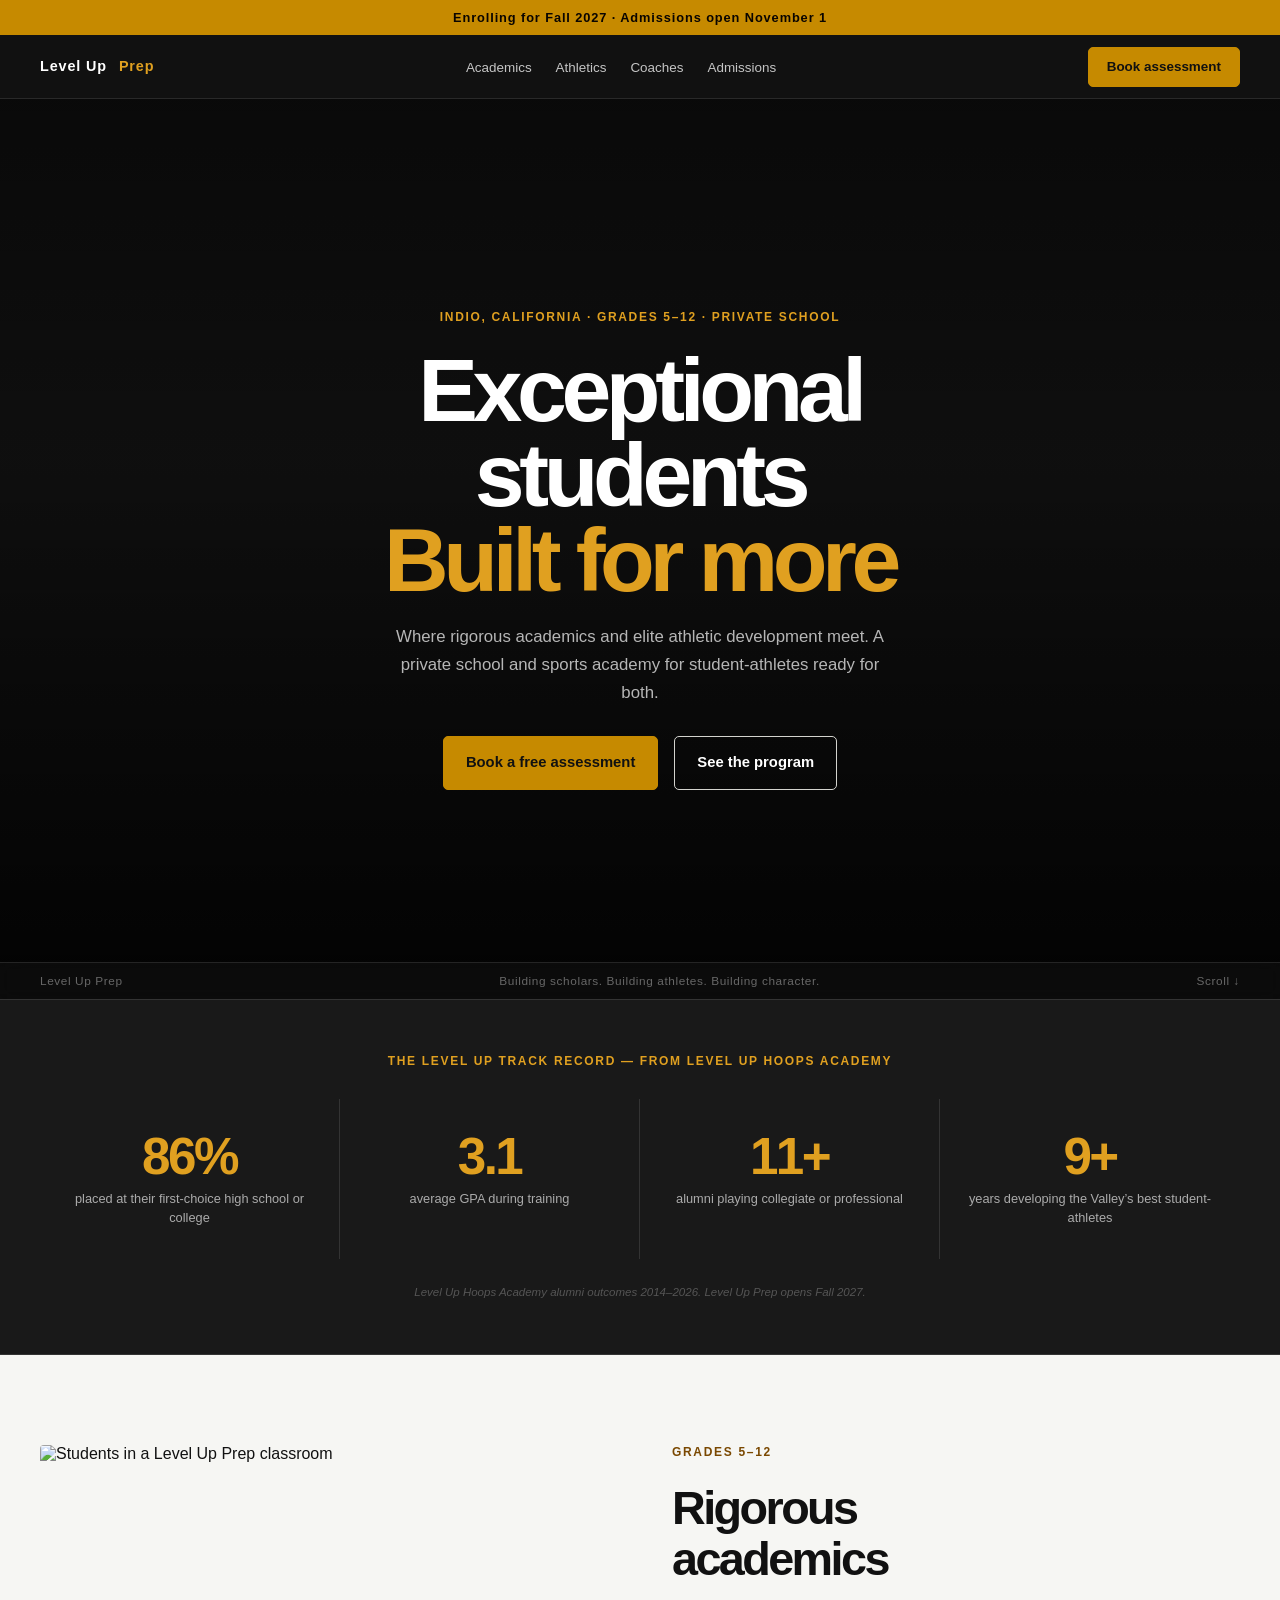
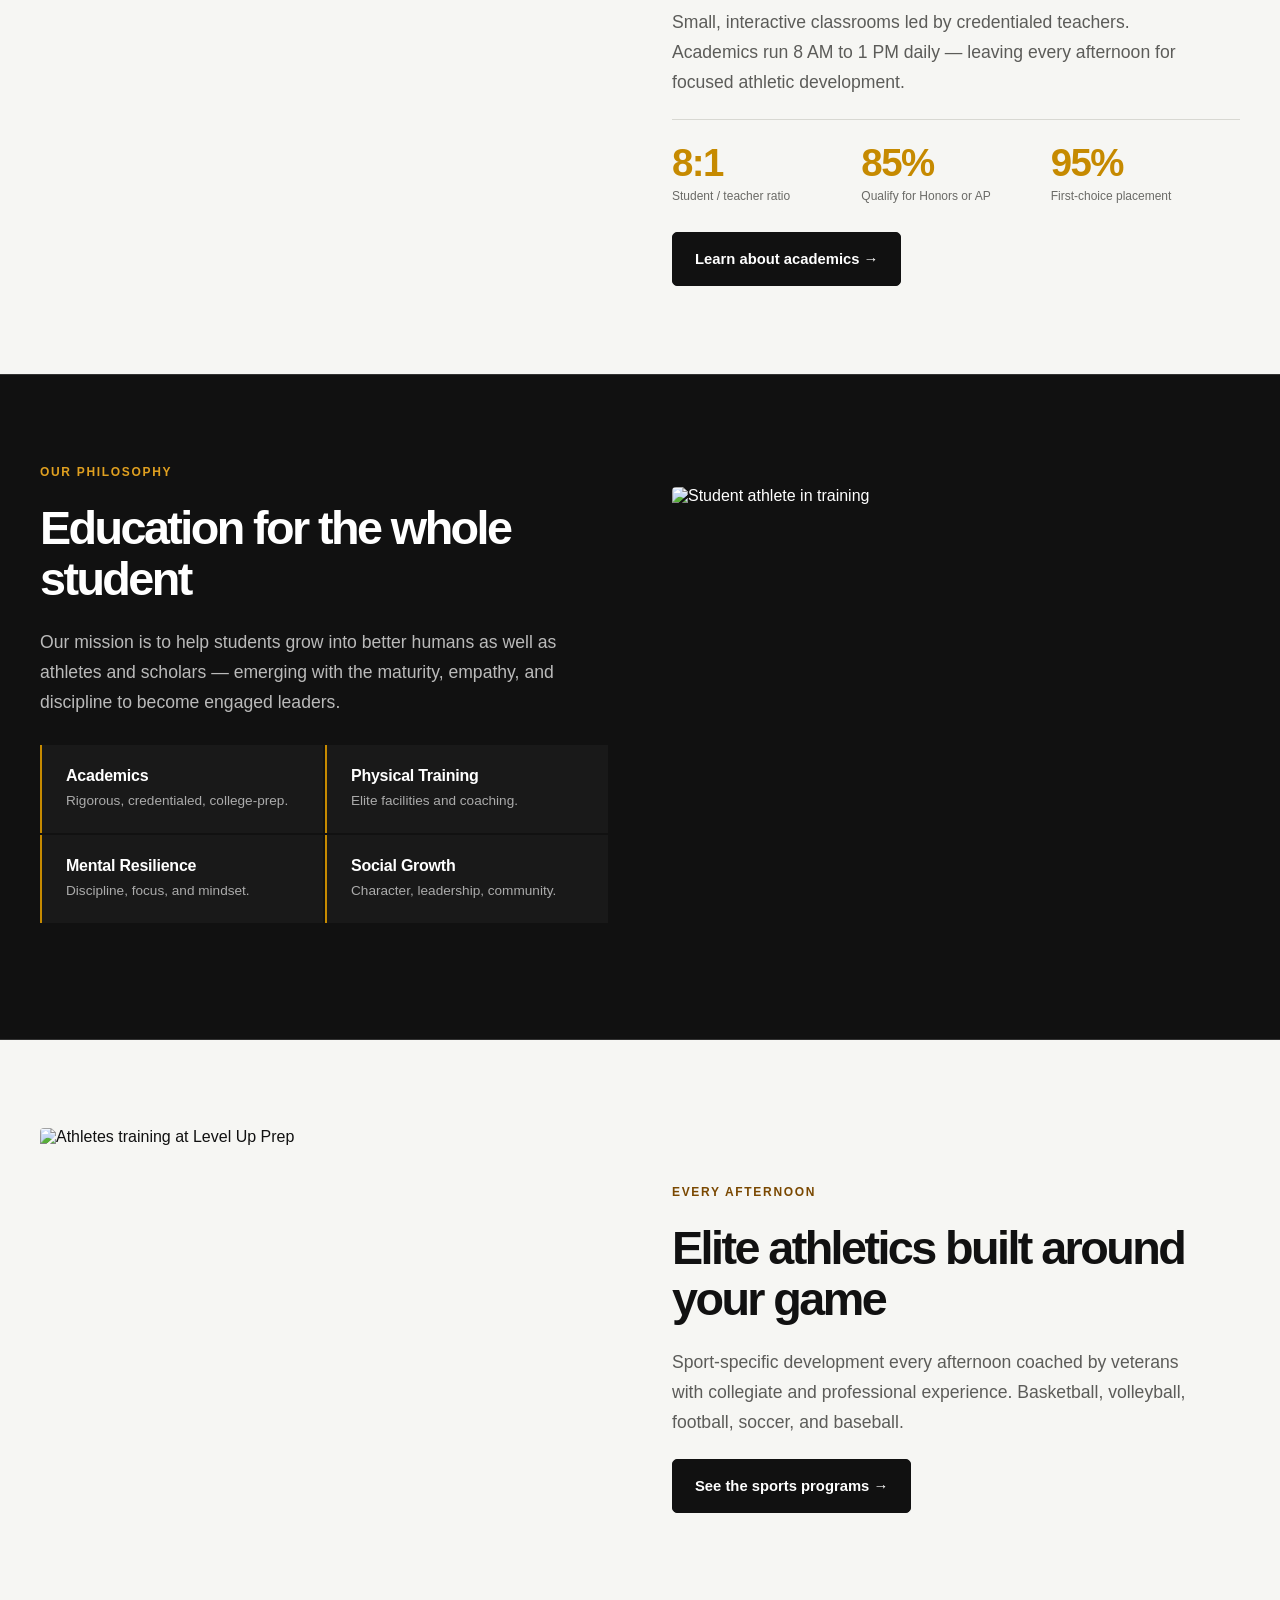
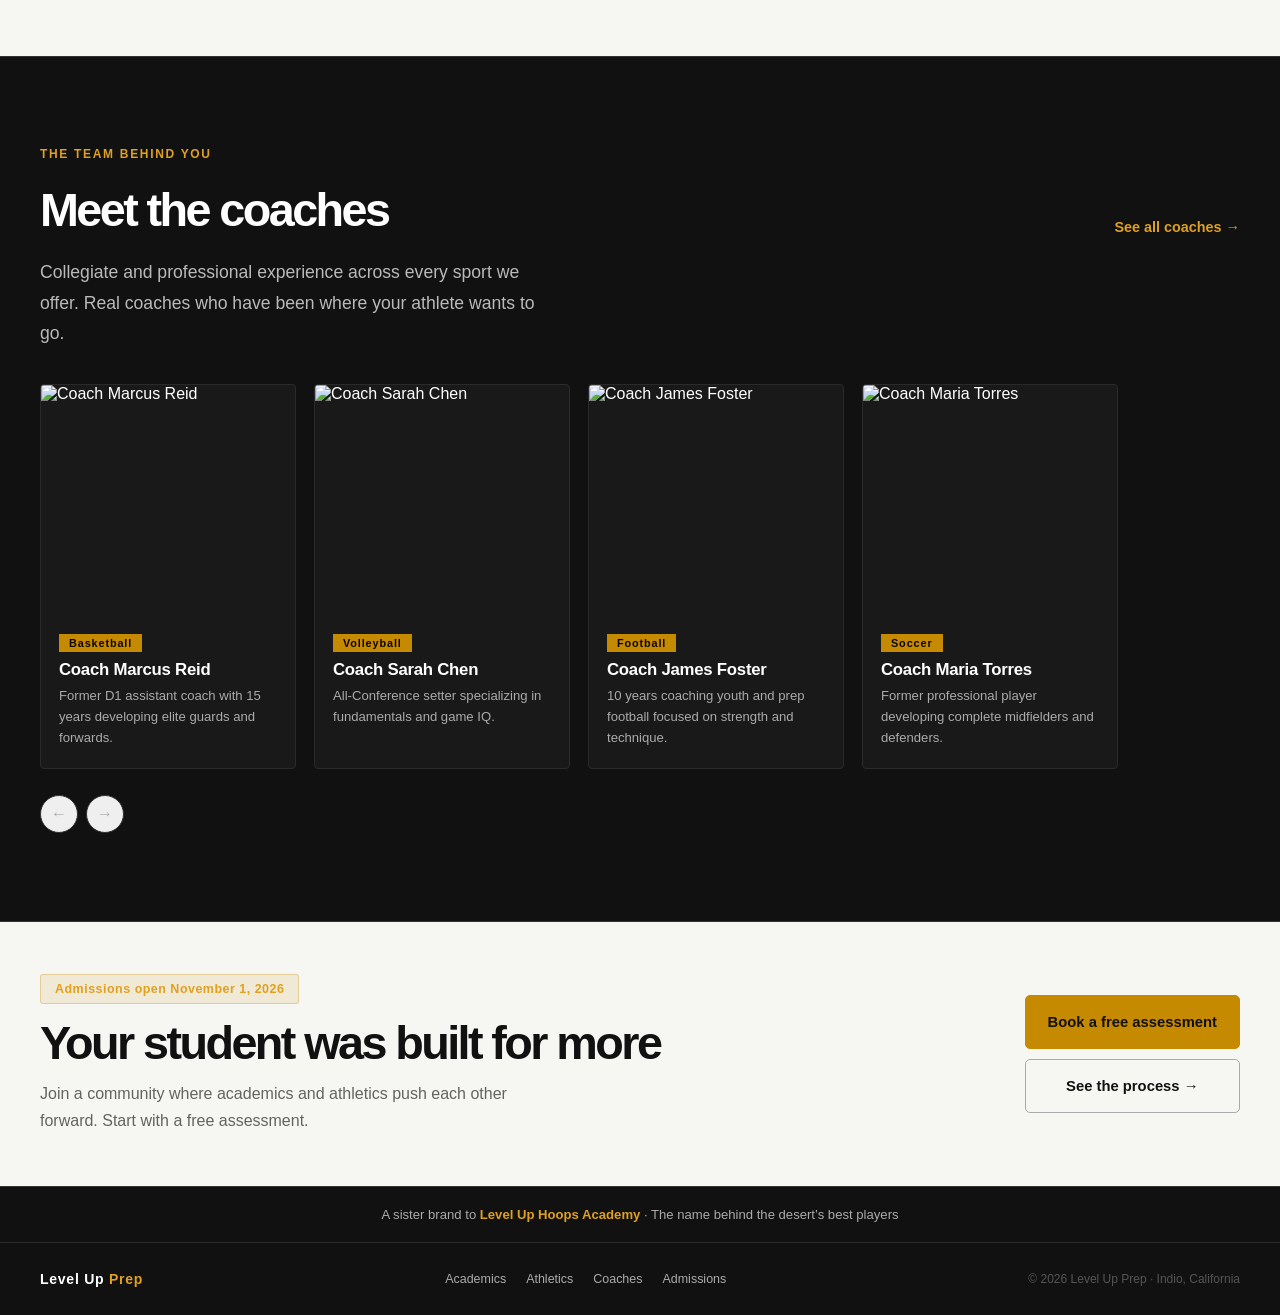
==== index.html @ 90b65e57 "fix: update asset URLs to R2 public bucket" ====
<!DOCTYPE html>
<html lang="en">
<head>
<meta charset="UTF-8">
<meta name="viewport" content="width=device-width,initial-scale=1,viewport-fit=cover">
<title>Level Up Prep | Private School & Sports Academy · Indio, CA</title>
<meta name="description" content="A private school and holistic sports academy for grades 5–12 in Indio, California. Rigorous academics. Elite athletic development. Sister brand to Level Up Hoops Academy.">
<style>
/* ── LEVEL UP PREP — tokens idénticos a Hoops, naranja → dorado ── */
:root {
  --ink:       #111111;
  --ink-soft:  #191919;
  --gold:      #C68A00;
  --gold-lt:   #E0A020;
  --paper:     #f6f6f3;
  --white:     #fff;
  --muted:     #ababab;
  --line:      #333;
  --line-lt:   #e5e5e0;
  --radius:    5px;
  font-family: Arial, Helvetica, sans-serif;
  color: var(--white);
  background: var(--ink);
  font-synthesis: none;
  scroll-behavior: smooth;
  scroll-padding-top: 70px;
}
*, *::before, *::after { box-sizing: border-box; }
body { margin: 0; }
button, input, select, textarea { font: inherit; }
button, a { -webkit-tap-highlight-color: transparent; }
a { color: inherit; text-decoration: none; }
button { cursor: pointer; }
img { display: block; max-width: 100%; object-fit: cover; }
p { line-height: 1.65; margin: 0; }
h1, h2, h3 { margin: 0; font-weight: 600; }
h2 { font-size: clamp(2.1rem, 3.65vw, 3.45rem); letter-spacing: -.055em; line-height: 1.09; }
h3 { font-size: 1.27rem; letter-spacing: -.025em; line-height: 1.3; }

/* LAYOUT */
.wrap { width: min(1200px, calc(100% - 64px)); margin-inline: auto; }
.section-space { padding-block: 88px; }
.section-light { background: var(--paper); color: var(--ink); }
.section-light .eyebrow { color: #7a4800; }
.section-light h2 { color: var(--ink); }
.section-light p { color: #5c5c59; }
.section-surf { background: var(--ink-soft); }

/* EYEBROW */
.eyebrow { font-size: .75rem; letter-spacing: .14em; font-weight: 600; color: var(--gold-lt); line-height: 1.6; margin-bottom: 20px; text-transform: uppercase; display: block; }
.section-intro { font-size: 1.1rem; line-height: 1.72; color: #bababa; margin: 22px 0; max-width: 520px; }

/* BUTTONS — same as Hoops */
.button { display: inline-flex; justify-content: center; align-items: center; gap: 20px; min-height: 54px; padding: 16px 22px; border: 1px solid var(--gold); border-radius: var(--radius); background: var(--gold); color: #111; font-size: .925rem; font-weight: 600; line-height: 1.3; transition: background .18s, border-color .18s, transform .18s; }
.button:hover { background: var(--gold-lt); border-color: var(--gold-lt); transform: translateY(-2px); }
.button-outline { background: transparent; color: var(--white); border-color: #d3d3ce; }
.button-outline:hover { background: #1a1a1a; border-color: #1a1a1a; transform: none; }
.button-dk { background: var(--ink); color: var(--white); border-color: var(--ink); }
.button-dk:hover { background: #222; border-color: #222; }
.text-link { display: inline-flex; align-items: center; gap: 14px; font-size: .9rem; font-weight: 600; }
.text-link:hover { text-decoration: underline; text-underline-offset: 5px; }
.gold { color: var(--gold-lt); }

/* NAV */
nav.site-nav { position: sticky; top: 0; z-index: 90; background: var(--ink); border-bottom: 1px solid #292929; display: flex; align-items: center; justify-content: space-between; gap: 24px; padding: 0 40px; height: 64px; }
.nav-brand { display: flex; align-items: center; gap: 8px; font-size: .9rem; font-weight: 600; letter-spacing: .06em; line-height: 1.35; }
.nav-brand small { display: block; color: #999; font-size: .7rem; letter-spacing: .13em; font-weight: 400; }
.nav-links-list { display: flex; gap: 24px; list-style: none; margin: 0; padding: 0; }
.nav-links-list a { font-size: .84rem; color: #c5c5c5; transition: color .15s; }
.nav-links-list a:hover, .nav-links-list a.active { color: var(--gold-lt); }
@media (max-width: 700px) { .nav-links-list { display: none; } nav.site-nav { padding: 0 20px; } }

/* ANNOUNCEMENT BAR */
.bar { background: var(--gold); color: #0a0500; text-align: center; padding: 10px 20px; font-size: .8rem; font-weight: 600; letter-spacing: .07em; }

/* TWO-COL */
.two-col { display: grid; grid-template-columns: 1fr 1fr; gap: 64px; align-items: center; }
.two-col.rev { direction: rtl; }
.two-col.rev > * { direction: ltr; }
@media (max-width: 860px) { .two-col, .two-col.rev { grid-template-columns: 1fr; direction: ltr; gap: 36px; } }
.col-img { overflow: hidden; border-radius: 4px; }
.col-img img { width: 100%; height: 440px; object-fit: cover; transition: transform .6s ease; }
.col-img:hover img { transform: scale(1.03); }

/* STAT ROW */
.stat-row { display: grid; grid-template-columns: repeat(3, 1fr); border-top: 1px solid var(--line-lt); padding-top: 24px; margin-top: 4px; gap: 0; }
.section-light .stat-row { border-color: #d8d8d2; }
.stat-num { font-size: 2.4rem; font-weight: 600; letter-spacing: -.04em; color: var(--gold); line-height: 1; }
.stat-label { font-size: .75rem; color: #888; margin-top: 5px; line-height: 1.4; }
.section-light .stat-label { color: #6a6a66; }

/* PILLAR GRID */
.pillar-grid { display: grid; grid-template-columns: 1fr 1fr; gap: 2px; margin-top: 28px; }
.pillar { background: #191919; padding: 22px 24px; border-left: 2px solid var(--gold); }
.section-light .pillar { background: #ebebе7; border-left-color: var(--gold); }
.pillar-name { font-size: 1rem; font-weight: 600; letter-spacing: -.015em; margin-bottom: 5px; }
.section-light .pillar-name { color: var(--ink); }
.pillar-desc { font-size: .85rem; color: var(--muted); line-height: 1.55; }
.section-light .pillar-desc { color: #636360; }

/* COACHES SCROLL */
.coaches-scroll { display: flex; gap: 18px; overflow-x: auto; padding-bottom: 10px; scrollbar-width: none; scroll-snap-type: x mandatory; margin-top: 36px; }
.coaches-scroll::-webkit-scrollbar { display: none; }
.coach-card { flex-shrink: 0; width: 256px; background: #191919; border: 1px solid #2a2a2a; border-radius: 4px; overflow: hidden; scroll-snap-align: start; transition: border-color .2s; }
.coach-card:hover { border-color: rgba(192,138,0,.5); }
.coach-img { width: 100%; height: 230px; object-fit: cover; display: block; transition: transform .5s ease; }
.coach-card:hover .coach-img { transform: scale(1.03); }
.coach-body { padding: 18px 18px 20px; }
.coach-sport { display: inline-block; background: var(--gold); color: #0a0500; font-size: .68rem; font-weight: 700; letter-spacing: .08em; padding: 3px 10px; margin-bottom: 8px; }
.coach-name { font-size: 1.05rem; font-weight: 600; letter-spacing: -.015em; margin-bottom: 6px; }
.coach-bio { font-size: .82rem; color: var(--muted); line-height: 1.58; }
.scroll-controls { display: flex; gap: 8px; margin-top: 16px; }
.scroll-btn { width: 38px; height: 38px; border-radius: 50%; border: 1px solid var(--line); color: var(--muted); display: flex; align-items: center; justify-content: center; font-size: 1rem; transition: border-color .15s, color .15s; }
.scroll-btn:hover { border-color: var(--gold); color: var(--gold-lt); }

/* TIMELINE */
.timeline { display: grid; grid-template-columns: repeat(4, 1fr); position: relative; margin-top: 44px; }
.timeline::before { content: ''; position: absolute; top: 19px; left: 12%; right: 12%; height: 1px; background: var(--line); }
.tl-step { padding: 0 12px; text-align: center; position: relative; }
.tl-dot { width: 38px; height: 38px; border-radius: 50%; background: var(--ink); border: 2px solid var(--gold); margin: 0 auto 14px; display: flex; align-items: center; justify-content: center; font-size: .85rem; font-weight: 700; color: var(--gold-lt); position: relative; z-index: 1; }
.section-light .tl-dot { background: var(--paper); }
.tl-when { font-size: .72rem; color: var(--gold-lt); font-weight: 600; letter-spacing: .05em; margin-bottom: 5px; display: block; }
.section-light .tl-when { color: #7a4800; }
.tl-what { font-size: .88rem; font-weight: 600; letter-spacing: -.01em; margin-bottom: 5px; }
.section-light .tl-what { color: var(--ink); }
.tl-desc { font-size: .78rem; color: var(--muted); line-height: 1.5; }
.section-light .tl-desc { color: #636360; }
@media (max-width: 700px) { .timeline { grid-template-columns: 1fr 1fr; gap: 28px; } .timeline::before { display: none; } }

/* FORM */
.form-card { background: #191919; border: 1px solid #2a2a2a; padding: 36px 32px; }
.form-row { display: grid; grid-template-columns: 1fr 1fr; gap: 14px; margin-bottom: 14px; }
.field { margin-bottom: 14px; }
label { display: block; font-size: .75rem; font-weight: 600; color: #888; letter-spacing: .06em; text-transform: uppercase; margin-bottom: 7px; }
input, select, textarea { width: 100%; background: var(--ink); border: 1px solid var(--line); color: var(--white); padding: 11px 13px; font-size: .9rem; outline: none; transition: border-color .15s; border-radius: 3px; }
input:focus, select:focus, textarea:focus { border-color: var(--gold); }
select option { background: var(--ink); }
textarea { resize: vertical; }
@media (max-width: 600px) { .form-row { grid-template-columns: 1fr; } }

/* IMPACT BAND */
.impact-band { display: grid; grid-template-columns: repeat(4, 1fr); }
.impact-cell { padding: 32px 20px; border-right: 1px solid var(--line); text-align: center; }
.impact-cell:last-child { border-right: none; }
.impact-num { font-size: clamp(2.8rem, 4.5vw, 4.2rem); font-weight: 600; letter-spacing: -.05em; color: var(--gold-lt); line-height: 1; display: block; }
.impact-desc { font-size: .8rem; color: var(--muted); margin-top: 8px; line-height: 1.45; }
@media (max-width: 700px) { .impact-band { grid-template-columns: 1fr 1fr; } .impact-cell { border-right: none; border-bottom: 1px solid var(--line); } .impact-cell:last-child, .impact-cell:nth-last-child(2):nth-child(odd) { border-bottom: none; } }

/* SPORTS GRID */
.sports-grid { display: grid; grid-template-columns: repeat(3, 1fr); gap: 16px; margin-top: 36px; }
.sport-card { background: #191919; border: 1px solid #2a2a2a; padding: 26px 22px; border-top: 2px solid transparent; transition: border-top-color .2s; }
.sport-card:hover { border-top-color: var(--gold); }
.sport-icon { font-size: 1.6rem; margin-bottom: 12px; }
.sport-name { font-size: 1.05rem; font-weight: 600; letter-spacing: -.015em; margin-bottom: 7px; }
.sport-desc { font-size: .82rem; color: var(--muted); line-height: 1.6; }
@media (max-width: 700px) { .sports-grid { grid-template-columns: 1fr 1fr; } }

/* PAGE HERO (inner pages) */
.page-hero { padding: 64px 0 56px; border-bottom: 1px solid var(--line); }
.page-hero h1 { font-size: clamp(2.8rem, 6vw, 5rem); font-weight: 600; letter-spacing: -.055em; line-height: .98; margin-top: 6px; }

/* SISTER + FOOTER */
.sister-strip { background: var(--ink); border-top: 1px solid var(--line); padding: 20px 24px; text-align: center; font-size: .82rem; color: var(--muted); }
.sister-strip a { color: var(--gold-lt); font-weight: 600; }
.site-footer { background: var(--ink); border-top: 1px solid #292929; padding: 28px 40px; display: flex; align-items: center; justify-content: space-between; flex-wrap: wrap; gap: 14px; }
.footer-brand { font-size: .88rem; font-weight: 600; letter-spacing: .05em; }
.footer-links { display: flex; gap: 20px; }
.footer-links a { font-size: .78rem; color: var(--muted); transition: color .15s; }
.footer-links a:hover { color: var(--white); }
.footer-copy { font-size: .75rem; color: #555; }

/* REVEAL */
.reveal { opacity: 0; transform: translateY(14px); transition: opacity .5s ease, transform .5s ease; }
.reveal.visible { opacity: 1; transform: none; }

/* PREVIEW CARDS (home) */
.preview-grid { display: grid; grid-template-columns: repeat(3, 1fr); gap: 16px; margin-top: 44px; }
.preview-card { position: relative; overflow: hidden; border-radius: 4px; aspect-ratio: 3/4; display: block; }
.preview-card img { width: 100%; height: 100%; object-fit: cover; transition: transform .55s ease; }
.preview-card:hover img { transform: scale(1.04); }
.preview-ov { position: absolute; inset: 0; background: linear-gradient(to top, rgba(0,0,0,.88) 0%, rgba(0,0,0,.1) 55%, transparent 100%); }
.preview-txt { position: absolute; bottom: 0; left: 0; right: 0; padding: 22px 18px; }
.preview-lbl { font-size: .68rem; font-weight: 700; color: var(--gold-lt); letter-spacing: .1em; text-transform: uppercase; display: block; margin-bottom: 6px; }
.preview-title { font-size: 1.3rem; font-weight: 600; letter-spacing: -.025em; line-height: 1.15; color: var(--white); margin-bottom: 8px; }
.preview-link { font-size: .78rem; color: rgba(255,255,255,.55); transition: color .15s; }
.preview-card:hover .preview-link { color: var(--gold-lt); }
@media (max-width: 700px) { .preview-grid { grid-template-columns: 1fr; } .preview-card { aspect-ratio: 16/9; } }

/* CTA STRIP */
.cta-strip { display: grid; grid-template-columns: 1fr auto; gap: 40px; align-items: center; padding: 52px 0; }
@media (max-width: 700px) { .cta-strip { grid-template-columns: 1fr; gap: 22px; } }
.cta-strip h2 { color: var(--white); }
.cta-strip p { color: var(--muted); margin-top: 12px; max-width: 460px; }
.cta-btns { display: flex; flex-direction: column; gap: 10px; flex-shrink: 0; }

/* REVEAL SCRIPT (inline) */


.hero{position:relative;height:100svh;min-height:580px;overflow:hidden;display:flex;align-items:center;justify-content:center;text-align:center;}
.hero video{position:absolute;inset:0;width:100%;height:100%;object-fit:cover;}
.hero-ov{position:absolute;inset:0;background:linear-gradient(to bottom,rgba(0,0,0,.45) 0%,rgba(0,0,0,.15) 40%,rgba(0,0,0,.85) 100%);}
.hero-content{position:relative;z-index:10;max-width:740px;padding:0 24px;}
.hero h1{font-size:clamp(3.2rem,7vw,6rem);font-weight:600;letter-spacing:-.06em;line-height:.95;margin-bottom:20px;}
.hero h1 em{color:var(--gold-lt);font-style:normal;display:block;}
.hero-sub{font-size:1.05rem;color:rgba(255,255,255,.7);max-width:500px;margin:0 auto 28px;line-height:1.68;}
.hero-actions{display:flex;gap:16px;justify-content:center;flex-wrap:wrap;}
.hero-foot{position:absolute;bottom:0;left:0;right:0;z-index:10;border-top:1px solid rgba(255,255,255,.1);background:rgba(17,17,17,.6);backdrop-filter:blur(8px);-webkit-backdrop-filter:blur(8px);padding:11px 40px;}
.hero-foot-inner{max-width:1200px;margin:0 auto;display:flex;justify-content:space-between;font-size:.74rem;color:rgba(255,255,255,.38);letter-spacing:.05em;}
.counter{font-size:clamp(2.6rem,4vw,4rem);font-weight:600;letter-spacing:-.05em;color:var(--gold-lt);line-height:1;display:block;}

</style>
</head>
<body>
<div class="bar">Enrolling for Fall 2027 · Admissions open November 1</div>
<nav class="site-nav">
  <a href="/" class="nav-brand">Level Up <span style="color:var(--gold-lt);margin-left:4px;">Prep</span></a>
  <ul class="nav-links-list">
    <li><a href="/academics/">Academics</a></li>
    <li><a href="/athletics/">Athletics</a></li>
    <li><a href="/coaches/">Coaches</a></li>
    <li><a href="/admissions/">Admissions</a></li>
  </ul>
  <a href="/admissions/" class="button" style="min-height:40px;padding:10px 18px;font-size:.84rem;">Book assessment</a>
</nav>

<section class="hero">
  <video autoplay muted playsinline loop aria-label="Students learning in a classroom">
    <source src="https://pub-7a8b35f6b2cf4f16beaa74158248922e.r2.dev/prep/classroom-hero.mp4" type="video/mp4">
  </video>
  <div class="hero-ov"></div>
  <div class="hero-content">
    <span class="eyebrow">Indio, California &middot; Grades 5&ndash;12 &middot; Private school</span>
    <h1>Exceptional students<em>Built for more</em></h1>
    <p class="hero-sub">Where rigorous academics and elite athletic development meet. A private school and sports academy for student-athletes ready for both.</p>
    <div class="hero-actions">
      <a href="/admissions/" class="button">Book a free assessment</a>
      <a href="/academics/" class="button button-outline">See the program</a>
    </div>
  </div>
  <div class="hero-foot">
    <div class="hero-foot-inner">
      <span>Level Up Prep</span>
      <span>Building scholars. Building athletes. Building character.</span>
      <span>Scroll &#x2193;</span>
    </div>
  </div>
</section>

<!-- IMPACT BAND -->
<div class="section-surf" style="border-top:1px solid var(--line);border-bottom:1px solid var(--line);">
  <div class="wrap" style="padding-block:52px;">
    <p class="eyebrow" style="text-align:center;margin-bottom:28px;">The Level Up track record &mdash; from Level Up Hoops Academy</p>
    <div class="impact-band">
      <div class="impact-cell reveal" data-target="94" data-suffix="%">
        <span class="counter impact-num">0</span>
        <p class="impact-desc">placed at their first-choice high school or college</p>
      </div>
      <div class="impact-cell reveal" data-target="3.4" data-decimal="1">
        <span class="counter impact-num">0</span>
        <p class="impact-desc">average GPA during training</p>
      </div>
      <div class="impact-cell reveal" data-target="12" data-suffix="+">
        <span class="counter impact-num">0</span>
        <p class="impact-desc">alumni playing collegiate or professional</p>
      </div>
      <div class="impact-cell reveal" data-target="10" data-suffix="+">
        <span class="counter impact-num">0</span>
        <p class="impact-desc">years developing the Valley&rsquo;s best student-athletes</p>
      </div>
    </div>
    <p style="text-align:center;font-size:.72rem;color:#555;margin-top:24px;font-style:italic;">Level Up Hoops Academy alumni outcomes 2014&ndash;2026. Level Up Prep opens Fall 2027.</p>
  </div>
</div>

<!-- ACADEMICS PREVIEW -->
<section class="section-light section-space">
  <div class="wrap">
    <div class="two-col">
      <div class="col-img reveal">
        <img src="https://pub-7a8b35f6b2cf4f16beaa74158248922e.r2.dev/prep/academics.jpg" alt="Students in a Level Up Prep classroom" loading="lazy">
      </div>
      <div class="reveal">
        <span class="eyebrow">Grades 5&ndash;12</span>
        <h2>Rigorous<br>academics</h2>
        <p class="section-intro">Small, interactive classrooms led by credentialed teachers. Academics run 8&nbsp;AM to 1&nbsp;PM daily &mdash; leaving every afternoon for focused athletic development.</p>
        <div class="stat-row" style="margin-bottom:28px;">
          <div><div class="stat-num">8:1</div><div class="stat-label">Student / teacher ratio</div></div>
          <div><div class="stat-num">85%</div><div class="stat-label">Qualify for Honors or AP</div></div>
          <div><div class="stat-num">95%</div><div class="stat-label">First-choice placement</div></div>
        </div>
        <a href="/academics/" class="button button-dk">Learn about academics &#x2192;</a>
      </div>
    </div>
  </div>
</section>

<!-- PHILOSOPHY PREVIEW -->
<section class="section-space" style="border-top:1px solid var(--line);border-bottom:1px solid var(--line);">
  <div class="wrap">
    <div class="two-col rev">
      <div class="col-img reveal">
        <img src="https://pub-7a8b35f6b2cf4f16beaa74158248922e.r2.dev/prep/coach-torres.jpg" alt="Student athlete in training" loading="lazy">
      </div>
      <div class="reveal">
        <span class="eyebrow">Our philosophy</span>
        <h2>Education for the whole student</h2>
        <p class="section-intro">Our mission is to help students grow into better humans as well as athletes and scholars &mdash; emerging with the maturity, empathy, and discipline to become engaged leaders.</p>
        <div class="pillar-grid" style="margin-bottom:28px;">
          <div class="pillar"><div class="pillar-name">Academics</div><div class="pillar-desc">Rigorous, credentialed, college-prep.</div></div>
          <div class="pillar"><div class="pillar-name">Physical Training</div><div class="pillar-desc">Elite facilities and coaching.</div></div>
          <div class="pillar"><div class="pillar-name">Mental Resilience</div><div class="pillar-desc">Discipline, focus, and mindset.</div></div>
          <div class="pillar"><div class="pillar-name">Social Growth</div><div class="pillar-desc">Character, leadership, community.</div></div>
        </div>
      </div>
    </div>
  </div>
</section>

<!-- ATHLETICS PREVIEW -->
<section class="section-light section-space">
  <div class="wrap">
    <div class="two-col">
      <div class="col-img reveal">
        <img src="https://pub-7a8b35f6b2cf4f16beaa74158248922e.r2.dev/prep/coach-foster.jpg" alt="Athletes training at Level Up Prep" loading="lazy">
      </div>
      <div class="reveal">
        <span class="eyebrow">Every afternoon</span>
        <h2>Elite athletics built around your game</h2>
        <p class="section-intro">Sport-specific development every afternoon coached by veterans with collegiate and professional experience. Basketball, volleyball, football, soccer, and baseball.</p>
        <a href="/athletics/" class="button button-dk">See the sports programs &#x2192;</a>
      </div>
    </div>
  </div>
</section>

<!-- COACHES PREVIEW -->
<section class="section-space" style="border-top:1px solid var(--line);border-bottom:1px solid var(--line);">
  <div class="wrap">
    <div class="reveal" style="display:flex;justify-content:space-between;align-items:flex-end;margin-bottom:8px;flex-wrap:wrap;gap:16px;">
      <div>
        <span class="eyebrow">The team behind you</span>
        <h2>Meet the coaches</h2>
      </div>
      <a href="/coaches/" class="text-link gold">See all coaches &#x2192;</a>
    </div>
    <p class="section-intro reveal">Collegiate and professional experience across every sport we offer. Real coaches who have been where your athlete wants to go.</p>
    <div class="coaches-scroll reveal">
      <div class="coach-card">
        <img class="coach-img" src="https://pub-7a8b35f6b2cf4f16beaa74158248922e.r2.dev/prep/coach-reid.jpg" alt="Coach Marcus Reid" loading="lazy">
        <div class="coach-body"><span class="coach-sport">Basketball</span><div class="coach-name">Coach Marcus Reid</div><p class="coach-bio">Former D1 assistant coach with 15 years developing elite guards and forwards.</p></div>
      </div>
      <div class="coach-card">
        <img class="coach-img" src="https://pub-7a8b35f6b2cf4f16beaa74158248922e.r2.dev/prep/coach-chen.jpg" alt="Coach Sarah Chen" loading="lazy">
        <div class="coach-body"><span class="coach-sport">Volleyball</span><div class="coach-name">Coach Sarah Chen</div><p class="coach-bio">All-Conference setter specializing in fundamentals and game IQ.</p></div>
      </div>
      <div class="coach-card">
        <img class="coach-img" src="https://pub-7a8b35f6b2cf4f16beaa74158248922e.r2.dev/prep/coach-foster.jpg" alt="Coach James Foster" loading="lazy">
        <div class="coach-body"><span class="coach-sport">Football</span><div class="coach-name">Coach James Foster</div><p class="coach-bio">10 years coaching youth and prep football focused on strength and technique.</p></div>
      </div>
      <div class="coach-card">
        <img class="coach-img" src="https://pub-7a8b35f6b2cf4f16beaa74158248922e.r2.dev/prep/coach-torres.jpg" alt="Coach Maria Torres" loading="lazy">
        <div class="coach-body"><span class="coach-sport">Soccer</span><div class="coach-name">Coach Maria Torres</div><p class="coach-bio">Former professional player developing complete midfielders and defenders.</p></div>
      </div>
    </div>
    <div class="scroll-controls reveal">
      <button class="scroll-btn" onclick="document.querySelector('.coaches-scroll').scrollBy({left:-280,behavior:'smooth'})">&#8592;</button>
      <button class="scroll-btn" onclick="document.querySelector('.coaches-scroll').scrollBy({left:280,behavior:'smooth'})">&#8594;</button>
    </div>
  </div>
</section>

<!-- ADMISSIONS CTA -->
<section class="section-light">
  <div class="wrap">
    <div class="cta-strip reveal">
      <div>
        <div style="display:inline-flex;align-items:center;gap:10px;background:rgba(198,138,0,.12);border:1px solid rgba(198,138,0,.3);padding:7px 14px;border-radius:3px;font-size:.78rem;color:var(--gold-lt);font-weight:600;letter-spacing:.04em;margin-bottom:14px;">Admissions open November 1, 2026</div>
        <h2 style="color:var(--ink);">Your student was built for more</h2>
        <p style="color:#636360;margin-top:12px;max-width:480px;">Join a community where academics and athletics push each other forward. Start with a free assessment.</p>
      </div>
      <div class="cta-btns">
        <a href="/admissions/" class="button">Book a free assessment</a>
        <a href="/admissions/" class="button button-outline" style="color:var(--ink);border-color:#aaa;">See the process &#x2192;</a>
      </div>
    </div>
  </div>
</section>

<script>
// Counter animation
function animateCounter(el){
  const target=parseFloat(el.dataset.target);
  const isDecimal=el.dataset.decimal==='1';
  const suffix=el.dataset.suffix||'';
  const dur=1600;const start=performance.now();
  const tick=now=>{
    const p=Math.min((now-start)/dur,1);
    const ease=1-Math.pow(1-p,3);
    const val=target*ease;
    el.querySelector('.counter').textContent=(isDecimal?val.toFixed(1):Math.floor(val))+suffix;
    if(p<1)requestAnimationFrame(tick);
    else el.querySelector('.counter').textContent=(isDecimal?target.toFixed(1):target)+suffix;
  };
  requestAnimationFrame(tick);
}
const cObs=new IntersectionObserver(es=>es.forEach(e=>{if(e.isIntersecting){animateCounter(e.target);cObs.unobserve(e.target);}}),{threshold:0.3});
document.querySelectorAll('.impact-cell[data-target]').forEach(el=>cObs.observe(el));
</script>
<div class="sister-strip">A sister brand to <a href="https://leveluphoopsacademy.com" target="_blank" rel="noopener">Level Up Hoops Academy</a> &middot; The name behind the desert&rsquo;s best players</div>
<footer class="site-footer">
  <div class="footer-brand">Level Up <span style="color:var(--gold-lt);">Prep</span></div>
  <nav class="footer-links">
    <a href="/academics/">Academics</a>
    <a href="/athletics/">Athletics</a>
    <a href="/coaches/">Coaches</a>
    <a href="/admissions/">Admissions</a>
  </nav>
  <div class="footer-copy">&copy; 2026 Level Up Prep &middot; Indio, California</div>
</footer>
<script>
document.addEventListener("DOMContentLoaded",()=>{
  const obs=new IntersectionObserver(es=>es.forEach(e=>{if(e.isIntersecting){e.target.classList.add("visible");obs.unobserve(e.target);}}),{threshold:0.1});
  document.querySelectorAll(".reveal").forEach(el=>obs.observe(el));
});
</script>
</body>
</html>
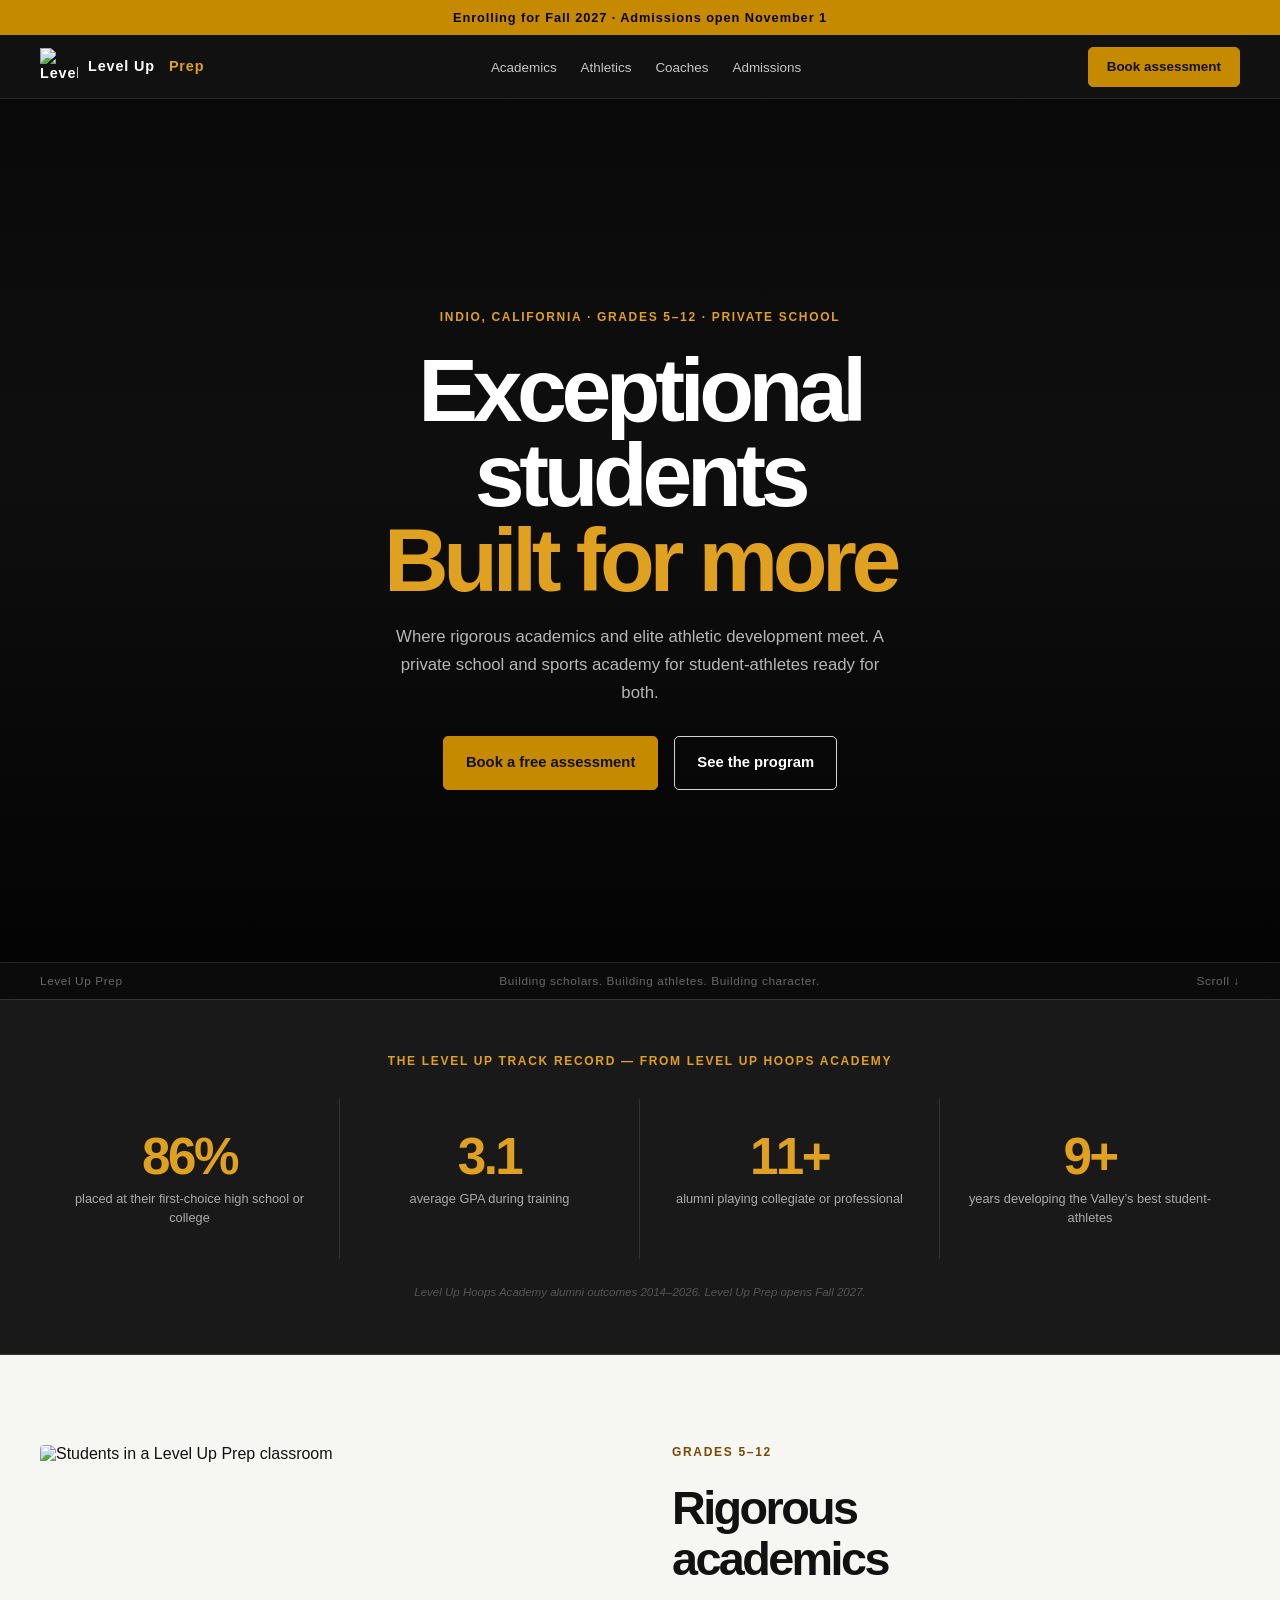
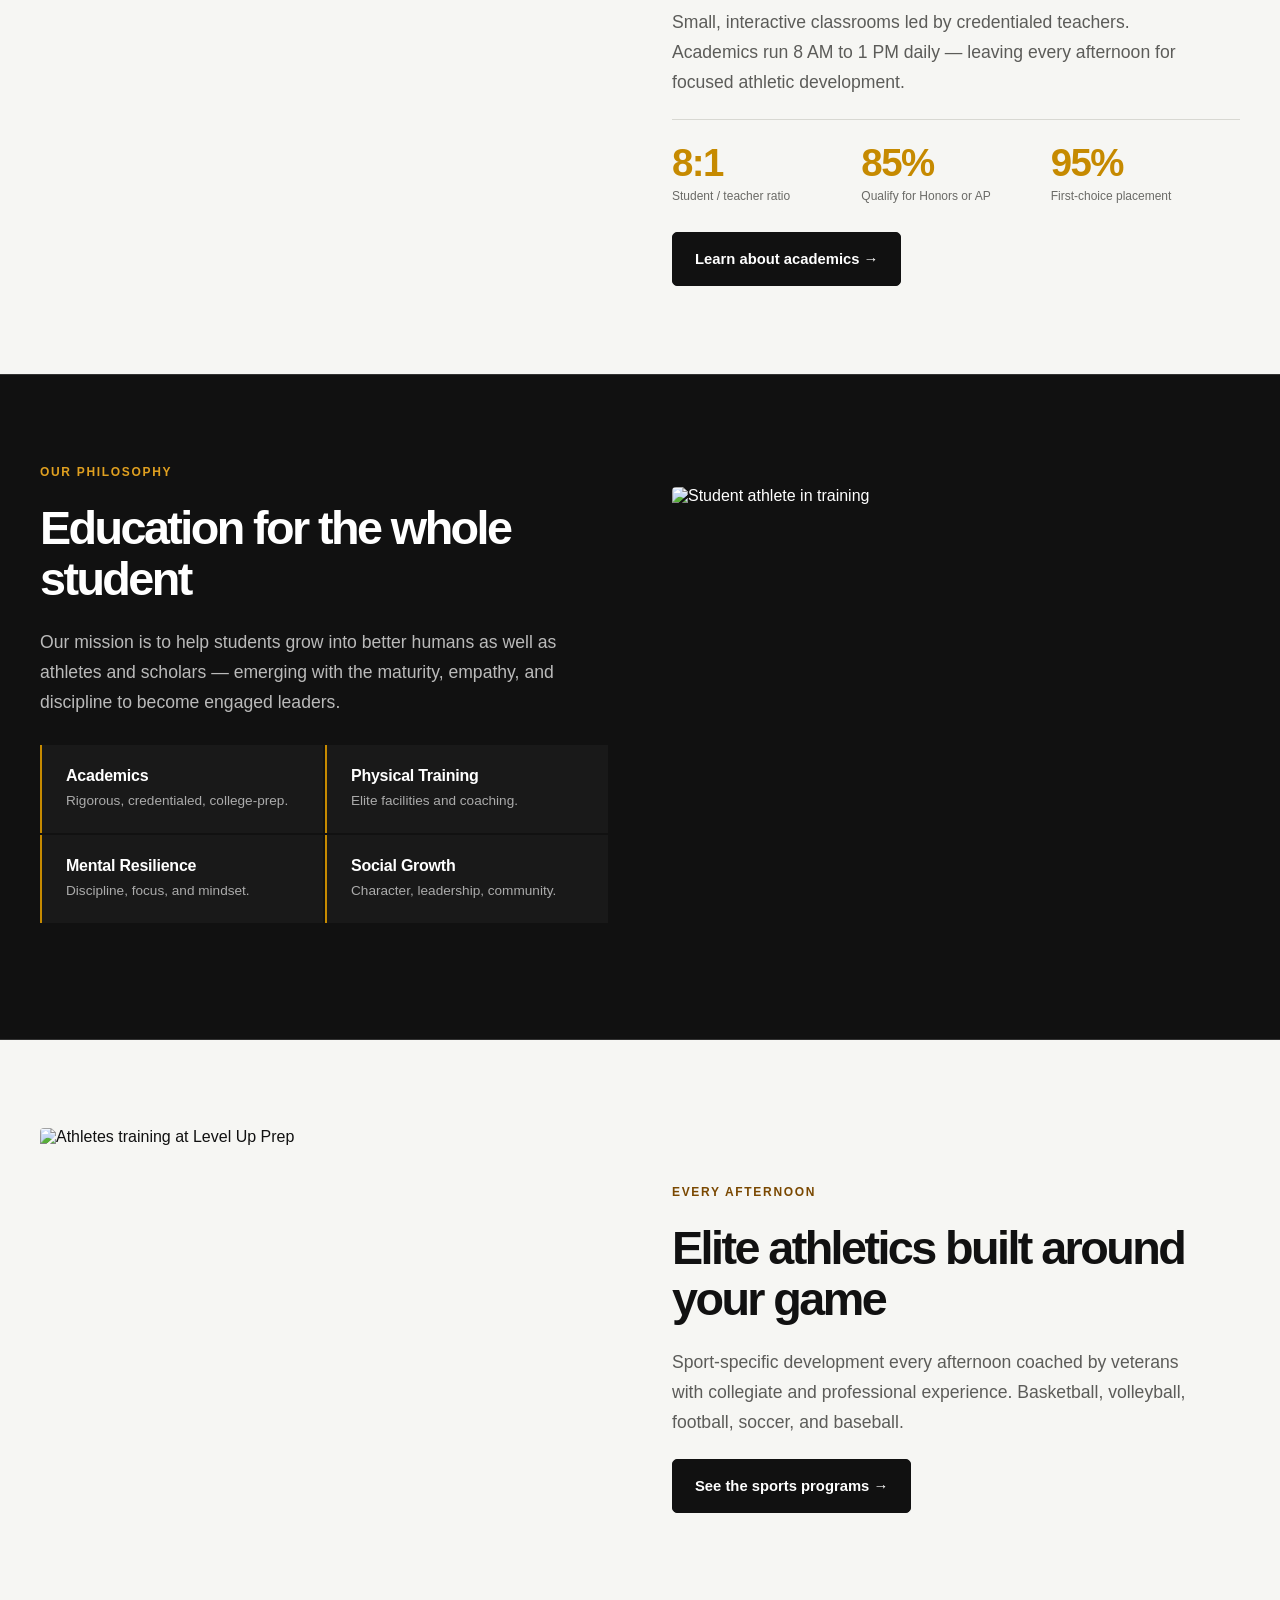
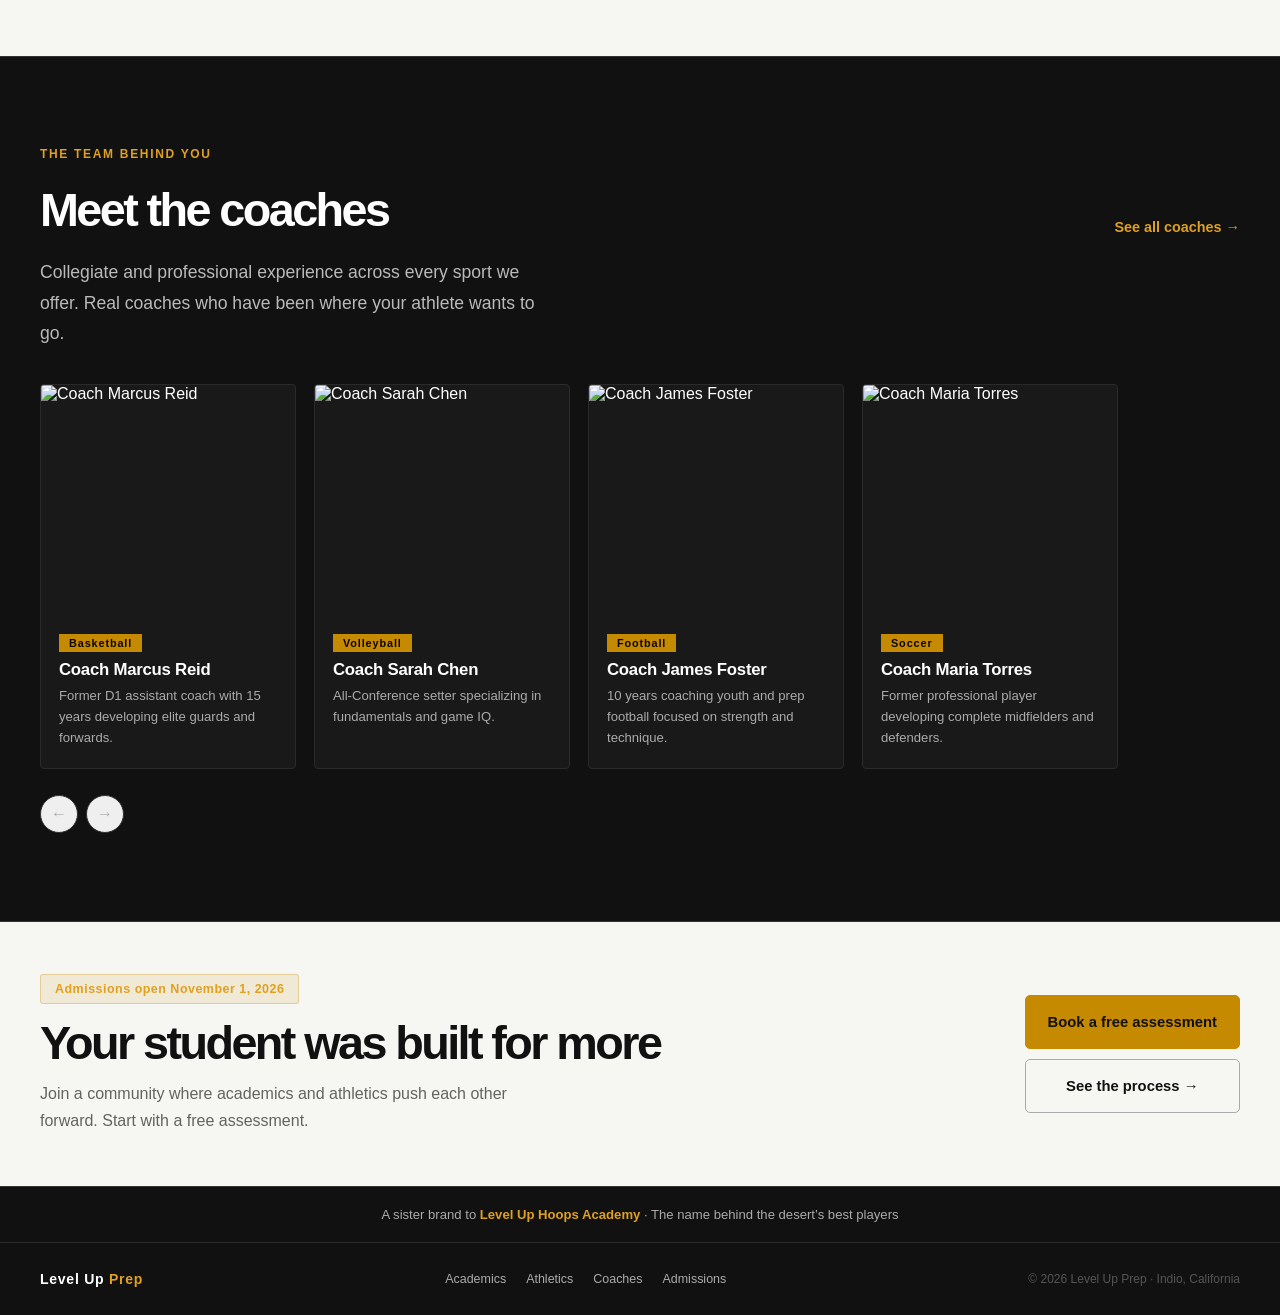
==== commit 5cce4427: "feat: add Level Up Prep logo to navbar and favicon" ====
--- a/index.html
+++ b/index.html
@@ -4,6 +4,7 @@
 <meta charset="UTF-8">
 <meta name="viewport" content="width=device-width,initial-scale=1,viewport-fit=cover">
 <title>Level Up Prep | Private School & Sports Academy · Indio, CA</title>
+<link rel="icon" type="image/png" href="https://pub-7a8b35f6b2cf4f16beaa74158248922e.r2.dev/prep/logo.png">
 <meta name="description" content="A private school and holistic sports academy for grades 5–12 in Indio, California. Rigorous academics. Elite athletic development. Sister brand to Level Up Hoops Academy.">
 <style>
 /* ── LEVEL UP PREP — tokens idénticos a Hoops, naranja → dorado ── */
@@ -213,7 +214,7 @@
 <body>
 <div class="bar">Enrolling for Fall 2027 · Admissions open November 1</div>
 <nav class="site-nav">
-  <a href="/" class="nav-brand">Level Up <span style="color:var(--gold-lt);margin-left:4px;">Prep</span></a>
+  <a href="/" class="nav-brand" style="display:flex;align-items:center;gap:10px;"><img src="https://pub-7a8b35f6b2cf4f16beaa74158248922e.r2.dev/prep/logo.png" alt="Level Up Prep" style="width:38px;height:38px;object-fit:contain;">Level Up <span style="color:var(--gold-lt);margin-left:4px;">Prep</span></a>
   <ul class="nav-links-list">
     <li><a href="/academics/">Academics</a></li>
     <li><a href="/athletics/">Athletics</a></li>
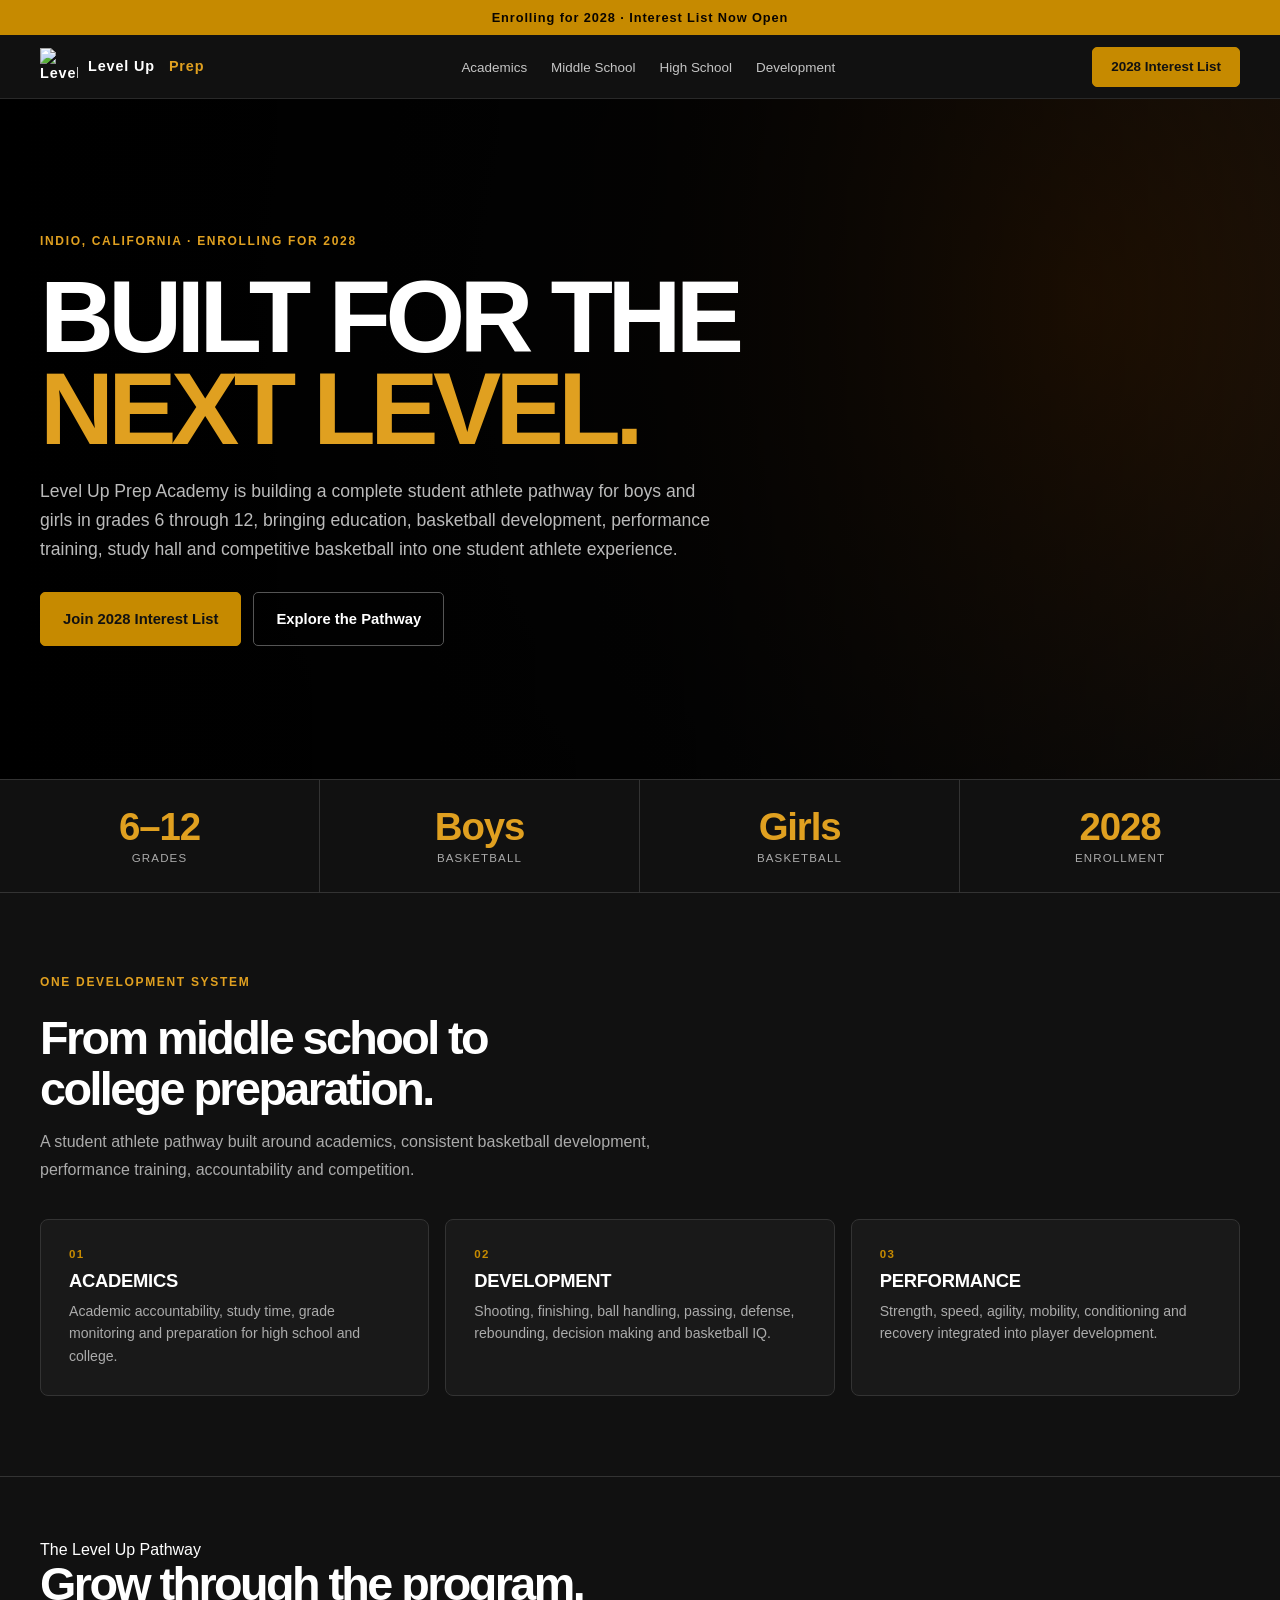
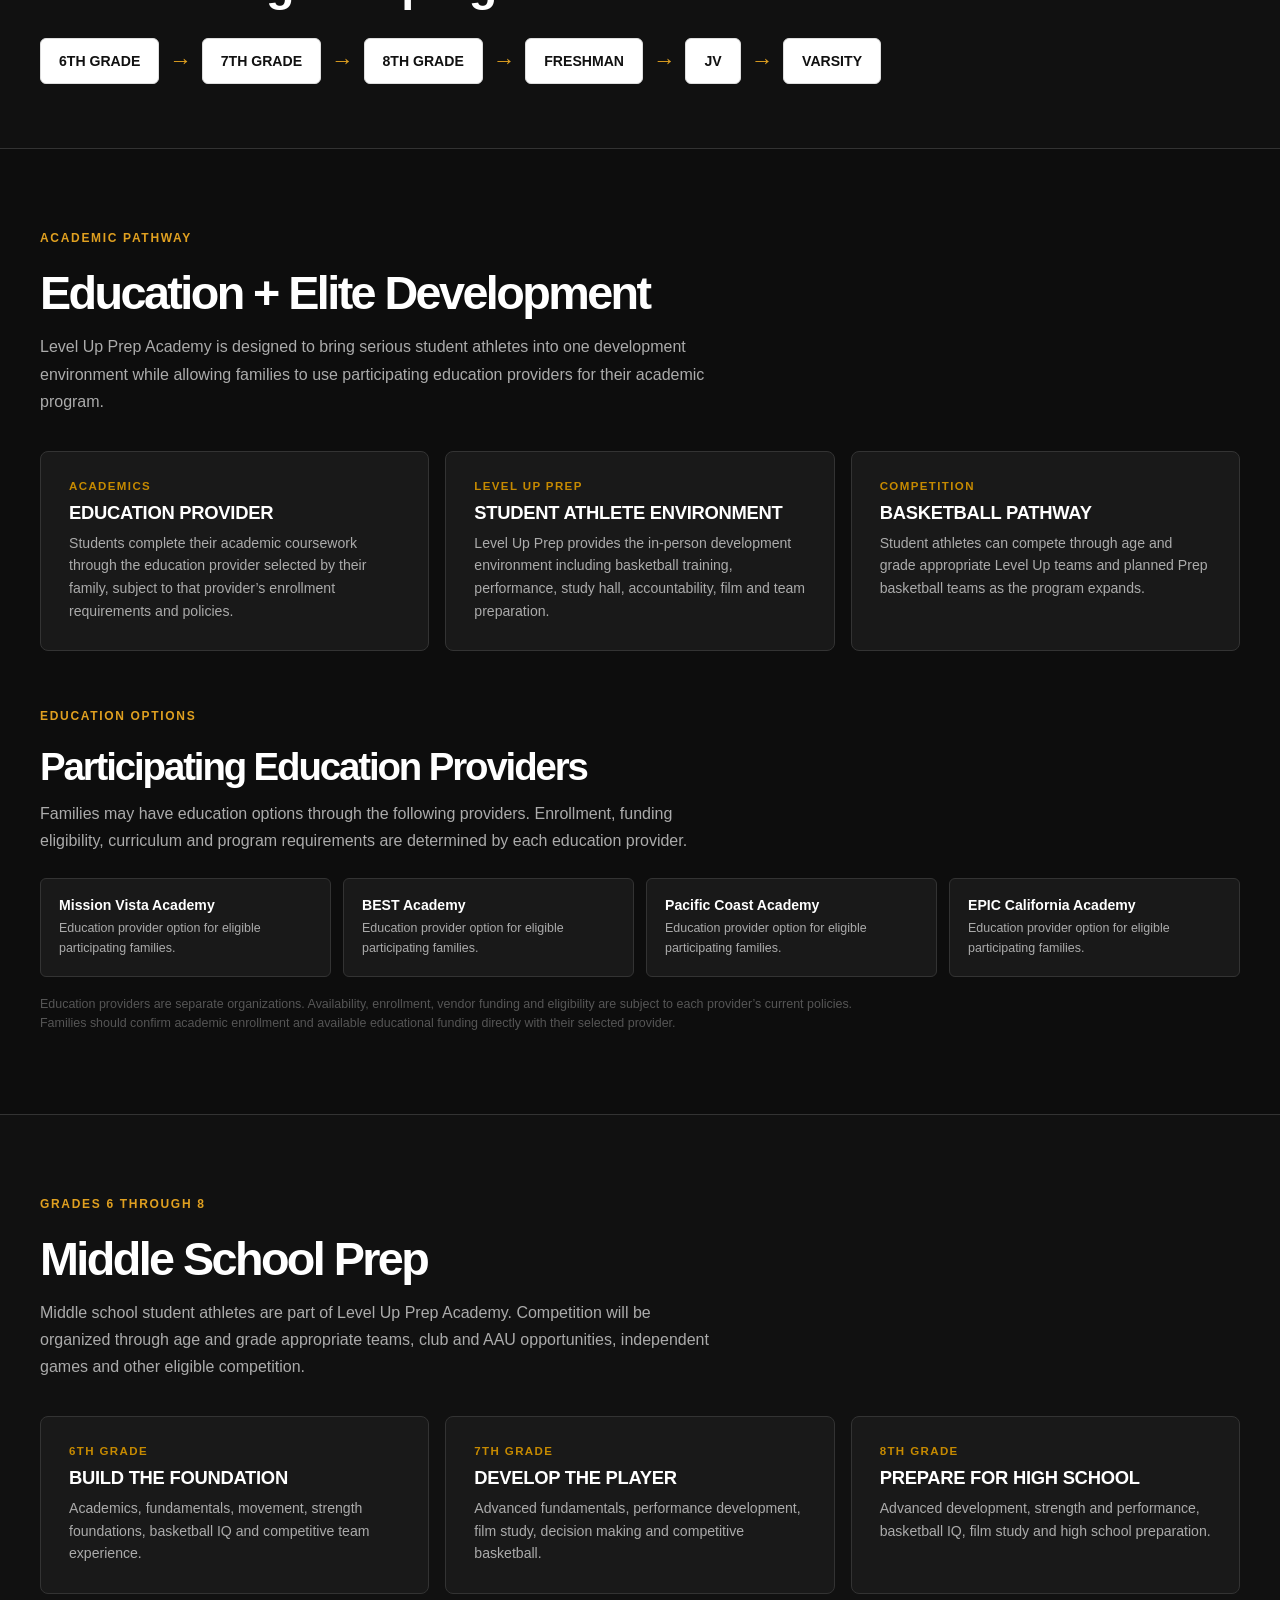
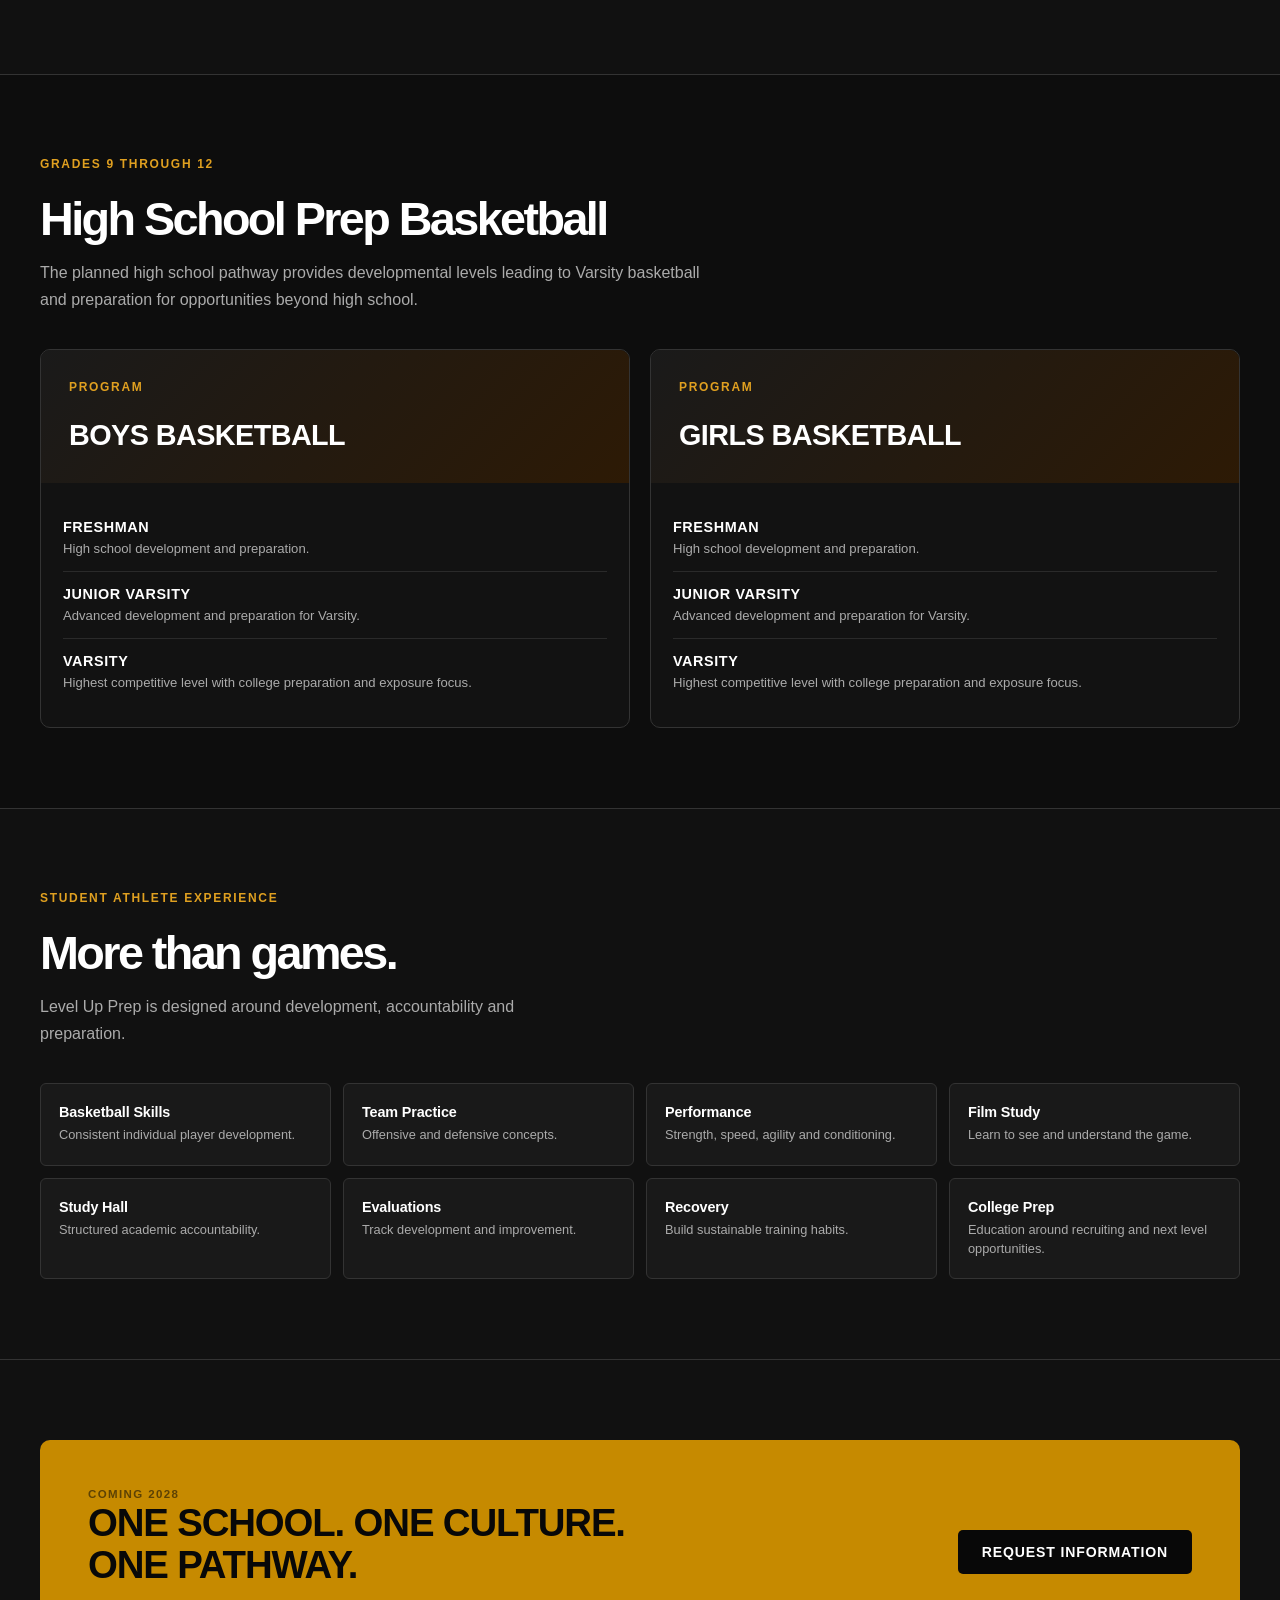
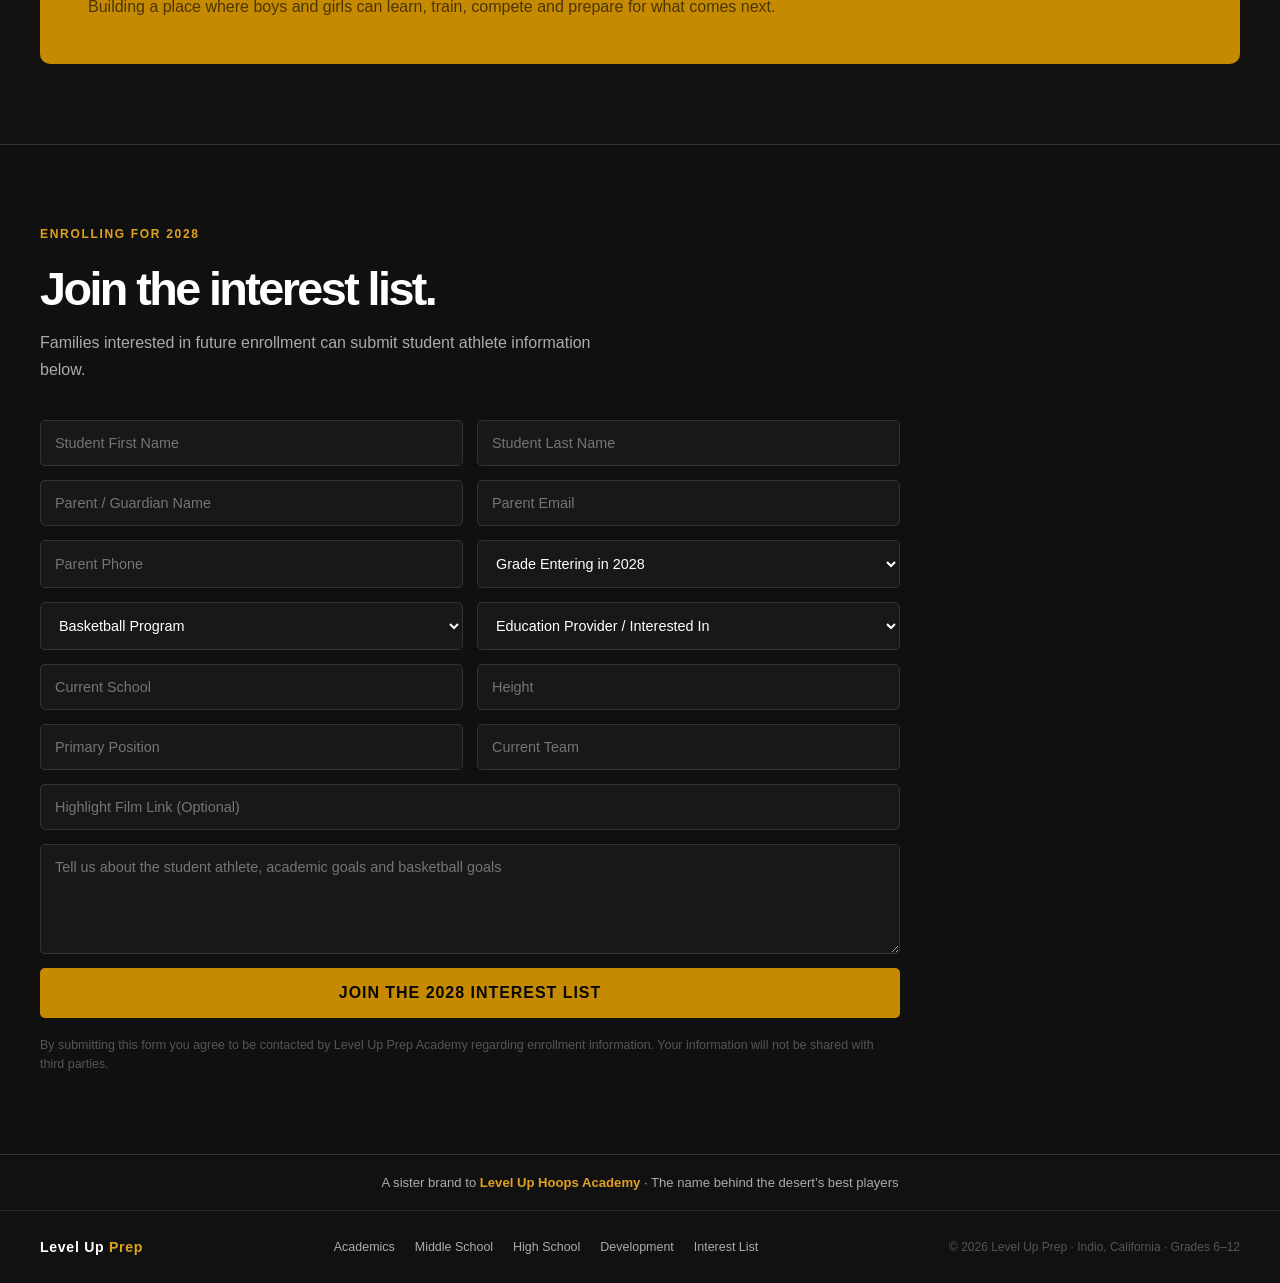
==== commit b2ee526f: "redesign: replace photo sections with new 2028 content — pathway, middle, HS, dev, interest form" ====
--- a/index.html
+++ b/index.html
@@ -3,9 +3,9 @@
 <head>
 <meta charset="UTF-8">
 <meta name="viewport" content="width=device-width,initial-scale=1,viewport-fit=cover">
-<title>Level Up Prep | Private School & Sports Academy · Indio, CA</title>
+<title>Level Up Prep Academy | Enrolling 2028</title>
+<meta name="description" content="Level Up Prep Academy — a complete student athlete pathway for boys and girls grades 6-12 in Indio, California. Enrolling for 2028.">
 <link rel="icon" type="image/png" href="https://pub-7a8b35f6b2cf4f16beaa74158248922e.r2.dev/prep/logo.png">
-<meta name="description" content="A private school and holistic sports academy for grades 5–12 in Indio, California. Rigorous academics. Elite athletic development. Sister brand to Level Up Hoops Academy.">
 <style>
 /* ── LEVEL UP PREP — tokens idénticos a Hoops, naranja → dorado ── */
 :root {
@@ -197,226 +197,287 @@
 /* REVEAL SCRIPT (inline) */
 
 
-.hero{position:relative;height:100svh;min-height:580px;overflow:hidden;display:flex;align-items:center;justify-content:center;text-align:center;}
-.hero video{position:absolute;inset:0;width:100%;height:100%;object-fit:cover;}
-.hero-ov{position:absolute;inset:0;background:linear-gradient(to bottom,rgba(0,0,0,.45) 0%,rgba(0,0,0,.15) 40%,rgba(0,0,0,.85) 100%);}
-.hero-content{position:relative;z-index:10;max-width:740px;padding:0 24px;}
-.hero h1{font-size:clamp(3.2rem,7vw,6rem);font-weight:600;letter-spacing:-.06em;line-height:.95;margin-bottom:20px;}
-.hero h1 em{color:var(--gold-lt);font-style:normal;display:block;}
-.hero-sub{font-size:1.05rem;color:rgba(255,255,255,.7);max-width:500px;margin:0 auto 28px;line-height:1.68;}
-.hero-actions{display:flex;gap:16px;justify-content:center;flex-wrap:wrap;}
-.hero-foot{position:absolute;bottom:0;left:0;right:0;z-index:10;border-top:1px solid rgba(255,255,255,.1);background:rgba(17,17,17,.6);backdrop-filter:blur(8px);-webkit-backdrop-filter:blur(8px);padding:11px 40px;}
-.hero-foot-inner{max-width:1200px;margin:0 auto;display:flex;justify-content:space-between;font-size:.74rem;color:rgba(255,255,255,.38);letter-spacing:.05em;}
-.counter{font-size:clamp(2.6rem,4vw,4rem);font-weight:600;letter-spacing:-.05em;color:var(--gold-lt);line-height:1;display:block;}
+/* STATS BAND */
+.stats-band{display:grid;grid-template-columns:repeat(4,1fr);border-top:1px solid var(--line);border-bottom:1px solid var(--line);}
+.stat-cell{text-align:center;padding:28px 16px;border-right:1px solid var(--line);}
+.stat-cell:last-child{border-right:none;}
+.stat-big{display:block;font-size:clamp(1.8rem,3vw,2.6rem);font-weight:700;color:var(--gold-lt);letter-spacing:-.03em;line-height:1;}
+.stat-lbl{font-size:.72rem;color:var(--muted);letter-spacing:.1em;text-transform:uppercase;margin-top:6px;display:block;}
+/* CARD GRID */
+.card-grid{display:grid;grid-template-columns:repeat(3,1fr);gap:16px;margin-top:36px;}
+.card-item{background:var(--surface,#191919);border:1px solid var(--line);border-radius:8px;padding:28px;}
+.card-num{font-size:.72rem;font-weight:700;color:var(--gold);letter-spacing:.12em;text-transform:uppercase;margin-bottom:10px;}
+.card-h{font-size:1.15rem;font-weight:700;letter-spacing:-.015em;margin-bottom:8px;text-transform:uppercase;}
+.card-p{font-size:.88rem;color:var(--muted);line-height:1.6;}
+/* PATHWAY */
+.pathway{display:flex;align-items:center;gap:10px;flex-wrap:wrap;margin-top:28px;}
+.path-step{background:#fff;border:1px solid #ddd;border-radius:6px;padding:14px 18px;font-weight:700;font-size:.88rem;text-transform:uppercase;color:var(--ink);}
+.path-arrow{color:var(--gold-lt);font-size:1.4rem;}
+/* TWO COL PROGRAMS */
+.prog-grid{display:grid;grid-template-columns:1fr 1fr;gap:20px;margin-top:36px;}
+.prog-card{background:#121212;border:1px solid var(--line);border-radius:10px;overflow:hidden;}
+.prog-head{padding:28px;background:linear-gradient(135deg,#1a1a1a,#2d1a05);}
+.prog-head h3{font-size:1.8rem;font-weight:700;text-transform:uppercase;margin:6px 0 0;letter-spacing:-.02em;}
+.prog-body{padding:22px;}
+.prog-level{padding:14px 0;border-bottom:1px solid #2a2a2a;}
+.prog-level:last-child{border:none;}
+.prog-level strong{display:block;font-size:.9rem;text-transform:uppercase;letter-spacing:.04em;margin-bottom:4px;}
+.prog-level span{font-size:.82rem;color:var(--muted);}
+/* FEATURES GRID */
+.feat-grid{display:grid;grid-template-columns:repeat(4,1fr);gap:12px;margin-top:36px;}
+.feat-item{background:#191919;border:1px solid var(--line);border-radius:6px;padding:20px 18px;}
+.feat-item strong{display:block;font-size:.9rem;font-weight:700;letter-spacing:-.01em;margin-bottom:5px;}
+.feat-item span{font-size:.8rem;color:var(--muted);line-height:1.5;}
+/* EDUCATION PROVIDERS */
+.edu-grid{display:grid;grid-template-columns:repeat(4,1fr);gap:12px;margin-top:24px;}
+.edu-item{background:#191919;border:1px solid var(--line);border-radius:6px;padding:18px;}
+.edu-item strong{display:block;font-size:.88rem;font-weight:700;margin-bottom:5px;}
+.edu-item span{font-size:.78rem;color:var(--muted);line-height:1.5;}
+/* ORANGE CTA BAND */
+.orange-band{background:var(--gold);color:#080808;border-radius:10px;padding:44px 48px;display:flex;align-items:center;justify-content:space-between;gap:32px;}
+.orange-band h2{font-size:clamp(1.6rem,3vw,2.4rem);font-weight:700;letter-spacing:-.03em;text-transform:uppercase;margin:0 0 8px;}
+.orange-band p{color:rgba(8,8,8,0.65);font-size:1rem;margin:0;}
+.orange-band .btn-dk{background:#080808;color:#fff;padding:14px 24px;font-family:Arial,sans-serif;font-size:.88rem;font-weight:700;letter-spacing:.06em;text-transform:uppercase;border-radius:var(--radius);display:inline-block;transition:background .15s;flex-shrink:0;}
+.orange-band .btn-dk:hover{background:#222;}
+/* INTEREST FORM */
+.int-form{display:grid;grid-template-columns:1fr 1fr;gap:14px;max-width:860px;}
+.int-form input,.int-form select,.int-form textarea{width:100%;background:#181818;border:1px solid var(--line);color:#fff;padding:14px;border-radius:5px;font:inherit;font-size:.9rem;outline:none;transition:border-color .15s;}
+.int-form input:focus,.int-form select:focus,.int-form textarea:focus{border-color:var(--gold);}
+.int-form select option{background:#181818;}
+.int-form textarea{grid-column:1/-1;min-height:110px;resize:vertical;}
+.int-form .full{grid-column:1/-1;}
+.int-form .submit-btn{grid-column:1/-1;background:var(--gold);color:#080808;border:none;padding:16px;font-family:Arial,sans-serif;font-size:1rem;font-weight:700;letter-spacing:.06em;text-transform:uppercase;border-radius:var(--radius);cursor:pointer;transition:background .15s;}
+.int-form .submit-btn:hover{background:var(--gold-lt);}
+.disclaimer{color:#555;font-size:.78rem;line-height:1.55;margin-top:18px;max-width:860px;}
+/* RESPONSIVE */
+@media(max-width:900px){.card-grid,.prog-grid,.feat-grid,.edu-grid{grid-template-columns:1fr 1fr;}.orange-band{flex-direction:column;align-items:flex-start;}}
+@media(max-width:600px){.stats-band{grid-template-columns:1fr 1fr;}.card-grid,.prog-grid,.feat-grid,.edu-grid{grid-template-columns:1fr;}.int-form{grid-template-columns:1fr;}.int-form .full,.int-form textarea{grid-column:auto;}.orange-band{padding:28px 24px;}}
 
 </style>
 </head>
 <body>
-<div class="bar">Enrolling for Fall 2027 · Admissions open November 1</div>
+<div class="bar">Enrolling for 2028 · Interest List Now Open</div>
 <nav class="site-nav">
   <a href="/" class="nav-brand" style="display:flex;align-items:center;gap:10px;"><img src="https://pub-7a8b35f6b2cf4f16beaa74158248922e.r2.dev/prep/logo.png" alt="Level Up Prep" style="width:38px;height:38px;object-fit:contain;">Level Up <span style="color:var(--gold-lt);margin-left:4px;">Prep</span></a>
   <ul class="nav-links-list">
-    <li><a href="/academics/">Academics</a></li>
-    <li><a href="/athletics/">Athletics</a></li>
-    <li><a href="/coaches/">Coaches</a></li>
-    <li><a href="/admissions/">Admissions</a></li>
+    <li><a href="#academics">Academics</a></li>
+    <li><a href="#middle">Middle School</a></li>
+    <li><a href="#hs">High School</a></li>
+    <li><a href="#dev">Development</a></li>
   </ul>
-  <a href="/admissions/" class="button" style="min-height:40px;padding:10px 18px;font-size:.84rem;">Book assessment</a>
+  <a href="#interest" class="button" style="min-height:40px;padding:10px 18px;font-size:.84rem;">2028 Interest List</a>
 </nav>
 
-<section class="hero">
-  <video autoplay muted playsinline loop aria-label="Students learning in a classroom">
-    <source src="https://pub-7a8b35f6b2cf4f16beaa74158248922e.r2.dev/prep/classroom-hero.mp4" type="video/mp4">
-  </video>
-  <div class="hero-ov"></div>
-  <div class="hero-content">
-    <span class="eyebrow">Indio, California &middot; Grades 5&ndash;12 &middot; Private school</span>
-    <h1>Exceptional students<em>Built for more</em></h1>
-    <p class="hero-sub">Where rigorous academics and elite athletic development meet. A private school and sports academy for student-athletes ready for both.</p>
-    <div class="hero-actions">
-      <a href="/admissions/" class="button">Book a free assessment</a>
-      <a href="/academics/" class="button button-outline">See the program</a>
-    </div>
-  </div>
-  <div class="hero-foot">
-    <div class="hero-foot-inner">
-      <span>Level Up Prep</span>
-      <span>Building scholars. Building athletes. Building character.</span>
-      <span>Scroll &#x2193;</span>
-    </div>
-  </div>
-</section>
-
-<!-- IMPACT BAND -->
-<div class="section-surf" style="border-top:1px solid var(--line);border-bottom:1px solid var(--line);">
-  <div class="wrap" style="padding-block:52px;">
-    <p class="eyebrow" style="text-align:center;margin-bottom:28px;">The Level Up track record &mdash; from Level Up Hoops Academy</p>
-    <div class="impact-band">
-      <div class="impact-cell reveal" data-target="94" data-suffix="%">
-        <span class="counter impact-num">0</span>
-        <p class="impact-desc">placed at their first-choice high school or college</p>
+<!-- HERO -->
+<section style="min-height:680px;display:flex;align-items:center;background:linear-gradient(90deg,#000 0%,#000d 52%,#0006),radial-gradient(circle at 85% 30%,#3a1e04,#111 48%,#080808 75%);padding:80px 0;">
+  <div class="wrap">
+    <span class="eyebrow">Indio, California &middot; Enrolling for 2028</span>
+    <h1 style="font-size:clamp(3rem,8vw,6.5rem);font-weight:700;letter-spacing:-.055em;line-height:.9;text-transform:uppercase;margin:18px 0 22px;max-width:900px;">Built for the<br><span style="color:var(--gold-lt);">next level.</span></h1>
+    <p style="max-width:680px;color:#bbb;font-size:1.1rem;line-height:1.65;margin-bottom:28px;">Level Up Prep Academy is building a complete student athlete pathway for boys and girls in grades 6 through 12, bringing education, basketball development, performance training, study hall and competitive basketball into one student athlete experience.</p>
+    <div style="display:flex;gap:12px;flex-wrap:wrap;">
+      <a href="#interest" class="button">Join 2028 Interest List</a>
+      <a href="#path" class="button button-outline" style="color:#fff;border-color:#555;">Explore the Pathway</a>
+    </div>
+  </div>
+</section>
+
+<!-- STATS BAND -->
+<div class="stats-band">
+  <div class="stat-cell"><span class="stat-big">6&ndash;12</span><span class="stat-lbl">Grades</span></div>
+  <div class="stat-cell"><span class="stat-big">Boys</span><span class="stat-lbl">Basketball</span></div>
+  <div class="stat-cell"><span class="stat-big">Girls</span><span class="stat-lbl">Basketball</span></div>
+  <div class="stat-cell"><span class="stat-big">2028</span><span class="stat-lbl">Enrollment</span></div>
+</div>
+
+<!-- ONE DEVELOPMENT SYSTEM -->
+<section id="path" style="padding:80px 0;border-bottom:1px solid var(--line);">
+  <div class="wrap">
+    <span class="eyebrow">One Development System</span>
+    <h2 class="h2" style="margin-bottom:14px;">From middle school to<br>college preparation.</h2>
+    <p style="color:var(--muted);font-size:1rem;max-width:640px;line-height:1.7;">A student athlete pathway built around academics, consistent basketball development, performance training, accountability and competition.</p>
+    <div class="card-grid">
+      <div class="card-item reveal"><div class="card-num">01</div><div class="card-h">Academics</div><p class="card-p">Academic accountability, study time, grade monitoring and preparation for high school and college.</p></div>
+      <div class="card-item reveal"><div class="card-num">02</div><div class="card-h">Development</div><p class="card-p">Shooting, finishing, ball handling, passing, defense, rebounding, decision making and basketball IQ.</p></div>
+      <div class="card-item reveal"><div class="card-num">03</div><div class="card-h">Performance</div><p class="card-p">Strength, speed, agility, mobility, conditioning and recovery integrated into player development.</p></div>
+    </div>
+  </div>
+</section>
+
+<!-- PATHWAY -->
+<section class="sec-lt" style="padding:64px 0;">
+  <div class="wrap">
+    <span class="eyebrow-dk">The Level Up Pathway</span>
+    <h2 class="h2-dk" style="margin-bottom:8px;">Grow through the program.</h2>
+    <div class="pathway">
+      <div class="path-step">6th Grade</div><div class="path-arrow">&#x2192;</div>
+      <div class="path-step">7th Grade</div><div class="path-arrow">&#x2192;</div>
+      <div class="path-step">8th Grade</div><div class="path-arrow">&#x2192;</div>
+      <div class="path-step">Freshman</div><div class="path-arrow">&#x2192;</div>
+      <div class="path-step">JV</div><div class="path-arrow">&#x2192;</div>
+      <div class="path-step">Varsity</div>
+    </div>
+  </div>
+</section>
+
+<!-- ACADEMICS -->
+<section id="academics" style="padding:80px 0;background:#0d0d0d;border-top:1px solid var(--line);">
+  <div class="wrap">
+    <span class="eyebrow">Academic Pathway</span>
+    <h2 class="h2" style="margin-bottom:14px;">Education + Elite Development</h2>
+    <p style="color:var(--muted);font-size:1rem;max-width:720px;line-height:1.7;">Level Up Prep Academy is designed to bring serious student athletes into one development environment while allowing families to use participating education providers for their academic program.</p>
+    <div class="card-grid" style="margin-top:36px;">
+      <div class="card-item reveal"><div class="card-num">Academics</div><div class="card-h">Education Provider</div><p class="card-p">Students complete their academic coursework through the education provider selected by their family, subject to that provider&rsquo;s enrollment requirements and policies.</p></div>
+      <div class="card-item reveal"><div class="card-num">Level Up Prep</div><div class="card-h">Student Athlete Environment</div><p class="card-p">Level Up Prep provides the in-person development environment including basketball training, performance, study hall, accountability, film and team preparation.</p></div>
+      <div class="card-item reveal"><div class="card-num">Competition</div><div class="card-h">Basketball Pathway</div><p class="card-p">Student athletes can compete through age and grade appropriate Level Up teams and planned Prep basketball teams as the program expands.</p></div>
+    </div>
+    <div style="margin-top:56px;">
+      <span class="eyebrow">Education Options</span>
+      <h2 class="h2" style="font-size:clamp(1.8rem,3vw,2.6rem);margin-bottom:12px;">Participating Education Providers</h2>
+      <p style="color:var(--muted);font-size:1rem;max-width:680px;line-height:1.7;">Families may have education options through the following providers. Enrollment, funding eligibility, curriculum and program requirements are determined by each education provider.</p>
+      <div class="edu-grid reveal">
+        <div class="edu-item"><strong>Mission Vista Academy</strong><span>Education provider option for eligible participating families.</span></div>
+        <div class="edu-item"><strong>BEST Academy</strong><span>Education provider option for eligible participating families.</span></div>
+        <div class="edu-item"><strong>Pacific Coast Academy</strong><span>Education provider option for eligible participating families.</span></div>
+        <div class="edu-item"><strong>EPIC California Academy</strong><span>Education provider option for eligible participating families.</span></div>
       </div>
-      <div class="impact-cell reveal" data-target="3.4" data-decimal="1">
-        <span class="counter impact-num">0</span>
-        <p class="impact-desc">average GPA during training</p>
-      </div>
-      <div class="impact-cell reveal" data-target="12" data-suffix="+">
-        <span class="counter impact-num">0</span>
-        <p class="impact-desc">alumni playing collegiate or professional</p>
-      </div>
-      <div class="impact-cell reveal" data-target="10" data-suffix="+">
-        <span class="counter impact-num">0</span>
-        <p class="impact-desc">years developing the Valley&rsquo;s best student-athletes</p>
-      </div>
-    </div>
-    <p style="text-align:center;font-size:.72rem;color:#555;margin-top:24px;font-style:italic;">Level Up Hoops Academy alumni outcomes 2014&ndash;2026. Level Up Prep opens Fall 2027.</p>
-  </div>
-</div>
-
-<!-- ACADEMICS PREVIEW -->
-<section class="section-light section-space">
-  <div class="wrap">
-    <div class="two-col">
-      <div class="col-img reveal">
-        <img src="https://pub-7a8b35f6b2cf4f16beaa74158248922e.r2.dev/prep/academics.jpg" alt="Students in a Level Up Prep classroom" loading="lazy">
-      </div>
-      <div class="reveal">
-        <span class="eyebrow">Grades 5&ndash;12</span>
-        <h2>Rigorous<br>academics</h2>
-        <p class="section-intro">Small, interactive classrooms led by credentialed teachers. Academics run 8&nbsp;AM to 1&nbsp;PM daily &mdash; leaving every afternoon for focused athletic development.</p>
-        <div class="stat-row" style="margin-bottom:28px;">
-          <div><div class="stat-num">8:1</div><div class="stat-label">Student / teacher ratio</div></div>
-          <div><div class="stat-num">85%</div><div class="stat-label">Qualify for Honors or AP</div></div>
-          <div><div class="stat-num">95%</div><div class="stat-label">First-choice placement</div></div>
-        </div>
-        <a href="/academics/" class="button button-dk">Learn about academics &#x2192;</a>
-      </div>
-    </div>
-  </div>
-</section>
-
-<!-- PHILOSOPHY PREVIEW -->
-<section class="section-space" style="border-top:1px solid var(--line);border-bottom:1px solid var(--line);">
-  <div class="wrap">
-    <div class="two-col rev">
-      <div class="col-img reveal">
-        <img src="https://pub-7a8b35f6b2cf4f16beaa74158248922e.r2.dev/prep/coach-torres.jpg" alt="Student athlete in training" loading="lazy">
-      </div>
-      <div class="reveal">
-        <span class="eyebrow">Our philosophy</span>
-        <h2>Education for the whole student</h2>
-        <p class="section-intro">Our mission is to help students grow into better humans as well as athletes and scholars &mdash; emerging with the maturity, empathy, and discipline to become engaged leaders.</p>
-        <div class="pillar-grid" style="margin-bottom:28px;">
-          <div class="pillar"><div class="pillar-name">Academics</div><div class="pillar-desc">Rigorous, credentialed, college-prep.</div></div>
-          <div class="pillar"><div class="pillar-name">Physical Training</div><div class="pillar-desc">Elite facilities and coaching.</div></div>
-          <div class="pillar"><div class="pillar-name">Mental Resilience</div><div class="pillar-desc">Discipline, focus, and mindset.</div></div>
-          <div class="pillar"><div class="pillar-name">Social Growth</div><div class="pillar-desc">Character, leadership, community.</div></div>
+      <p class="disclaimer">Education providers are separate organizations. Availability, enrollment, vendor funding and eligibility are subject to each provider&rsquo;s current policies. Families should confirm academic enrollment and available educational funding directly with their selected provider.</p>
+    </div>
+  </div>
+</section>
+
+<!-- MIDDLE SCHOOL -->
+<section id="middle" style="padding:80px 0;border-top:1px solid var(--line);">
+  <div class="wrap">
+    <span class="eyebrow">Grades 6 Through 8</span>
+    <h2 class="h2" style="margin-bottom:14px;">Middle School Prep</h2>
+    <p style="color:var(--muted);font-size:1rem;max-width:680px;line-height:1.7;">Middle school student athletes are part of Level Up Prep Academy. Competition will be organized through age and grade appropriate teams, club and AAU opportunities, independent games and other eligible competition.</p>
+    <div class="card-grid">
+      <div class="card-item reveal"><div class="card-num">6th Grade</div><div class="card-h">Build the foundation</div><p class="card-p">Academics, fundamentals, movement, strength foundations, basketball IQ and competitive team experience.</p></div>
+      <div class="card-item reveal"><div class="card-num">7th Grade</div><div class="card-h">Develop the player</div><p class="card-p">Advanced fundamentals, performance development, film study, decision making and competitive basketball.</p></div>
+      <div class="card-item reveal"><div class="card-num">8th Grade</div><div class="card-h">Prepare for high school</div><p class="card-p">Advanced development, strength and performance, basketball IQ, film study and high school preparation.</p></div>
+    </div>
+  </div>
+</section>
+
+<!-- HIGH SCHOOL -->
+<section id="hs" style="padding:80px 0;background:#0d0d0d;border-top:1px solid var(--line);">
+  <div class="wrap">
+    <span class="eyebrow">Grades 9 Through 12</span>
+    <h2 class="h2" style="margin-bottom:14px;">High School Prep Basketball</h2>
+    <p style="color:var(--muted);font-size:1rem;max-width:680px;line-height:1.7;">The planned high school pathway provides developmental levels leading to Varsity basketball and preparation for opportunities beyond high school.</p>
+    <div class="prog-grid">
+      <div class="prog-card reveal">
+        <div class="prog-head"><span class="eyebrow">Program</span><h3>Boys Basketball</h3></div>
+        <div class="prog-body">
+          <div class="prog-level"><strong>Freshman</strong><span>High school development and preparation.</span></div>
+          <div class="prog-level"><strong>Junior Varsity</strong><span>Advanced development and preparation for Varsity.</span></div>
+          <div class="prog-level"><strong>Varsity</strong><span>Highest competitive level with college preparation and exposure focus.</span></div>
         </div>
       </div>
-    </div>
-  </div>
-</section>
-
-<!-- ATHLETICS PREVIEW -->
-<section class="section-light section-space">
-  <div class="wrap">
-    <div class="two-col">
-      <div class="col-img reveal">
-        <img src="https://pub-7a8b35f6b2cf4f16beaa74158248922e.r2.dev/prep/coach-foster.jpg" alt="Athletes training at Level Up Prep" loading="lazy">
+      <div class="prog-card reveal">
+        <div class="prog-head"><span class="eyebrow">Program</span><h3>Girls Basketball</h3></div>
+        <div class="prog-body">
+          <div class="prog-level"><strong>Freshman</strong><span>High school development and preparation.</span></div>
+          <div class="prog-level"><strong>Junior Varsity</strong><span>Advanced development and preparation for Varsity.</span></div>
+          <div class="prog-level"><strong>Varsity</strong><span>Highest competitive level with college preparation and exposure focus.</span></div>
+        </div>
       </div>
-      <div class="reveal">
-        <span class="eyebrow">Every afternoon</span>
-        <h2>Elite athletics built around your game</h2>
-        <p class="section-intro">Sport-specific development every afternoon coached by veterans with collegiate and professional experience. Basketball, volleyball, football, soccer, and baseball.</p>
-        <a href="/athletics/" class="button button-dk">See the sports programs &#x2192;</a>
+    </div>
+  </div>
+</section>
+
+<!-- DEVELOPMENT -->
+<section id="dev" style="padding:80px 0;border-top:1px solid var(--line);">
+  <div class="wrap">
+    <span class="eyebrow">Student Athlete Experience</span>
+    <h2 class="h2" style="margin-bottom:14px;">More than games.</h2>
+    <p style="color:var(--muted);font-size:1rem;max-width:560px;line-height:1.7;">Level Up Prep is designed around development, accountability and preparation.</p>
+    <div class="feat-grid reveal">
+      <div class="feat-item"><strong>Basketball Skills</strong><span>Consistent individual player development.</span></div>
+      <div class="feat-item"><strong>Team Practice</strong><span>Offensive and defensive concepts.</span></div>
+      <div class="feat-item"><strong>Performance</strong><span>Strength, speed, agility and conditioning.</span></div>
+      <div class="feat-item"><strong>Film Study</strong><span>Learn to see and understand the game.</span></div>
+      <div class="feat-item"><strong>Study Hall</strong><span>Structured academic accountability.</span></div>
+      <div class="feat-item"><strong>Evaluations</strong><span>Track development and improvement.</span></div>
+      <div class="feat-item"><strong>Recovery</strong><span>Build sustainable training habits.</span></div>
+      <div class="feat-item"><strong>College Prep</strong><span>Education around recruiting and next level opportunities.</span></div>
+    </div>
+  </div>
+</section>
+
+<!-- ORANGE CTA -->
+<section style="padding:80px 0;border-top:1px solid var(--line);">
+  <div class="wrap">
+    <div class="orange-band reveal">
+      <div>
+        <span style="font-size:.72rem;font-weight:700;letter-spacing:.12em;text-transform:uppercase;color:rgba(8,8,8,0.55);">Coming 2028</span>
+        <h2>One school. One culture.<br>One pathway.</h2>
+        <p>Building a place where boys and girls can learn, train, compete and prepare for what comes next.</p>
       </div>
-    </div>
-  </div>
-</section>
-
-<!-- COACHES PREVIEW -->
-<section class="section-space" style="border-top:1px solid var(--line);border-bottom:1px solid var(--line);">
-  <div class="wrap">
-    <div class="reveal" style="display:flex;justify-content:space-between;align-items:flex-end;margin-bottom:8px;flex-wrap:wrap;gap:16px;">
-      <div>
-        <span class="eyebrow">The team behind you</span>
-        <h2>Meet the coaches</h2>
-      </div>
-      <a href="/coaches/" class="text-link gold">See all coaches &#x2192;</a>
-    </div>
-    <p class="section-intro reveal">Collegiate and professional experience across every sport we offer. Real coaches who have been where your athlete wants to go.</p>
-    <div class="coaches-scroll reveal">
-      <div class="coach-card">
-        <img class="coach-img" src="https://pub-7a8b35f6b2cf4f16beaa74158248922e.r2.dev/prep/coach-reid.jpg" alt="Coach Marcus Reid" loading="lazy">
-        <div class="coach-body"><span class="coach-sport">Basketball</span><div class="coach-name">Coach Marcus Reid</div><p class="coach-bio">Former D1 assistant coach with 15 years developing elite guards and forwards.</p></div>
-      </div>
-      <div class="coach-card">
-        <img class="coach-img" src="https://pub-7a8b35f6b2cf4f16beaa74158248922e.r2.dev/prep/coach-chen.jpg" alt="Coach Sarah Chen" loading="lazy">
-        <div class="coach-body"><span class="coach-sport">Volleyball</span><div class="coach-name">Coach Sarah Chen</div><p class="coach-bio">All-Conference setter specializing in fundamentals and game IQ.</p></div>
-      </div>
-      <div class="coach-card">
-        <img class="coach-img" src="https://pub-7a8b35f6b2cf4f16beaa74158248922e.r2.dev/prep/coach-foster.jpg" alt="Coach James Foster" loading="lazy">
-        <div class="coach-body"><span class="coach-sport">Football</span><div class="coach-name">Coach James Foster</div><p class="coach-bio">10 years coaching youth and prep football focused on strength and technique.</p></div>
-      </div>
-      <div class="coach-card">
-        <img class="coach-img" src="https://pub-7a8b35f6b2cf4f16beaa74158248922e.r2.dev/prep/coach-torres.jpg" alt="Coach Maria Torres" loading="lazy">
-        <div class="coach-body"><span class="coach-sport">Soccer</span><div class="coach-name">Coach Maria Torres</div><p class="coach-bio">Former professional player developing complete midfielders and defenders.</p></div>
-      </div>
-    </div>
-    <div class="scroll-controls reveal">
-      <button class="scroll-btn" onclick="document.querySelector('.coaches-scroll').scrollBy({left:-280,behavior:'smooth'})">&#8592;</button>
-      <button class="scroll-btn" onclick="document.querySelector('.coaches-scroll').scrollBy({left:280,behavior:'smooth'})">&#8594;</button>
-    </div>
-  </div>
-</section>
-
-<!-- ADMISSIONS CTA -->
-<section class="section-light">
-  <div class="wrap">
-    <div class="cta-strip reveal">
-      <div>
-        <div style="display:inline-flex;align-items:center;gap:10px;background:rgba(198,138,0,.12);border:1px solid rgba(198,138,0,.3);padding:7px 14px;border-radius:3px;font-size:.78rem;color:var(--gold-lt);font-weight:600;letter-spacing:.04em;margin-bottom:14px;">Admissions open November 1, 2026</div>
-        <h2 style="color:var(--ink);">Your student was built for more</h2>
-        <p style="color:#636360;margin-top:12px;max-width:480px;">Join a community where academics and athletics push each other forward. Start with a free assessment.</p>
-      </div>
-      <div class="cta-btns">
-        <a href="/admissions/" class="button">Book a free assessment</a>
-        <a href="/admissions/" class="button button-outline" style="color:var(--ink);border-color:#aaa;">See the process &#x2192;</a>
-      </div>
-    </div>
+      <a href="#interest" class="btn-dk">Request Information</a>
+    </div>
+  </div>
+</section>
+
+<!-- INTEREST FORM -->
+<section id="interest" style="padding:80px 0;background:#101010;border-top:1px solid var(--line);">
+  <div class="wrap">
+    <span class="eyebrow">Enrolling for 2028</span>
+    <h2 class="h2" style="margin-bottom:14px;">Join the interest list.</h2>
+    <p style="color:var(--muted);font-size:1rem;max-width:560px;line-height:1.7;margin-bottom:36px;">Families interested in future enrollment can submit student athlete information below.</p>
+    <form class="int-form" onsubmit="handleInterest(event)">
+      <input required placeholder="Student First Name" name="firstName">
+      <input required placeholder="Student Last Name" name="lastName">
+      <input required placeholder="Parent / Guardian Name" name="parentName">
+      <input required type="email" placeholder="Parent Email" name="parentEmail">
+      <input required type="tel" placeholder="Parent Phone" name="parentPhone">
+      <select required name="grade"><option value="">Grade Entering in 2028</option><option>6th Grade</option><option>7th Grade</option><option>8th Grade</option><option>9th Grade</option><option>10th Grade</option><option>11th Grade</option><option>12th Grade</option></select>
+      <select required name="program"><option value="">Basketball Program</option><option>Boys Basketball</option><option>Girls Basketball</option></select>
+      <select name="eduProvider"><option value="">Education Provider / Interested In</option><option>Mission Vista Academy</option><option>BEST Academy</option><option>Pacific Coast Academy</option><option>EPIC California Academy</option><option>Not Sure Yet</option></select>
+      <input placeholder="Current School" name="currentSchool">
+      <input placeholder="Height" name="height">
+      <input placeholder="Primary Position" name="position">
+      <input placeholder="Current Team" name="currentTeam">
+      <input class="full" type="url" placeholder="Highlight Film Link (Optional)" name="filmLink">
+      <textarea placeholder="Tell us about the student athlete, academic goals and basketball goals" name="notes"></textarea>
+      <button type="submit" class="submit-btn">Join the 2028 Interest List</button>
+    </form>
+    <p class="disclaimer">By submitting this form you agree to be contacted by Level Up Prep Academy regarding enrollment information. Your information will not be shared with third parties.</p>
   </div>
 </section>
 
 <script>
-// Counter animation
-function animateCounter(el){
-  const target=parseFloat(el.dataset.target);
-  const isDecimal=el.dataset.decimal==='1';
-  const suffix=el.dataset.suffix||'';
-  const dur=1600;const start=performance.now();
-  const tick=now=>{
-    const p=Math.min((now-start)/dur,1);
-    const ease=1-Math.pow(1-p,3);
-    const val=target*ease;
-    el.querySelector('.counter').textContent=(isDecimal?val.toFixed(1):Math.floor(val))+suffix;
-    if(p<1)requestAnimationFrame(tick);
-    else el.querySelector('.counter').textContent=(isDecimal?target.toFixed(1):target)+suffix;
-  };
-  requestAnimationFrame(tick);
+async function handleInterest(e) {
+  e.preventDefault();
+  const btn = e.target.querySelector('.submit-btn');
+  btn.textContent = 'Sending...'; btn.disabled = true;
+  const data = Object.fromEntries(new FormData(e.target));
+  try {
+    const res = await fetch('/api/prep/inquiries', {
+      method: 'POST',
+      headers: {'Content-Type':'application/json','Idempotency-Key':crypto.randomUUID()},
+      body: JSON.stringify(data)
+    });
+    if (res.ok || res.status === 201) {
+      e.target.innerHTML = '<div style="text-align:center;padding:48px 0;"><div style="font-size:3rem;margin-bottom:16px;">&#x2713;</div><h3 style="font-family:Arial,sans-serif;font-size:1.4rem;font-weight:700;margin-bottom:8px;">You\'re on the list.</h3><p style="color:var(--muted);">We\'ll be in touch as we get closer to 2028 enrollment.</p></div>';
+    } else {
+      btn.textContent = 'Something went wrong, please try again'; btn.disabled = false;
+    }
+  } catch { btn.textContent = 'Could not connect, please try again'; btn.disabled = false; }
 }
-const cObs=new IntersectionObserver(es=>es.forEach(e=>{if(e.isIntersecting){animateCounter(e.target);cObs.unobserve(e.target);}}),{threshold:0.3});
-document.querySelectorAll('.impact-cell[data-target]').forEach(el=>cObs.observe(el));
 </script>
+
 <div class="sister-strip">A sister brand to <a href="https://leveluphoopsacademy.com" target="_blank" rel="noopener">Level Up Hoops Academy</a> &middot; The name behind the desert&rsquo;s best players</div>
 <footer class="site-footer">
   <div class="footer-brand">Level Up <span style="color:var(--gold-lt);">Prep</span></div>
   <nav class="footer-links">
-    <a href="/academics/">Academics</a>
-    <a href="/athletics/">Athletics</a>
-    <a href="/coaches/">Coaches</a>
-    <a href="/admissions/">Admissions</a>
+    <a href="#academics">Academics</a>
+    <a href="#middle">Middle School</a>
+    <a href="#hs">High School</a>
+    <a href="#dev">Development</a>
+    <a href="#interest">Interest List</a>
   </nav>
-  <div class="footer-copy">&copy; 2026 Level Up Prep &middot; Indio, California</div>
+  <div class="footer-copy">&copy; 2026 Level Up Prep &middot; Indio, California &middot; Grades 6&ndash;12</div>
 </footer>
 <script>
 document.addEventListener("DOMContentLoaded",()=>{
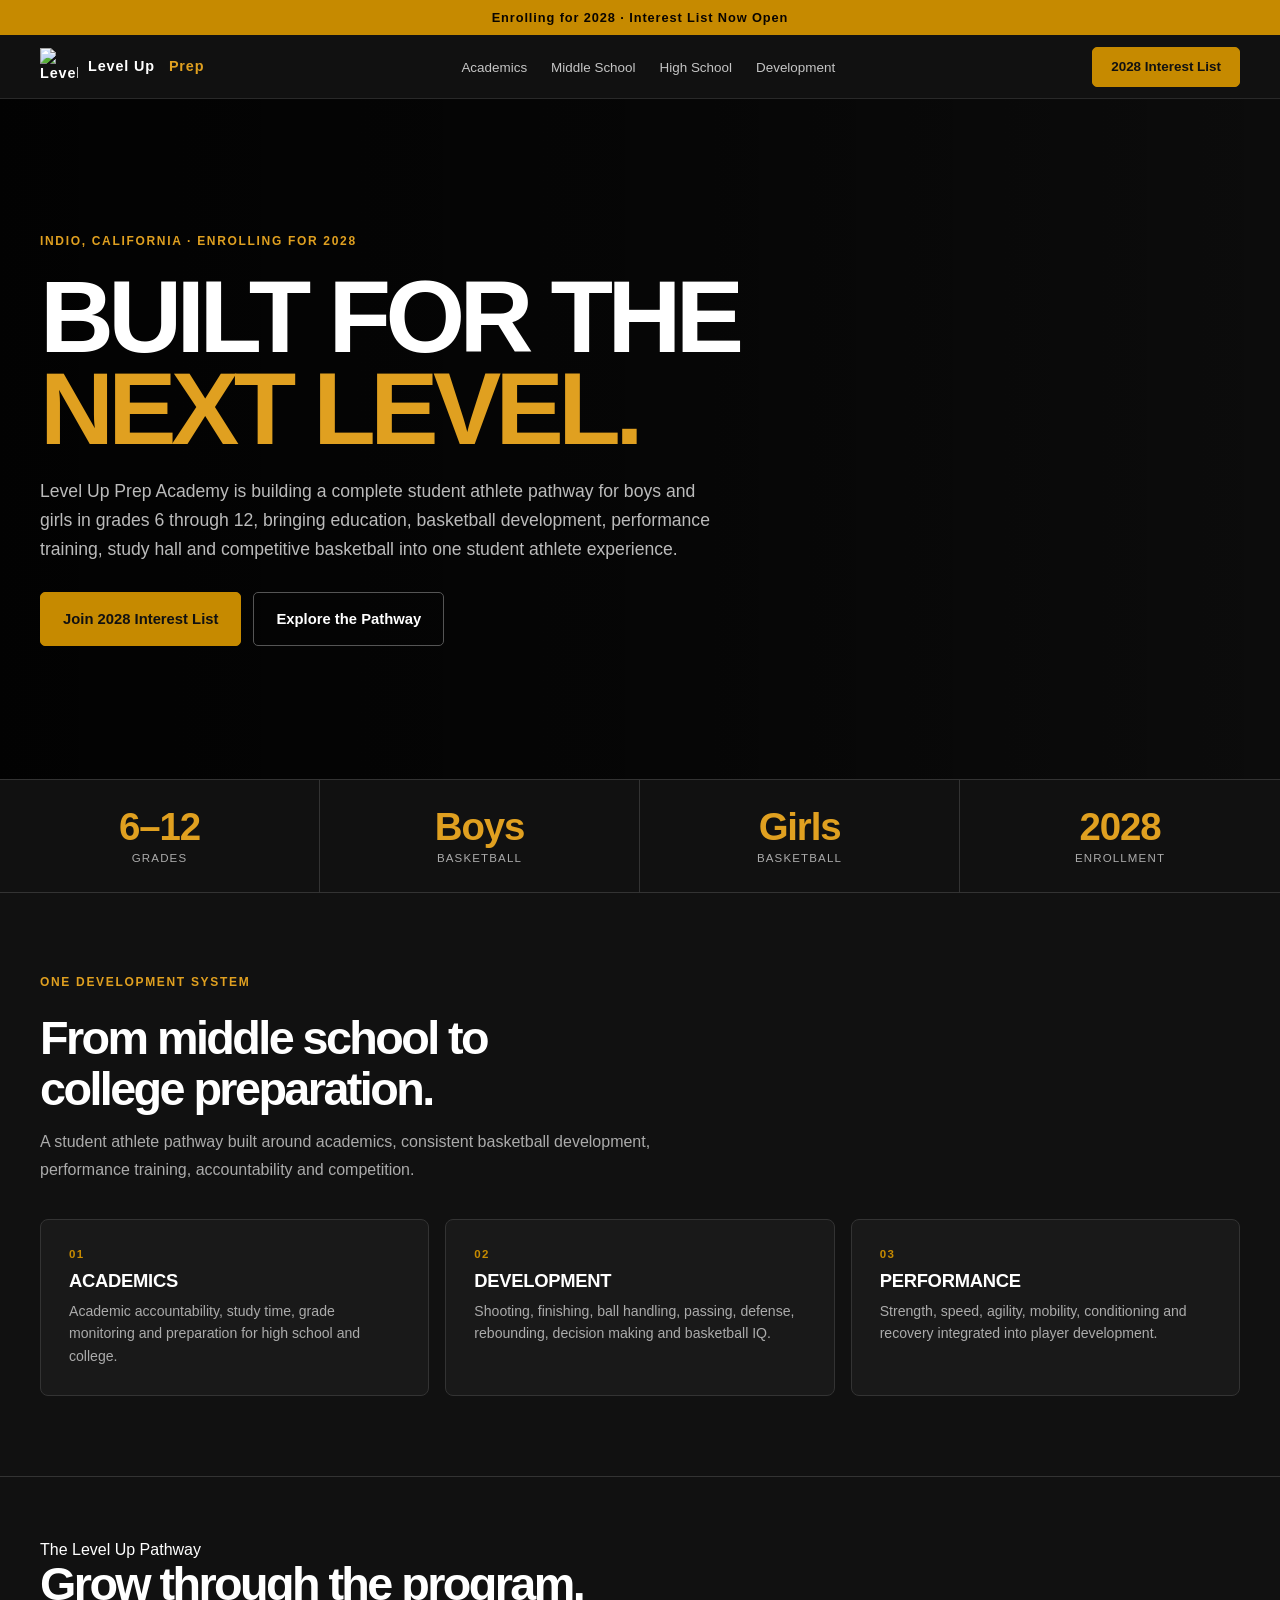
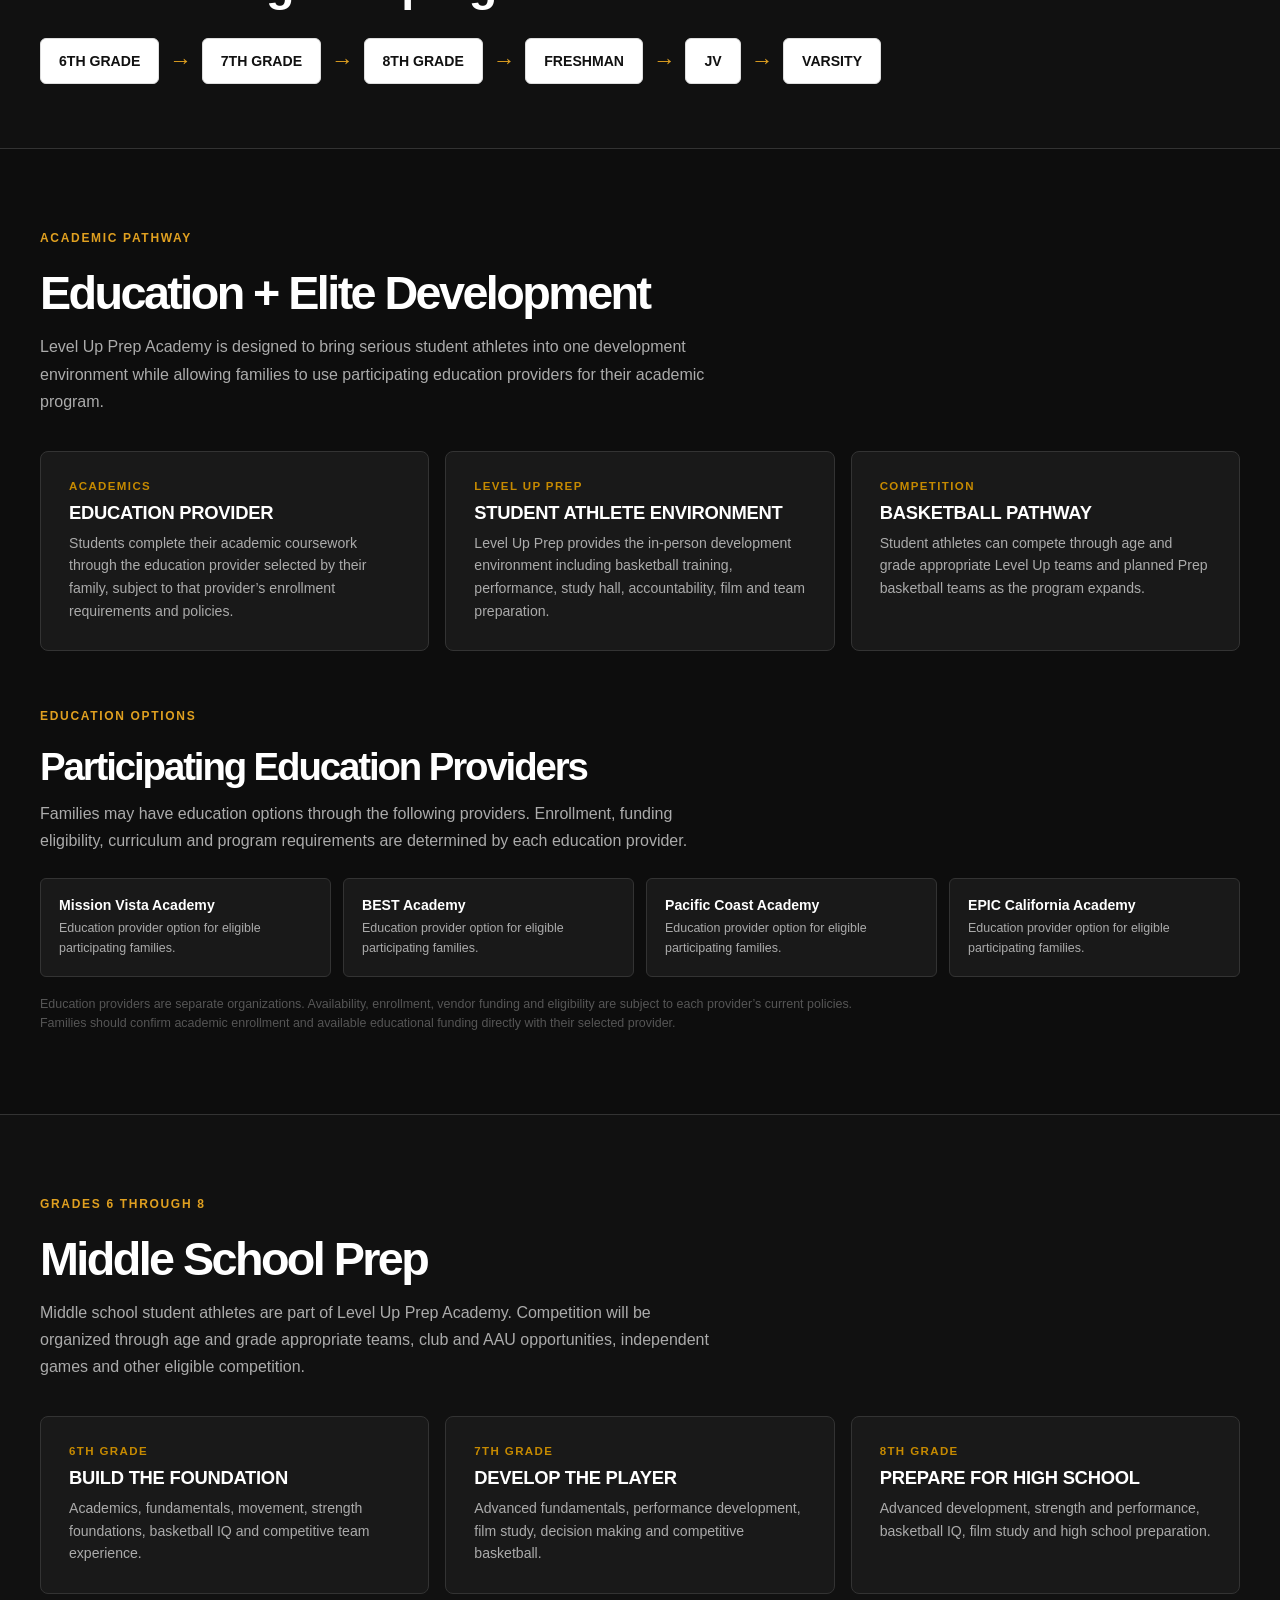
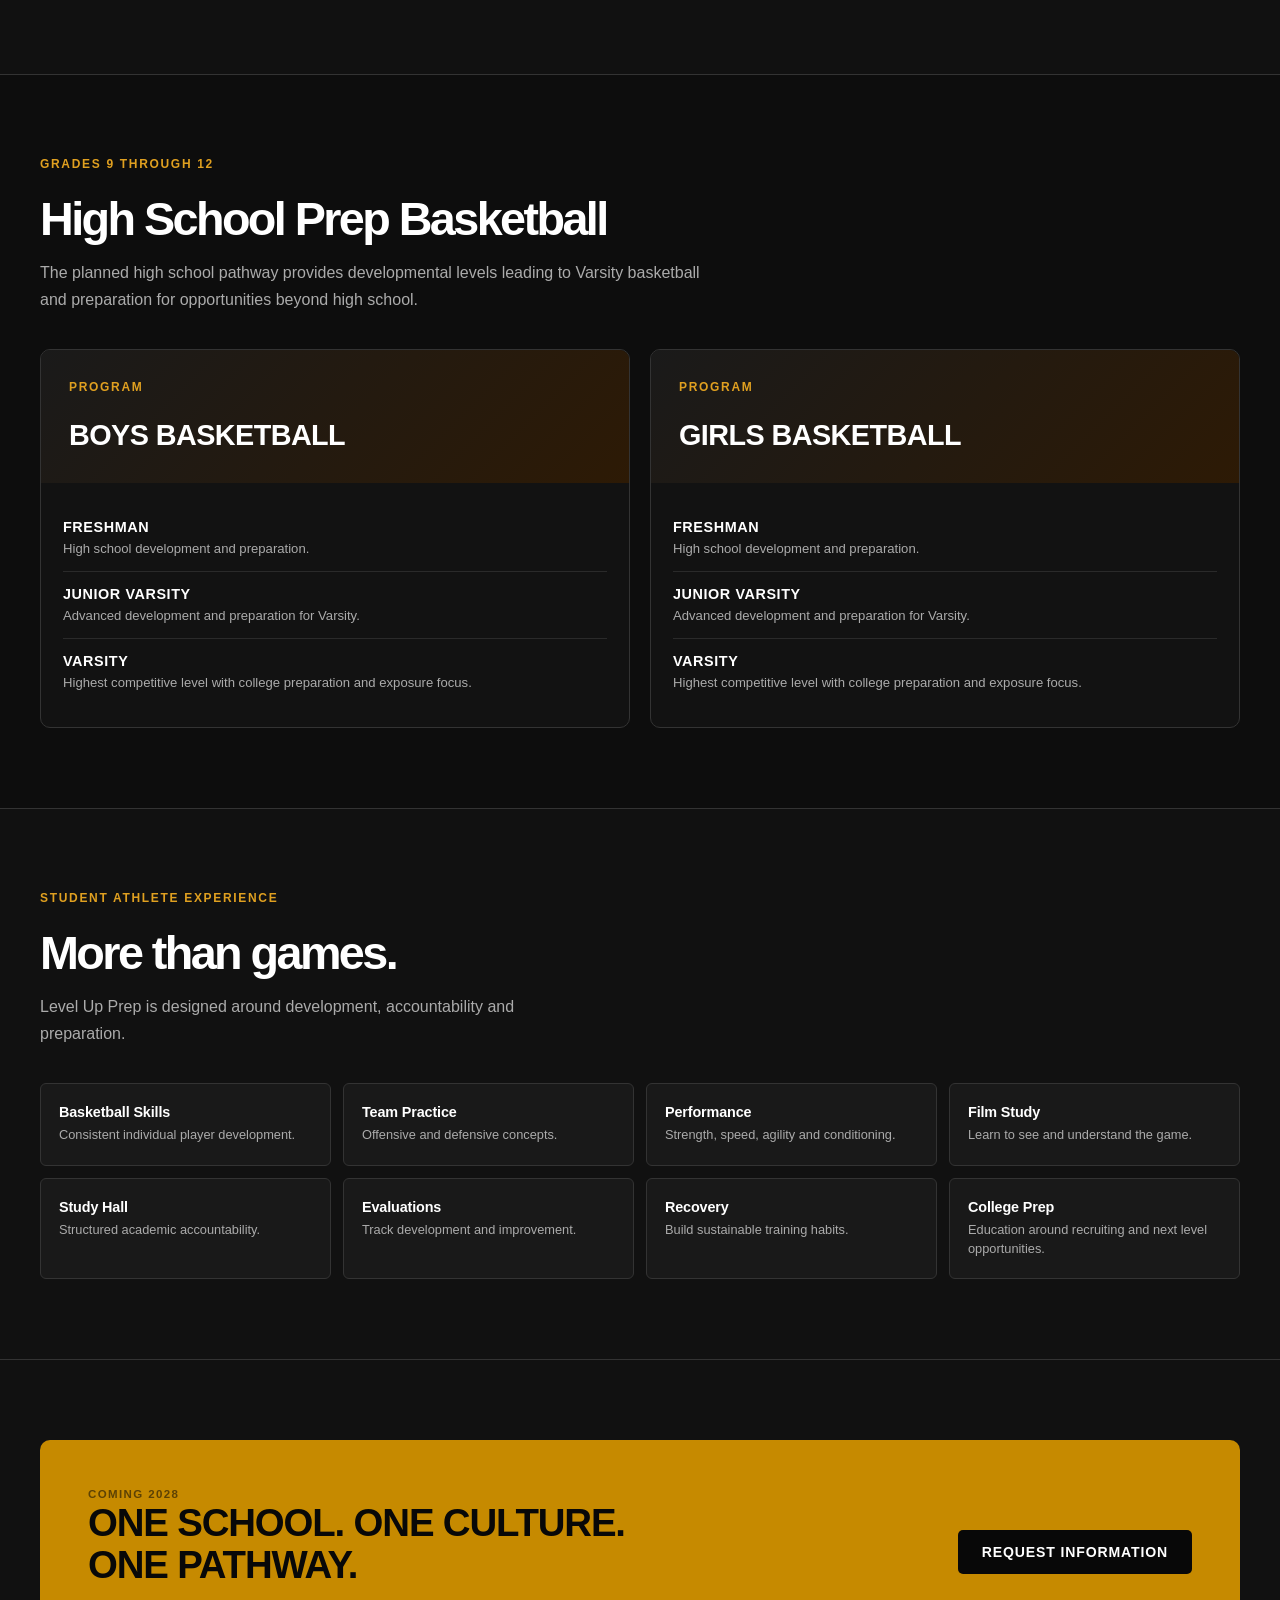
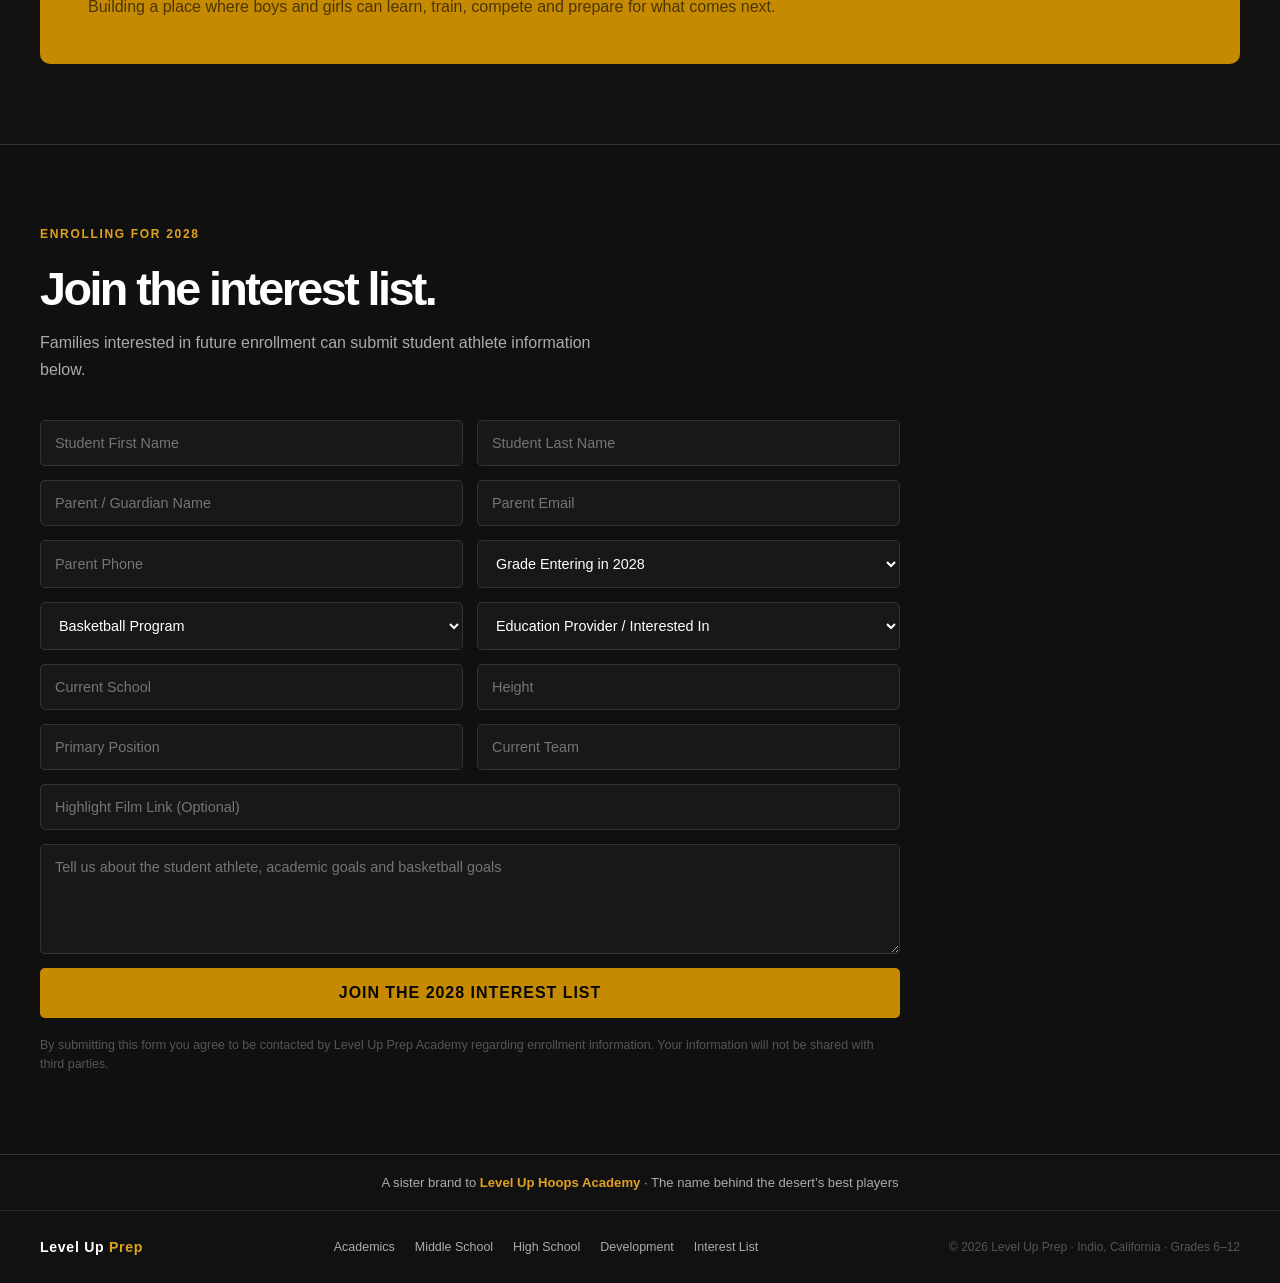
==== commit c1380be5: "feat: add basketball video background to hero" ====
--- a/index.html
+++ b/index.html
@@ -269,8 +269,12 @@
 </nav>
 
 <!-- HERO -->
-<section style="min-height:680px;display:flex;align-items:center;background:linear-gradient(90deg,#000 0%,#000d 52%,#0006),radial-gradient(circle at 85% 30%,#3a1e04,#111 48%,#080808 75%);padding:80px 0;">
-  <div class="wrap">
+<section style="min-height:680px;display:flex;align-items:center;position:relative;overflow:hidden;padding:80px 0;">
+  <video autoplay muted playsinline loop aria-hidden="true" style="position:absolute;inset:0;width:100%;height:100%;object-fit:cover;z-index:0;">
+    <source src="https://media.base44.com/videos/public/6aa85b58373e9da9f6b7e76c/96c3ae602_Classroom_Hero.mp4" type="video/mp4">
+  </video>
+  <div style="position:absolute;inset:0;background:linear-gradient(90deg,rgba(0,0,0,0.88) 0%,rgba(0,0,0,0.65) 55%,rgba(0,0,0,0.3) 100%);z-index:1;"></div>
+  <div class="wrap" style="position:relative;z-index:2;">
     <span class="eyebrow">Indio, California &middot; Enrolling for 2028</span>
     <h1 style="font-size:clamp(3rem,8vw,6.5rem);font-weight:700;letter-spacing:-.055em;line-height:.9;text-transform:uppercase;margin:18px 0 22px;max-width:900px;">Built for the<br><span style="color:var(--gold-lt);">next level.</span></h1>
     <p style="max-width:680px;color:#bbb;font-size:1.1rem;line-height:1.65;margin-bottom:28px;">Level Up Prep Academy is building a complete student athlete pathway for boys and girls in grades 6 through 12, bringing education, basketball development, performance training, study hall and competitive basketball into one student athlete experience.</p>
@@ -278,6 +282,7 @@
       <a href="#interest" class="button">Join 2028 Interest List</a>
       <a href="#path" class="button button-outline" style="color:#fff;border-color:#555;">Explore the Pathway</a>
     </div>
+  </div>
   </div>
 </section>
 
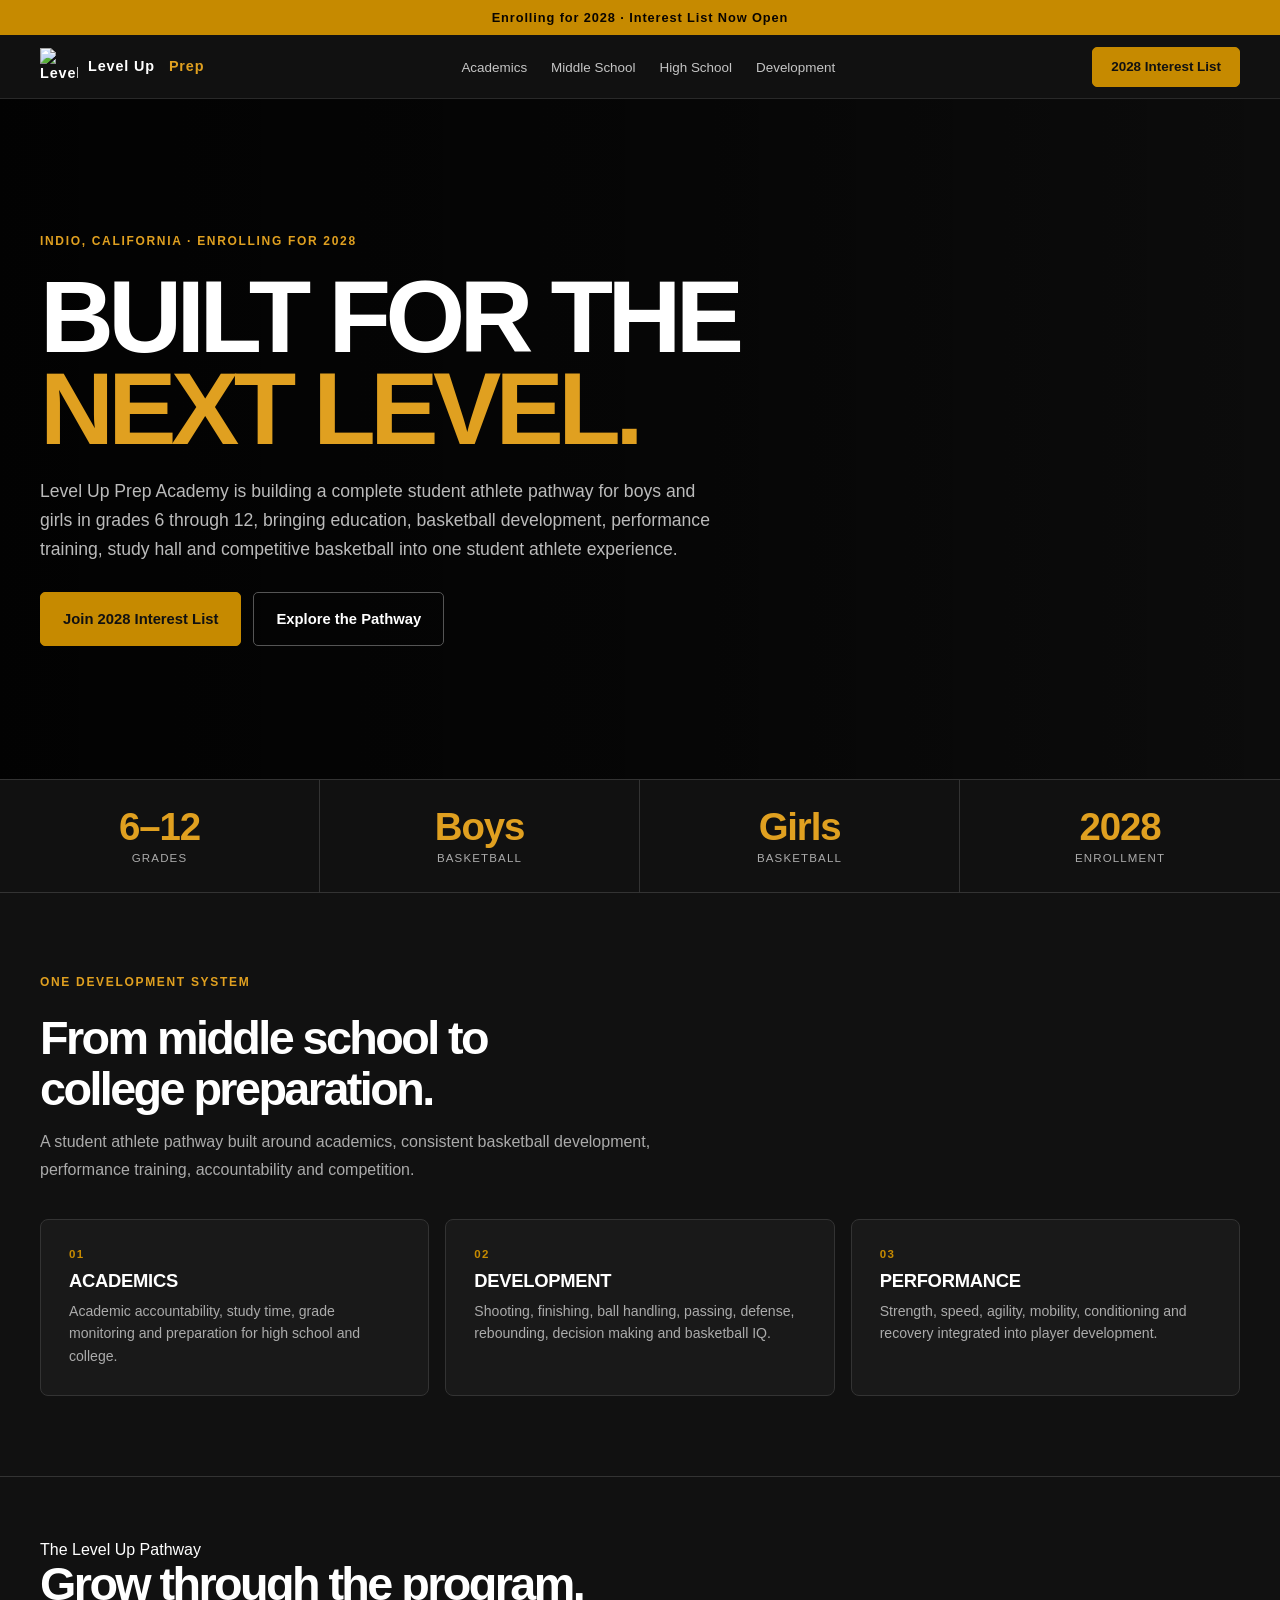
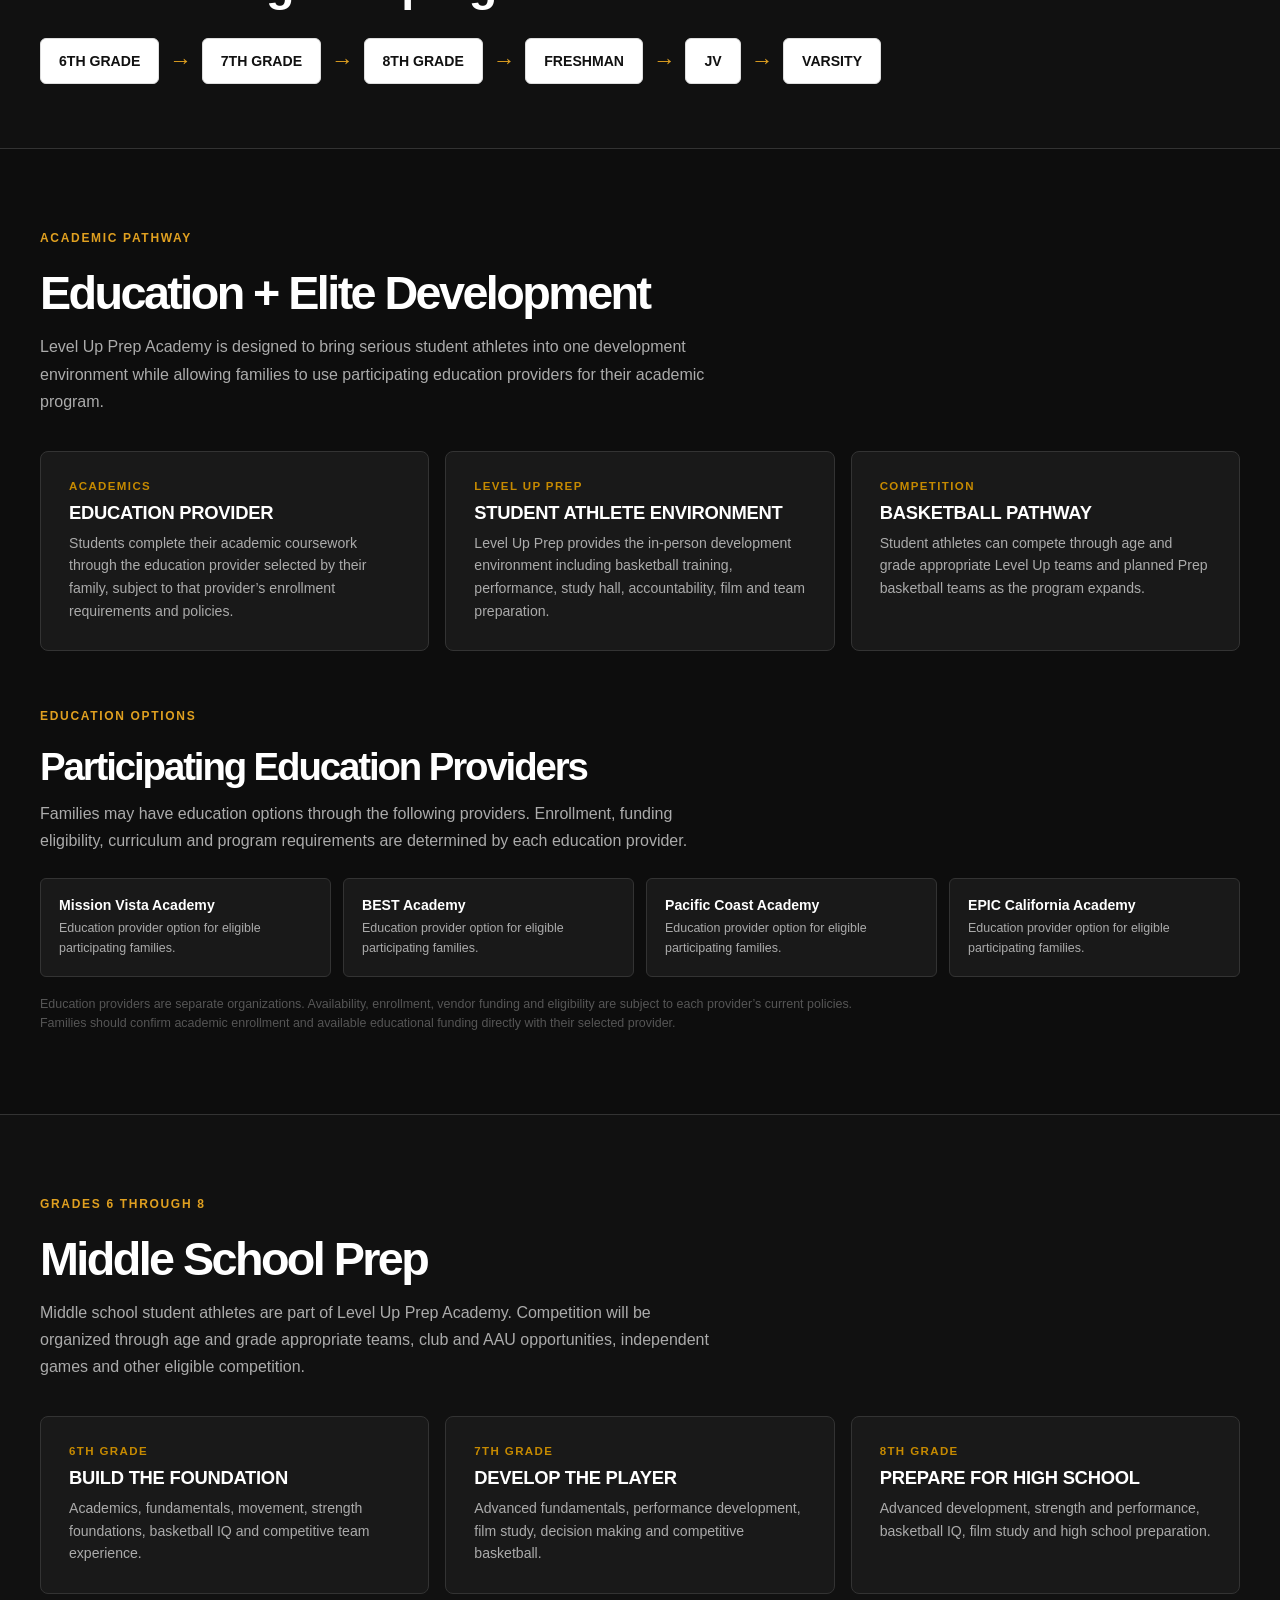
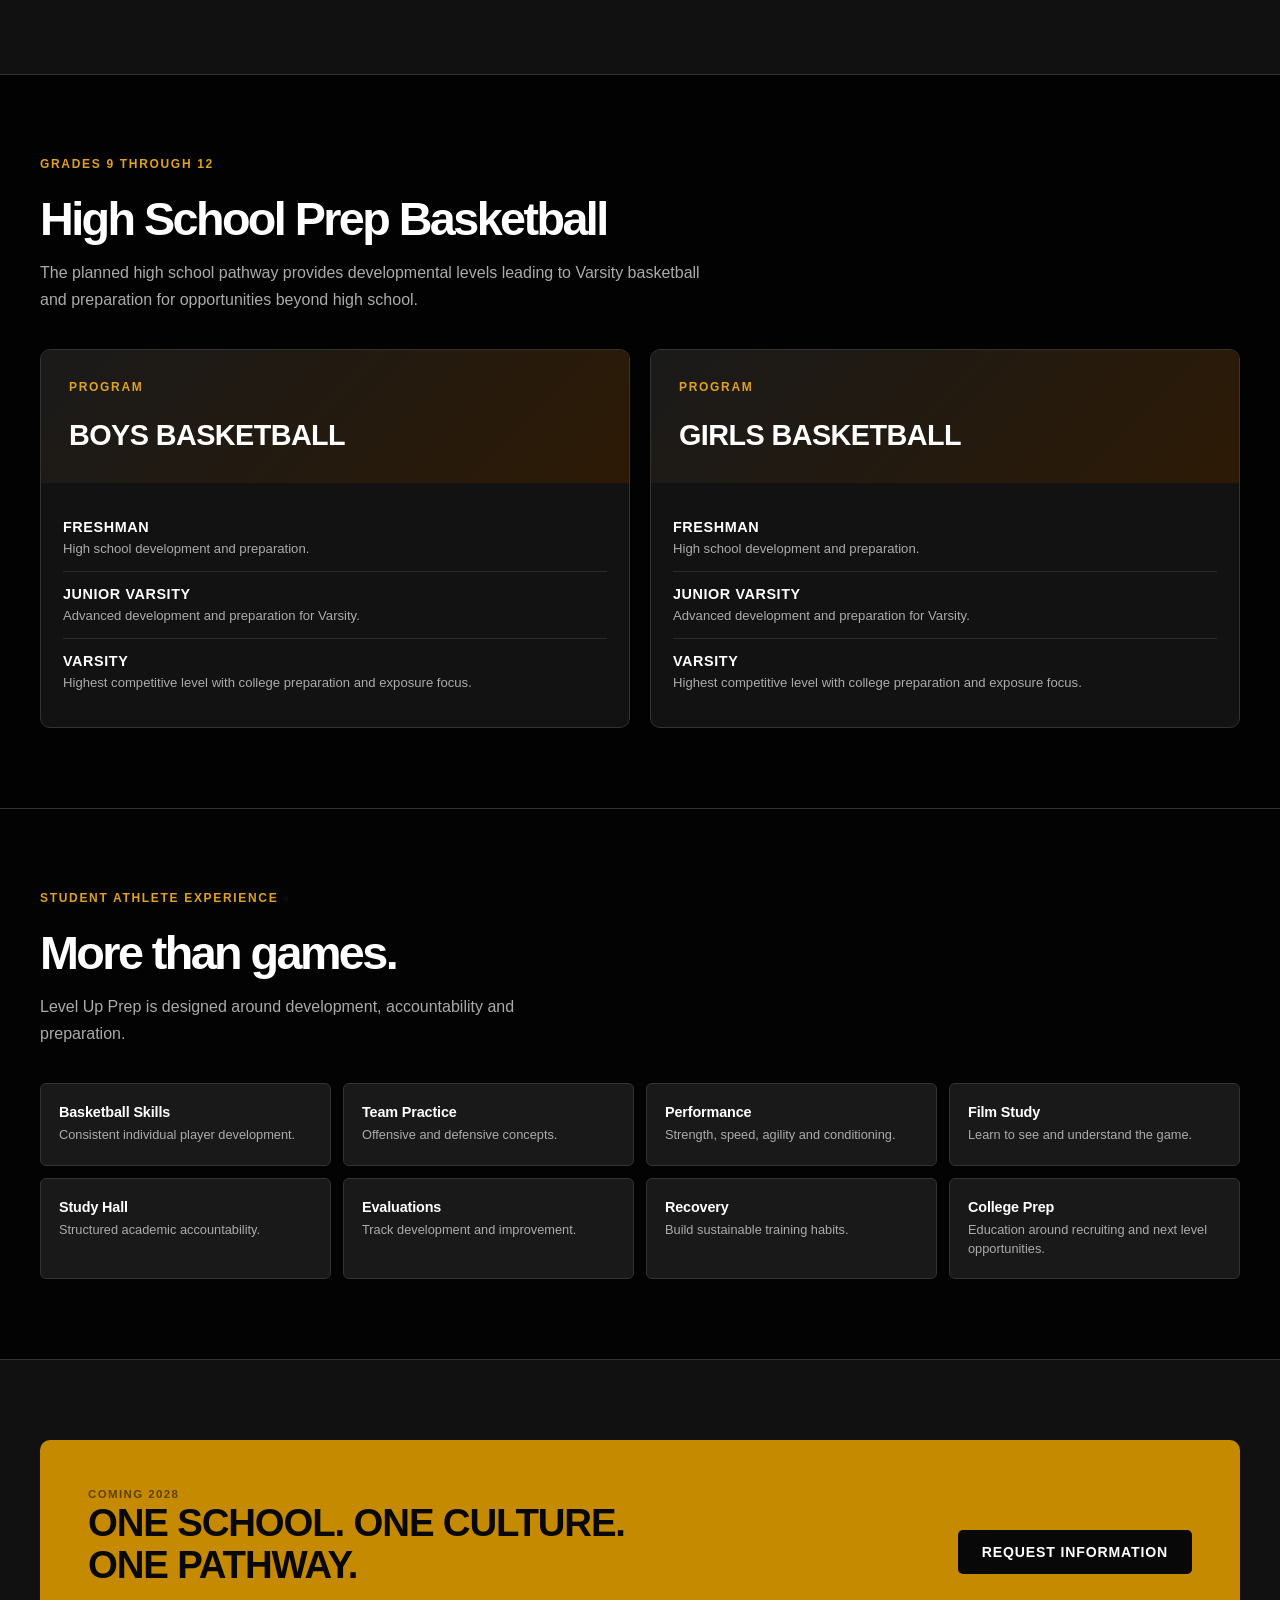
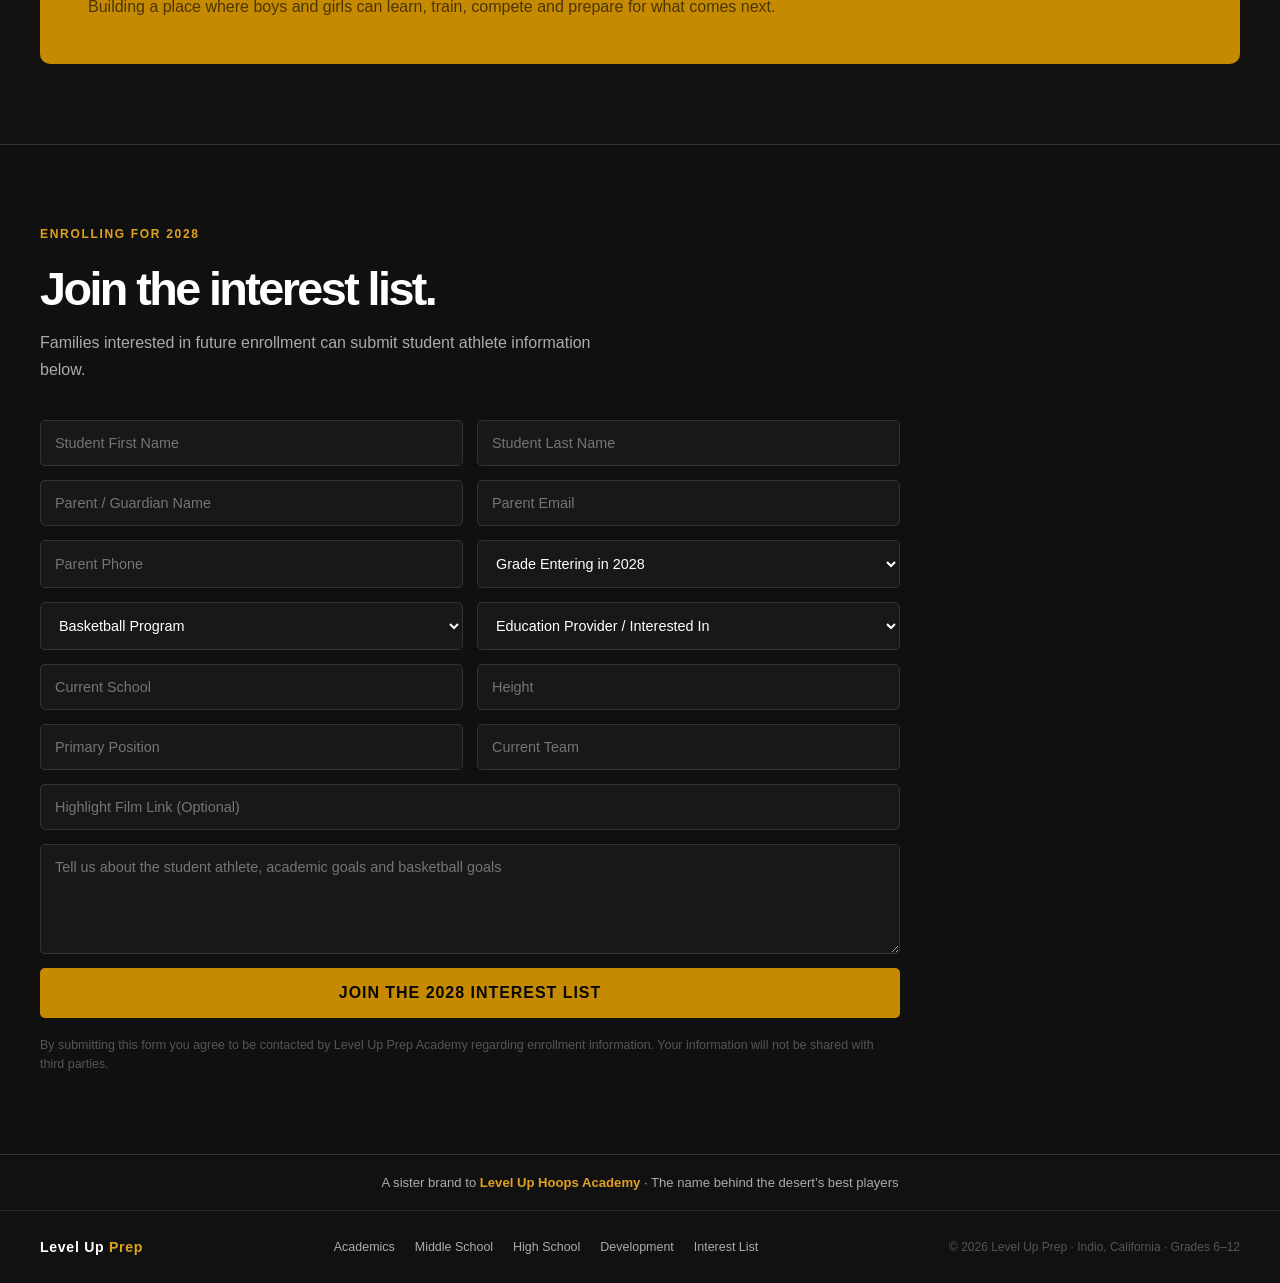
==== commit 2ff41bf5: "feat: basketball shot video background on sections 7 (HS) and 8 (dev)" ====
--- a/index.html
+++ b/index.html
@@ -4,10 +4,10 @@
 <meta charset="UTF-8">
 <meta name="viewport" content="width=device-width,initial-scale=1,viewport-fit=cover">
 <title>Level Up Prep Academy | Enrolling 2028</title>
-<meta name="description" content="Level Up Prep Academy — a complete student athlete pathway for boys and girls grades 6-12 in Indio, California. Enrolling for 2028.">
+<meta name="description" content="Level Up Prep Academy. a complete student athlete pathway for boys and girls grades 6-12 in Indio, California. Enrolling for 2028.">
 <link rel="icon" type="image/png" href="https://pub-7a8b35f6b2cf4f16beaa74158248922e.r2.dev/prep/logo.png">
 <style>
-/* ── LEVEL UP PREP — tokens idénticos a Hoops, naranja → dorado ── */
+/* ── LEVEL UP PREP. tokens idénticos a Hoops, naranja → dorado ── */
 :root {
   --ink:       #111111;
   --ink-soft:  #191919;
@@ -51,7 +51,7 @@
 .eyebrow { font-size: .75rem; letter-spacing: .14em; font-weight: 600; color: var(--gold-lt); line-height: 1.6; margin-bottom: 20px; text-transform: uppercase; display: block; }
 .section-intro { font-size: 1.1rem; line-height: 1.72; color: #bababa; margin: 22px 0; max-width: 520px; }
 
-/* BUTTONS — same as Hoops */
+/* BUTTONS. same as Hoops */
 .button { display: inline-flex; justify-content: center; align-items: center; gap: 20px; min-height: 54px; padding: 16px 22px; border: 1px solid var(--gold); border-radius: var(--radius); background: var(--gold); color: #111; font-size: .925rem; font-weight: 600; line-height: 1.3; transition: background .18s, border-color .18s, transform .18s; }
 .button:hover { background: var(--gold-lt); border-color: var(--gold-lt); transform: translateY(-2px); }
 .button-outline { background: transparent; color: var(--white); border-color: #d3d3ce; }
@@ -365,8 +365,10 @@
 </section>
 
 <!-- HIGH SCHOOL -->
-<section id="hs" style="padding:80px 0;background:#0d0d0d;border-top:1px solid var(--line);">
-  <div class="wrap">
+<section id="hs" style="padding:80px 0;background:#0d0d0d;border-top:1px solid var(--line);position:relative;overflow:hidden;">
+  <video autoplay muted playsinline loop aria-hidden="true" style="position:absolute;inset:0;width:100%;height:100%;object-fit:cover;z-index:0;"><source src="https://media.base44.com/videos/public/6aa85b58373e9da9f6b7e76c/d84c64b82_Hero_Basketball_Shot.mp4" type="video/mp4"></video>
+  <div style="position:absolute;inset:0;background:rgba(0,0,0,0.82);z-index:1;"></div>
+  <div class="wrap" style="position:relative;z-index:2;">
     <span class="eyebrow">Grades 9 Through 12</span>
     <h2 class="h2" style="margin-bottom:14px;">High School Prep Basketball</h2>
     <p style="color:var(--muted);font-size:1rem;max-width:680px;line-height:1.7;">The planned high school pathway provides developmental levels leading to Varsity basketball and preparation for opportunities beyond high school.</p>
@@ -392,8 +394,10 @@
 </section>
 
 <!-- DEVELOPMENT -->
-<section id="dev" style="padding:80px 0;border-top:1px solid var(--line);">
-  <div class="wrap">
+<section id="dev" style="padding:80px 0;border-top:1px solid var(--line);position:relative;overflow:hidden;">
+  <video autoplay muted playsinline loop aria-hidden="true" style="position:absolute;inset:0;width:100%;height:100%;object-fit:cover;z-index:0;"><source src="https://media.base44.com/videos/public/6aa85b58373e9da9f6b7e76c/d84c64b82_Hero_Basketball_Shot.mp4" type="video/mp4"></video>
+  <div style="position:absolute;inset:0;background:rgba(0,0,0,0.82);z-index:1;"></div>
+  <div class="wrap" style="position:relative;z-index:2;">
     <span class="eyebrow">Student Athlete Experience</span>
     <h2 class="h2" style="margin-bottom:14px;">More than games.</h2>
     <p style="color:var(--muted);font-size:1rem;max-width:560px;line-height:1.7;">Level Up Prep is designed around development, accountability and preparation.</p>
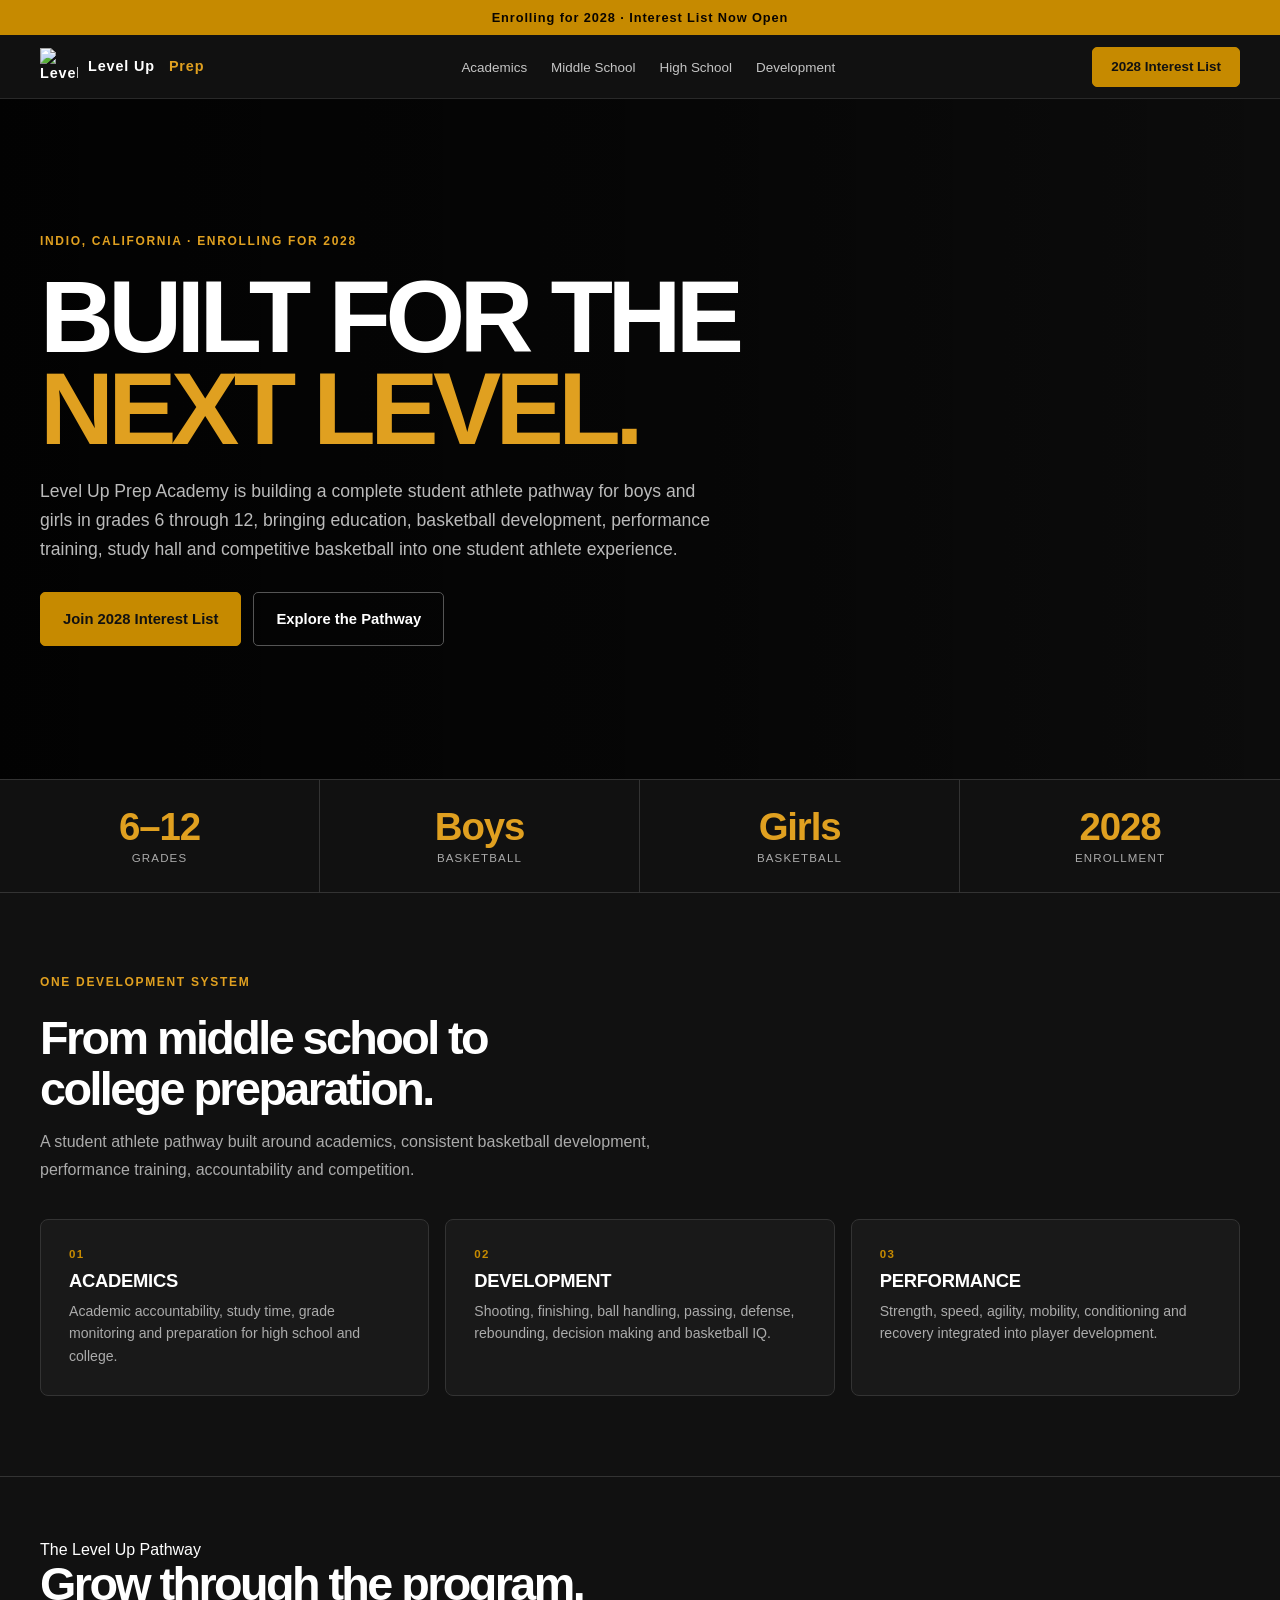
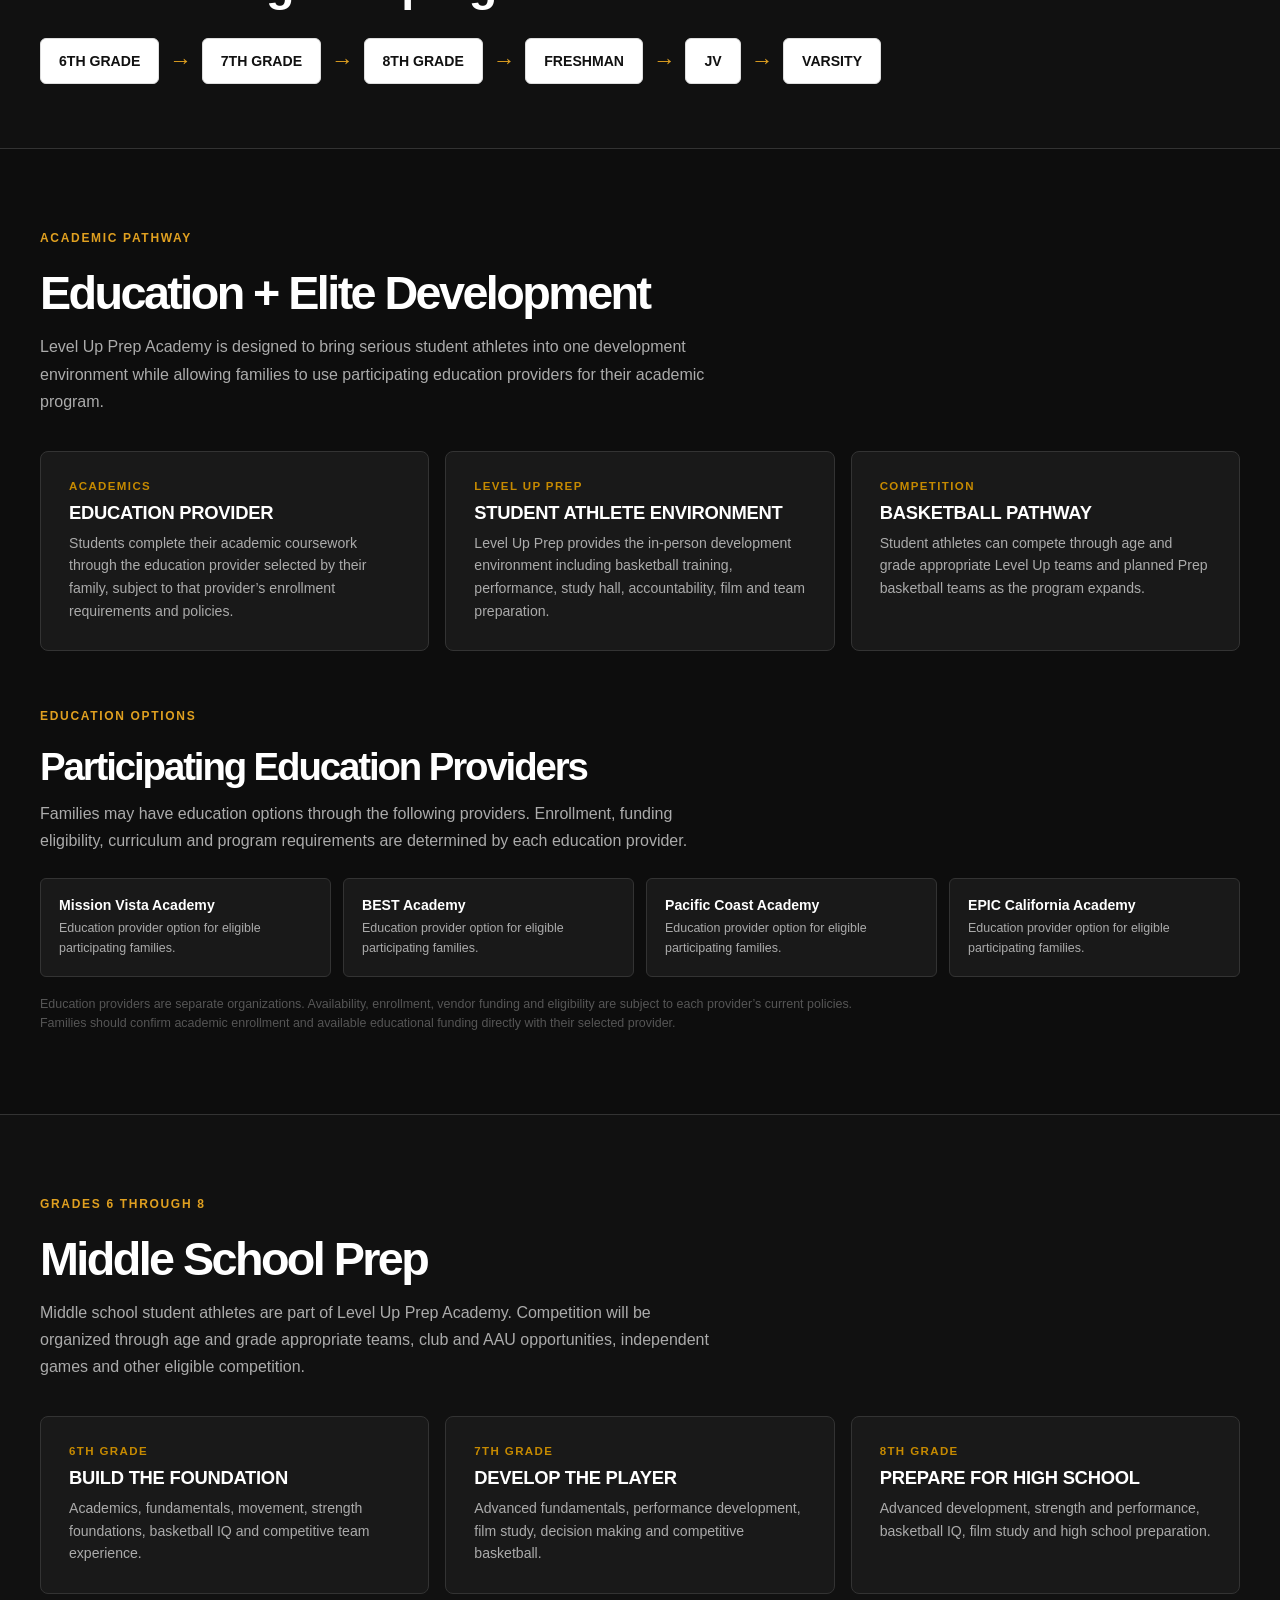
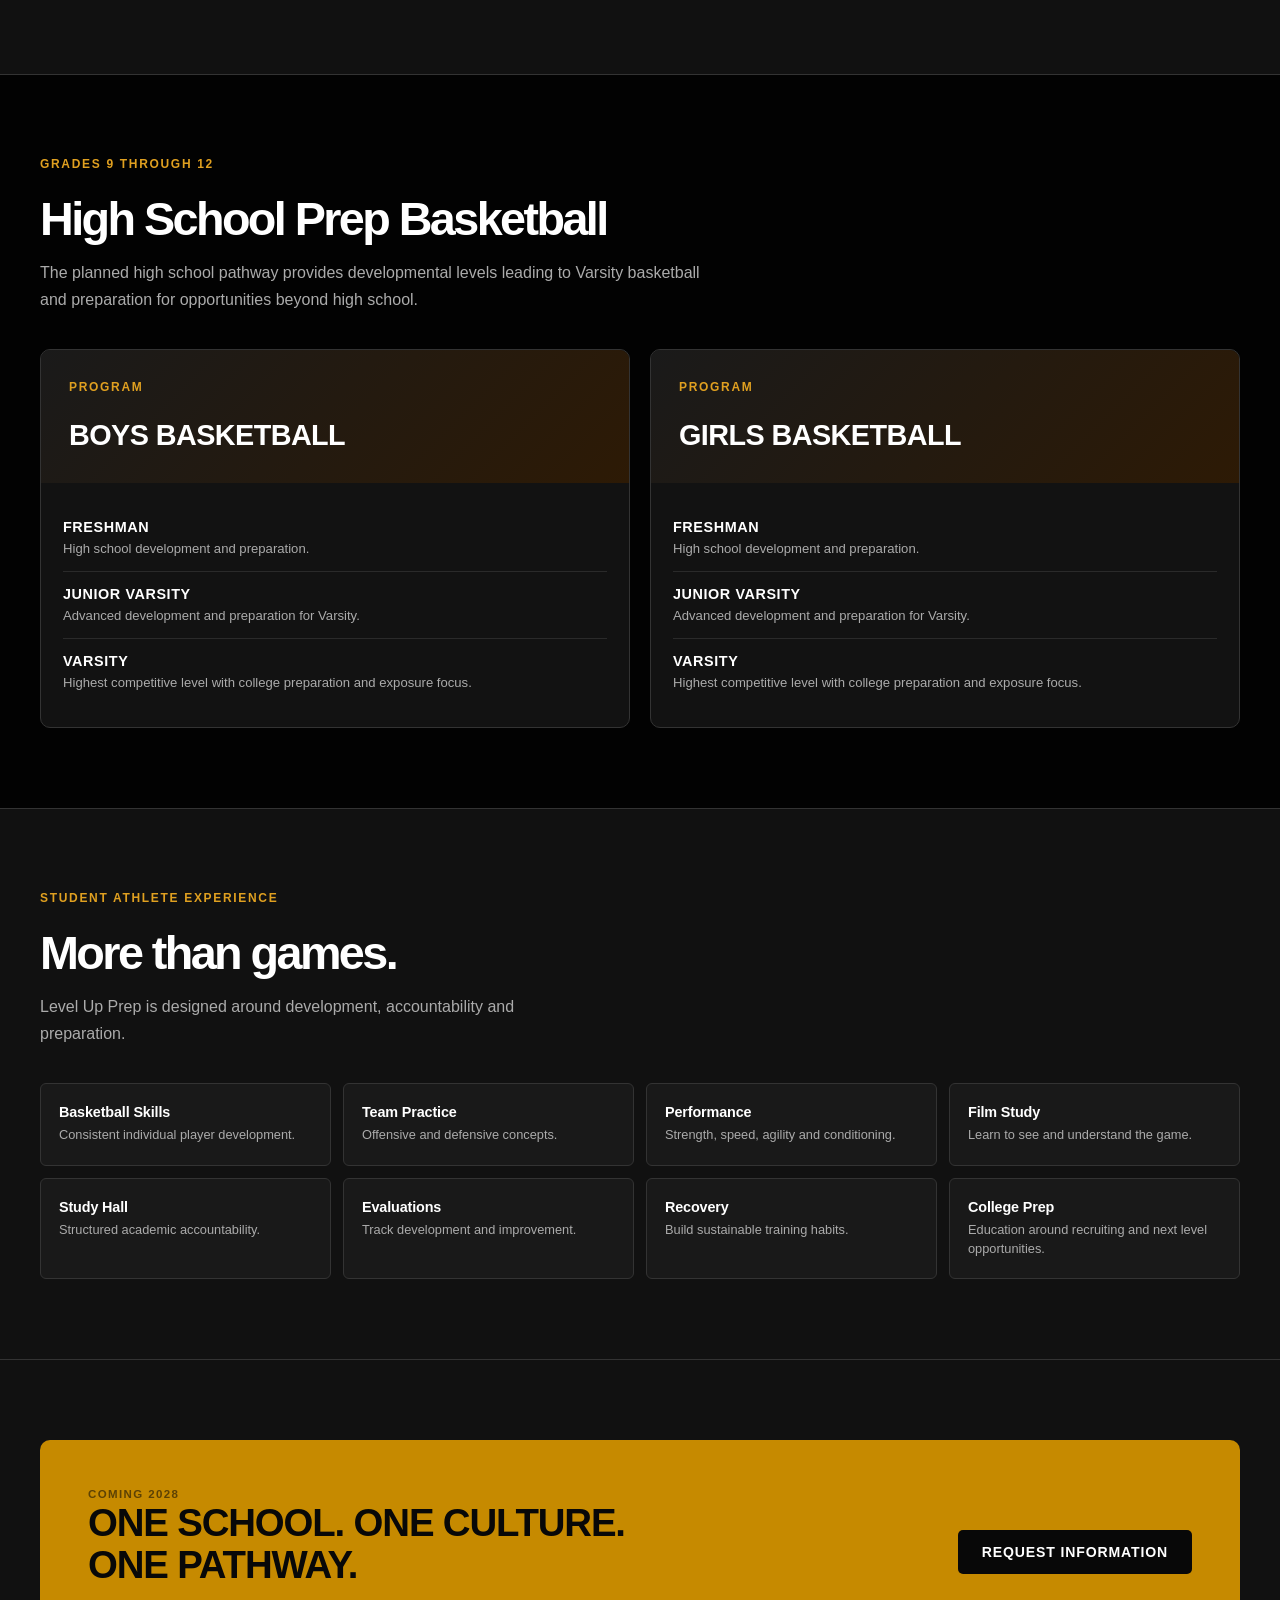
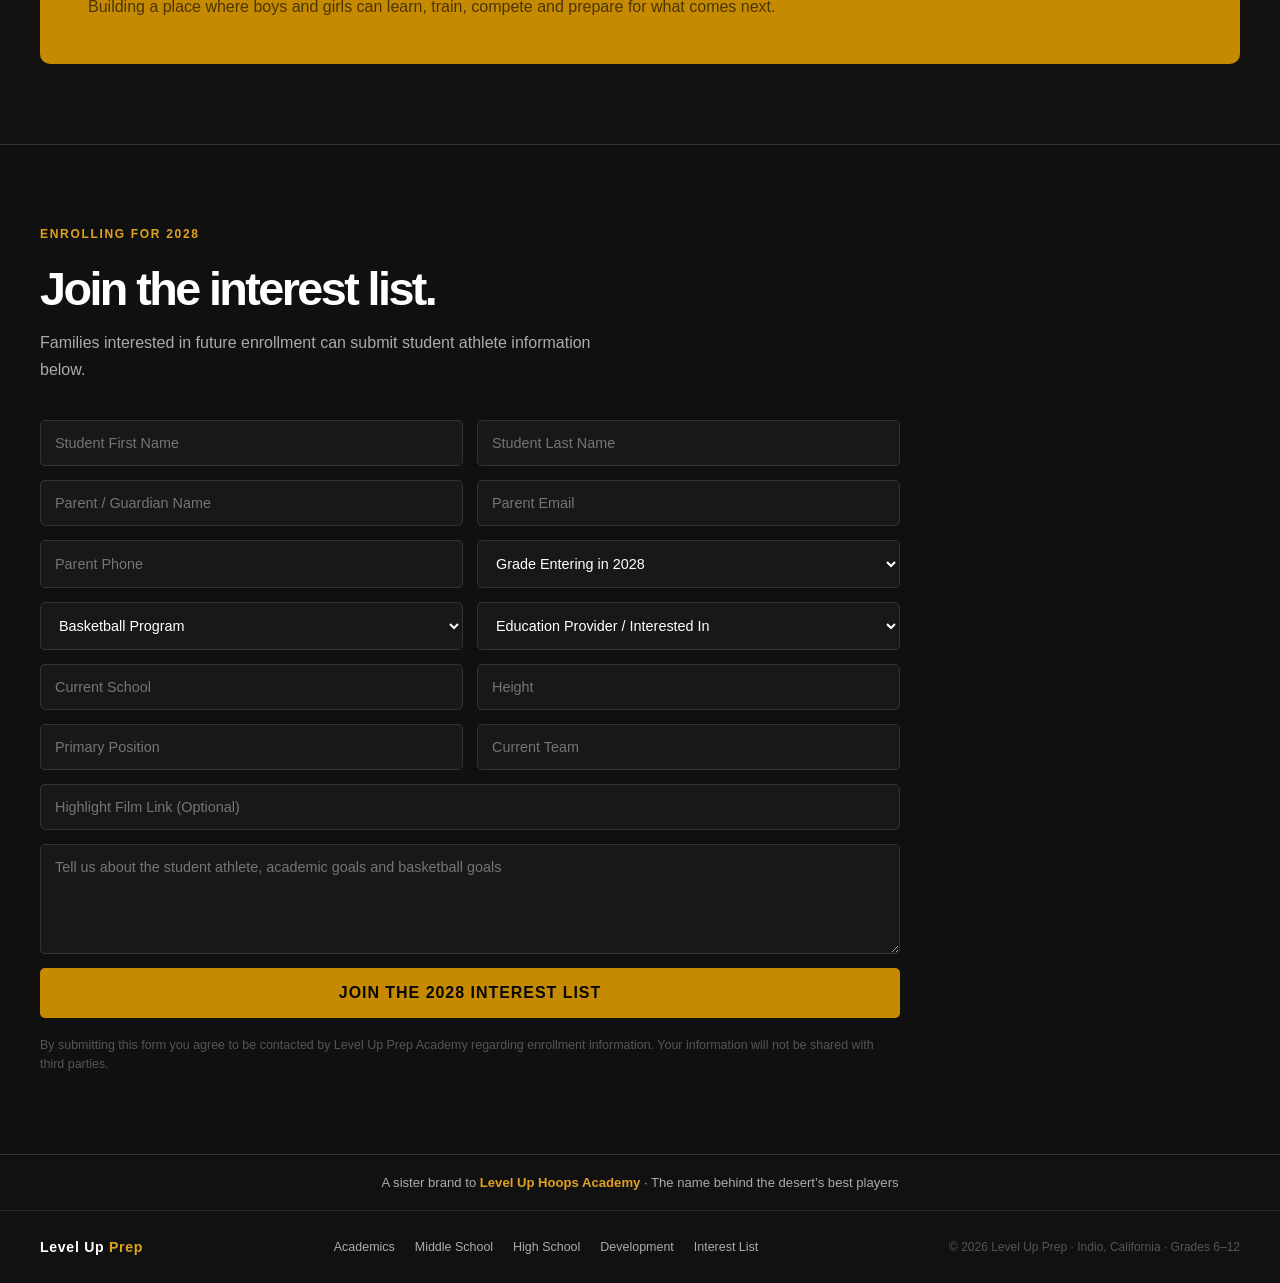
==== commit 0089f853: "fix: remove video background from section 8, keep only on section 7" ====
--- a/index.html
+++ b/index.html
@@ -394,10 +394,8 @@
 </section>
 
 <!-- DEVELOPMENT -->
-<section id="dev" style="padding:80px 0;border-top:1px solid var(--line);position:relative;overflow:hidden;">
-  <video autoplay muted playsinline loop aria-hidden="true" style="position:absolute;inset:0;width:100%;height:100%;object-fit:cover;z-index:0;"><source src="https://media.base44.com/videos/public/6aa85b58373e9da9f6b7e76c/d84c64b82_Hero_Basketball_Shot.mp4" type="video/mp4"></video>
-  <div style="position:absolute;inset:0;background:rgba(0,0,0,0.82);z-index:1;"></div>
-  <div class="wrap" style="position:relative;z-index:2;">
+<section id="dev" style="padding:80px 0;border-top:1px solid var(--line);">
+  <div class="wrap">
     <span class="eyebrow">Student Athlete Experience</span>
     <h2 class="h2" style="margin-bottom:14px;">More than games.</h2>
     <p style="color:var(--muted);font-size:1rem;max-width:560px;line-height:1.7;">Level Up Prep is designed around development, accountability and preparation.</p>
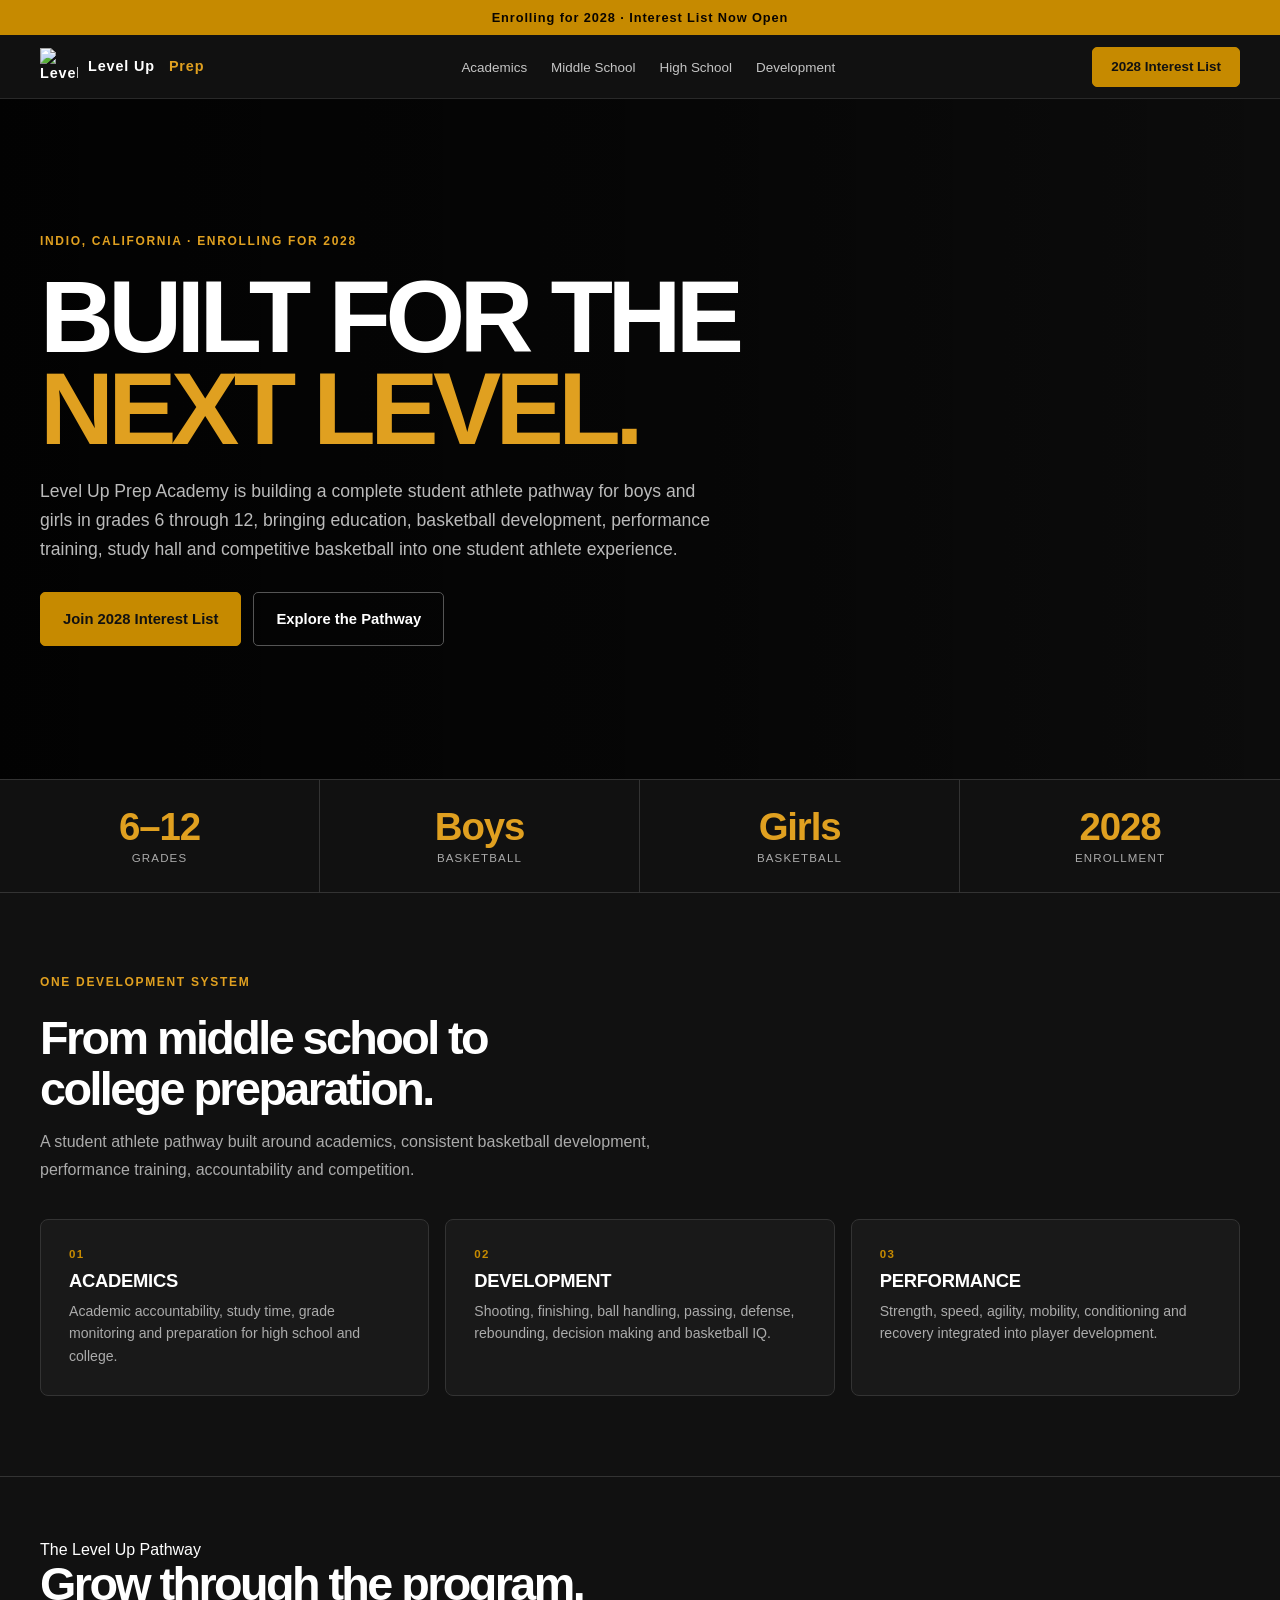
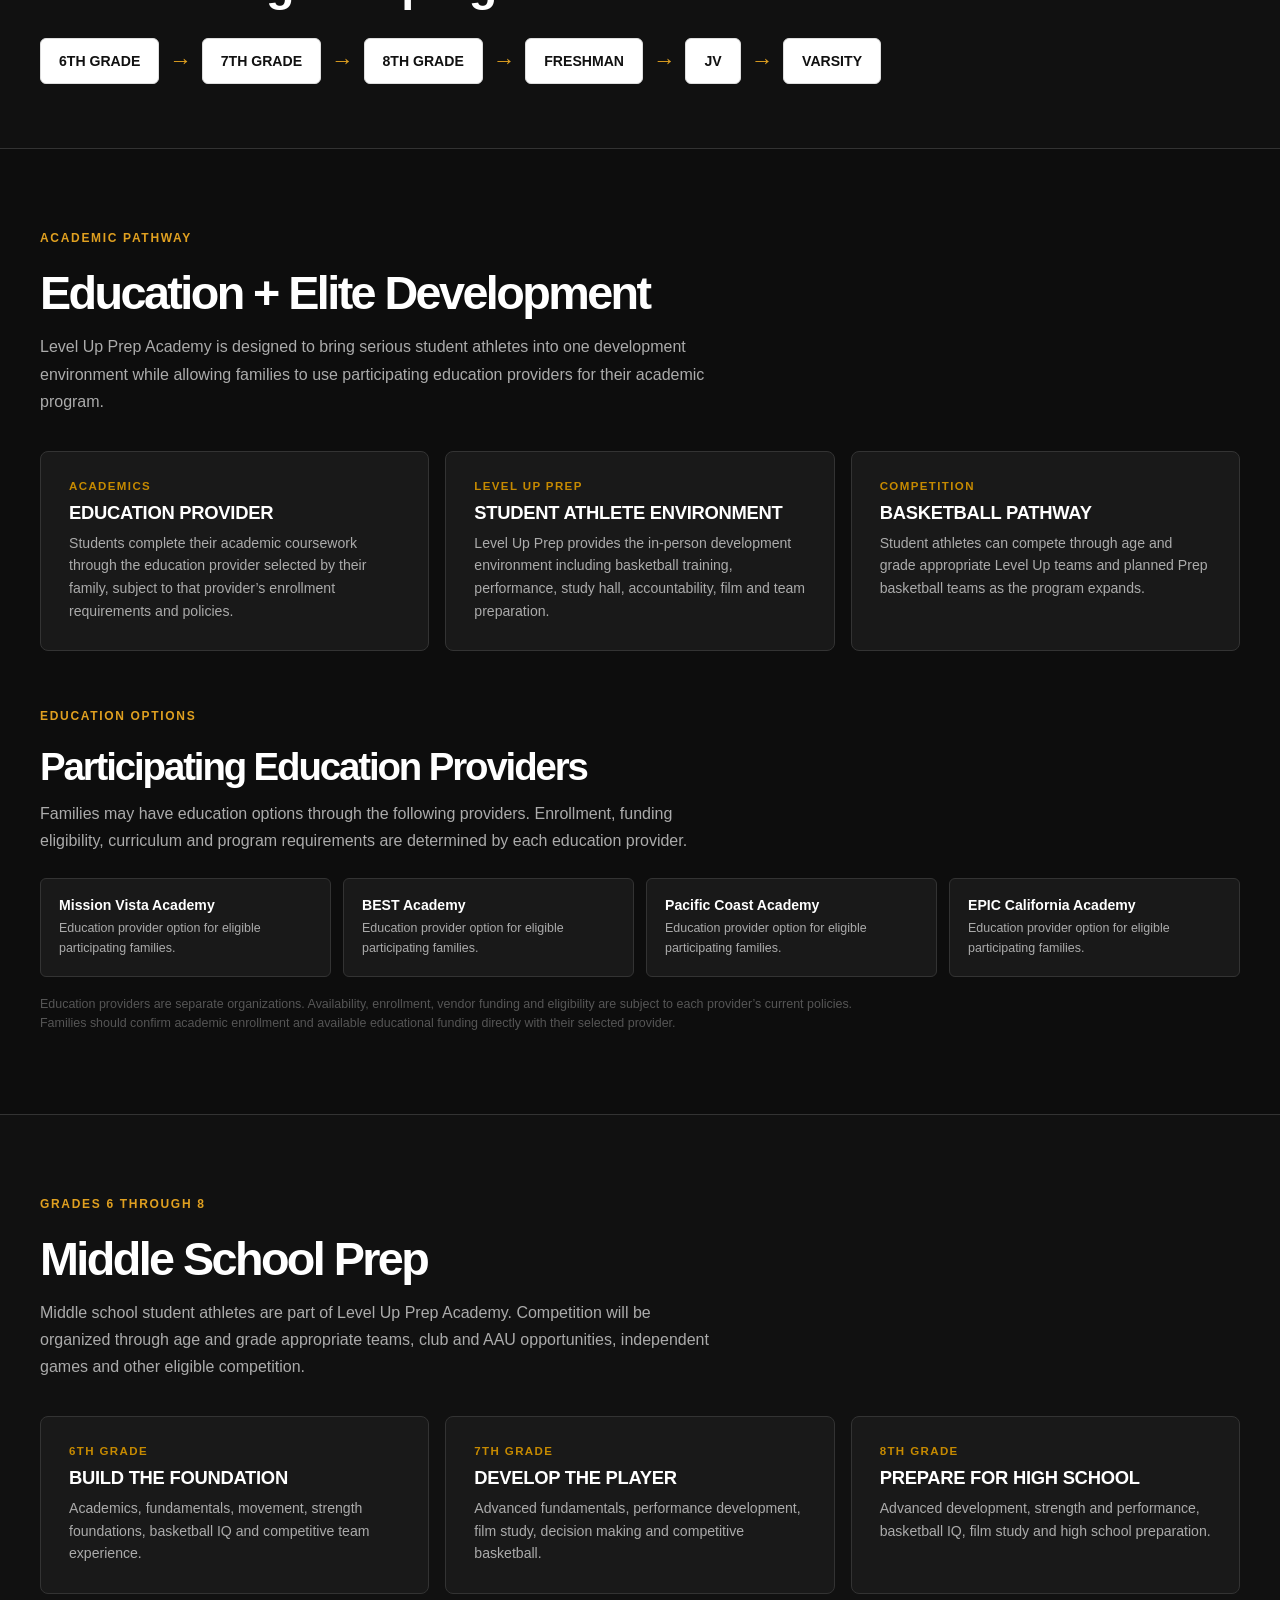
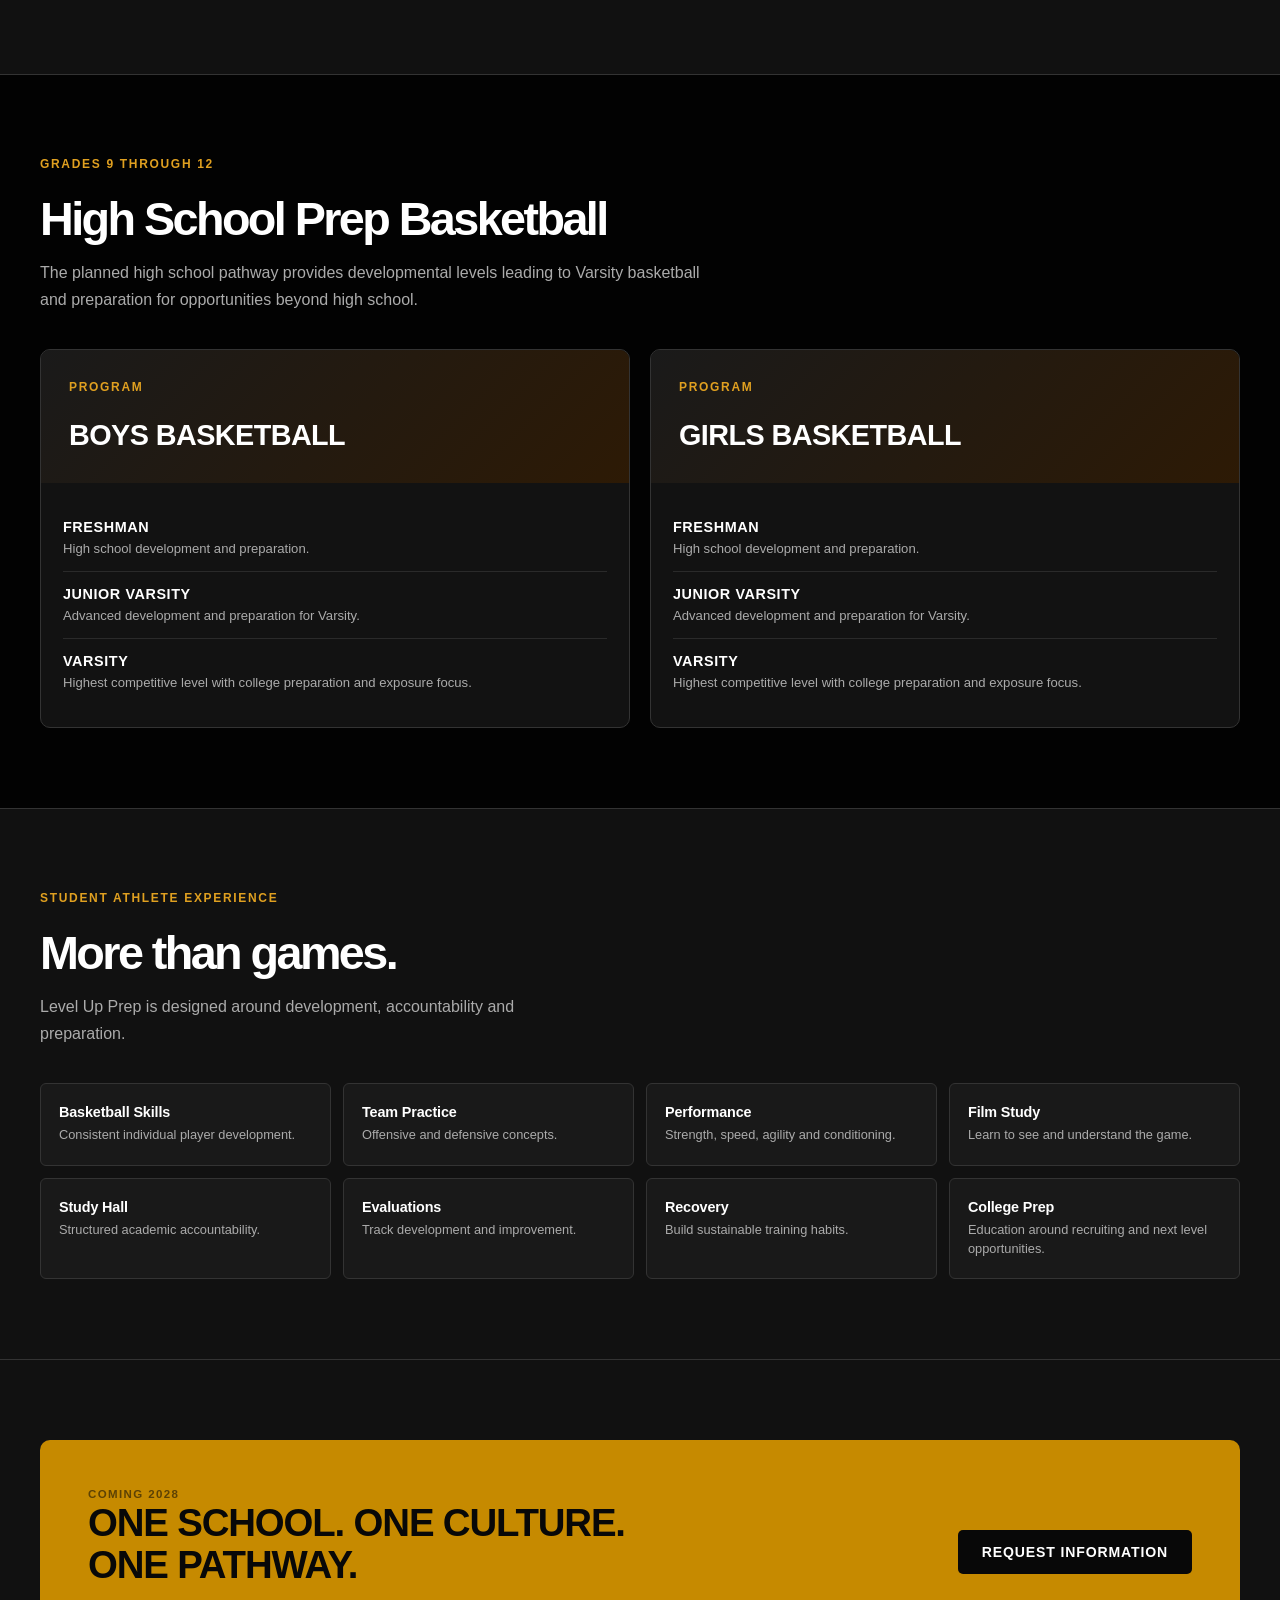
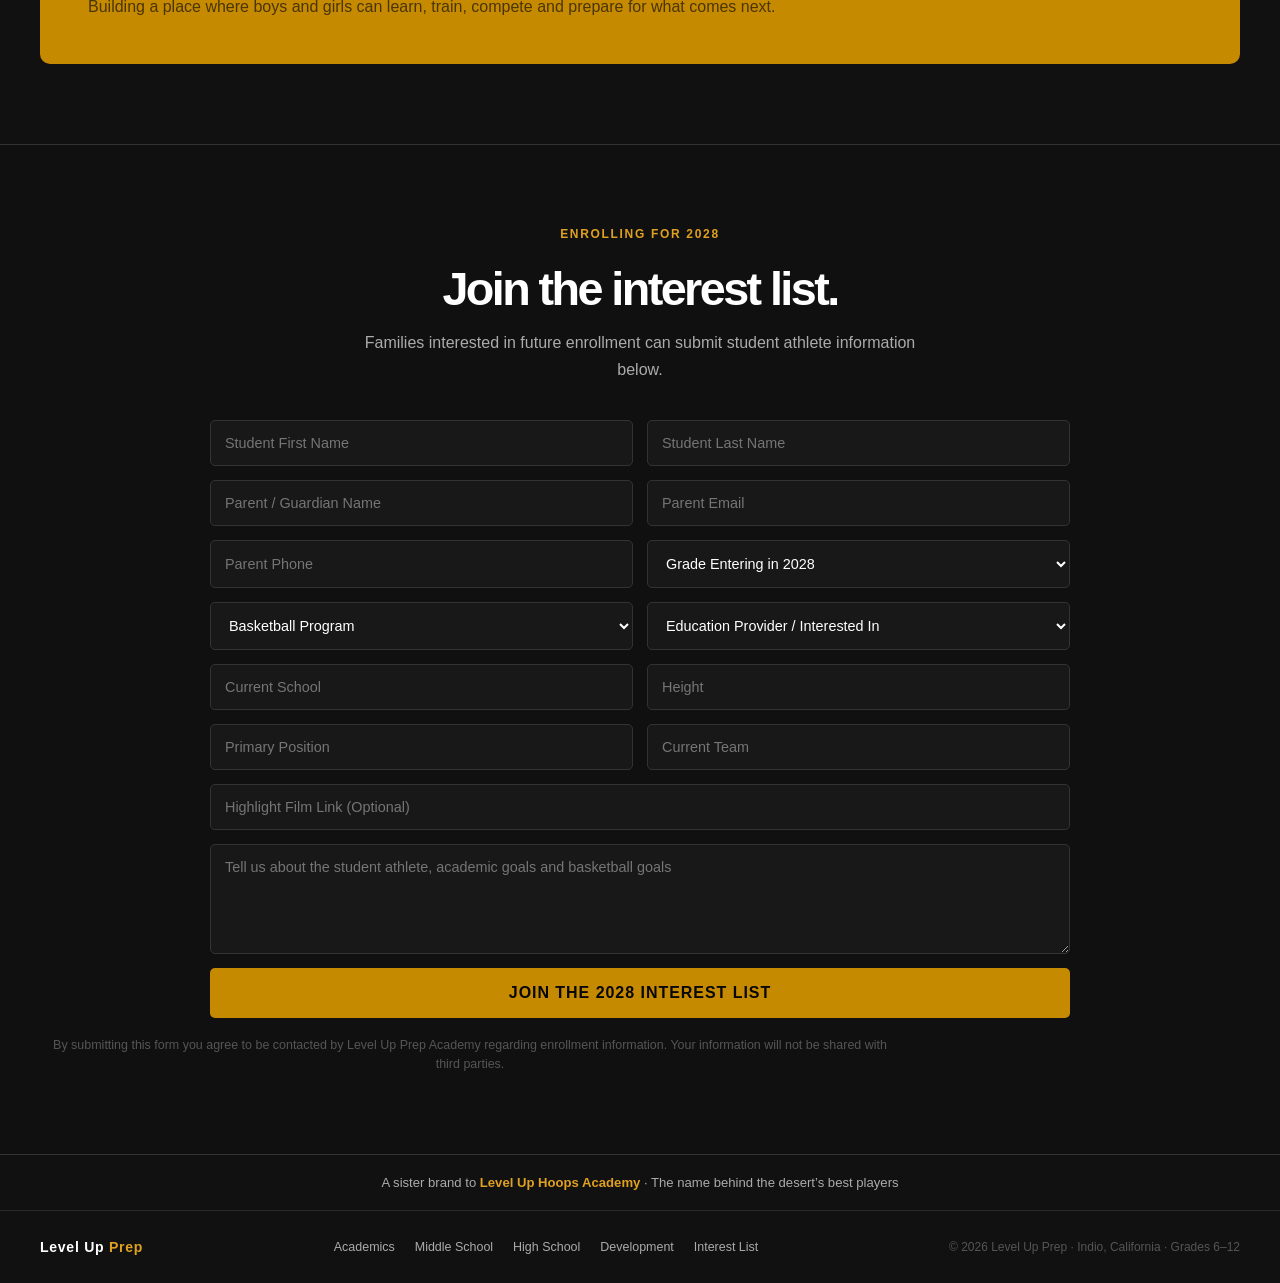
==== commit 19075d76: "fix: center interest list section" ====
--- a/index.html
+++ b/index.html
@@ -428,11 +428,11 @@
 
 <!-- INTEREST FORM -->
 <section id="interest" style="padding:80px 0;background:#101010;border-top:1px solid var(--line);">
-  <div class="wrap">
+  <div class="wrap" style="text-align:center;">
     <span class="eyebrow">Enrolling for 2028</span>
     <h2 class="h2" style="margin-bottom:14px;">Join the interest list.</h2>
-    <p style="color:var(--muted);font-size:1rem;max-width:560px;line-height:1.7;margin-bottom:36px;">Families interested in future enrollment can submit student athlete information below.</p>
-    <form class="int-form" onsubmit="handleInterest(event)">
+    <p style="color:var(--muted);font-size:1rem;max-width:560px;line-height:1.7;margin-bottom:36px;margin-left:auto;margin-right:auto;">Families interested in future enrollment can submit student athlete information below.</p>
+    <form class="int-form" style="margin:0 auto;text-align:left;" onsubmit="handleInterest(event)">
       <input required placeholder="Student First Name" name="firstName">
       <input required placeholder="Student Last Name" name="lastName">
       <input required placeholder="Parent / Guardian Name" name="parentName">
